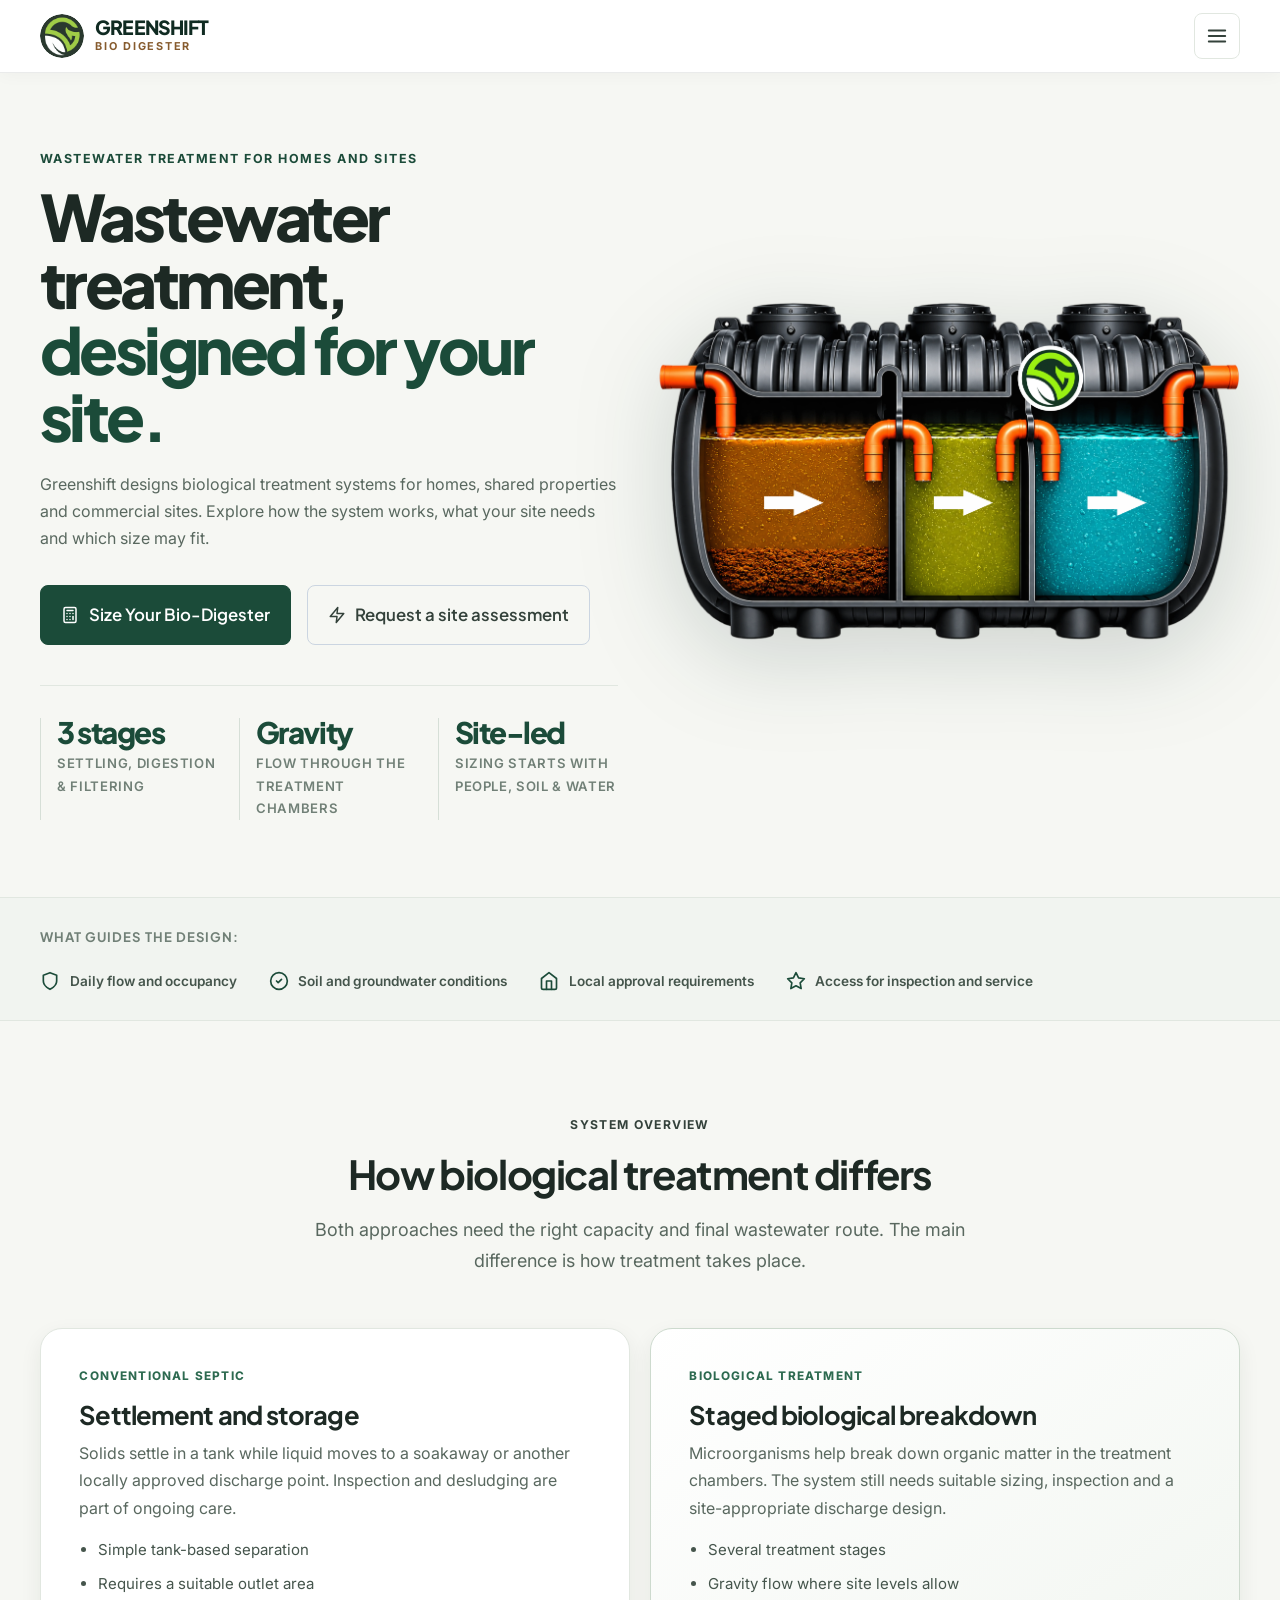
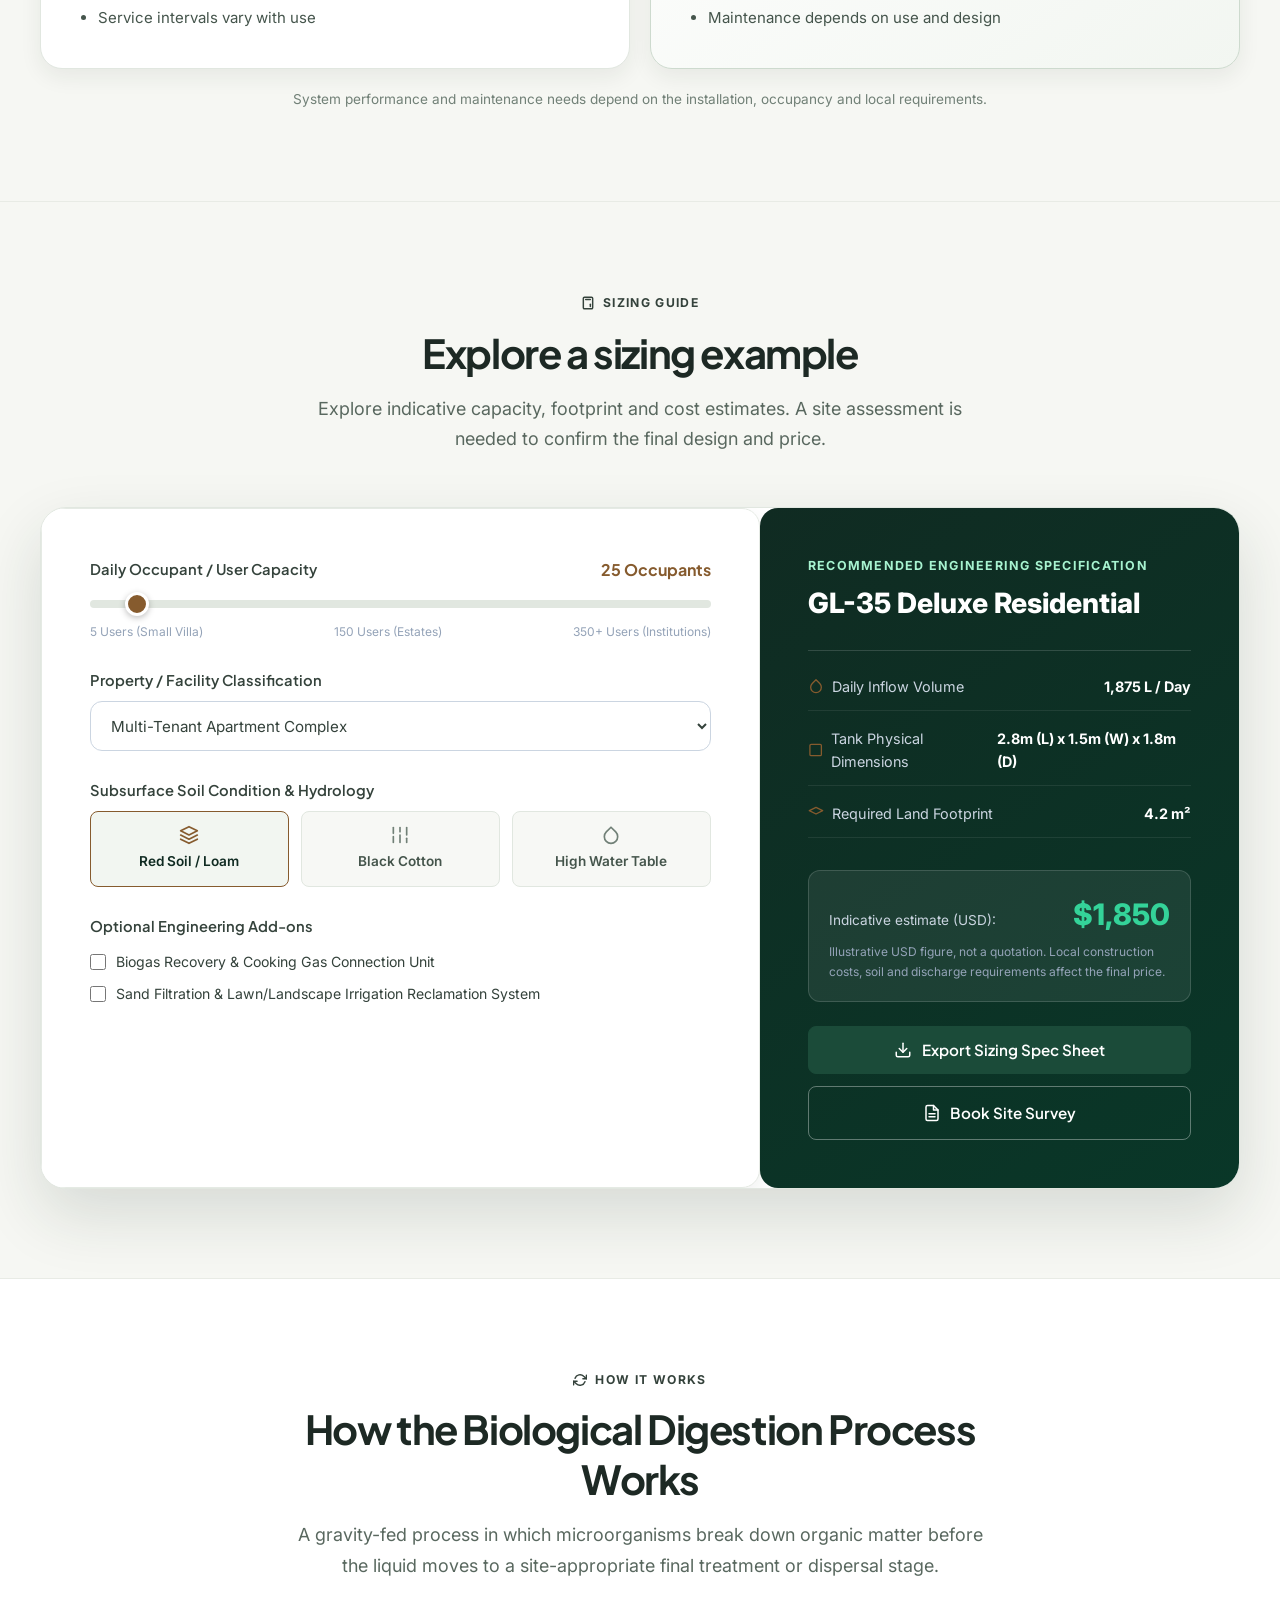
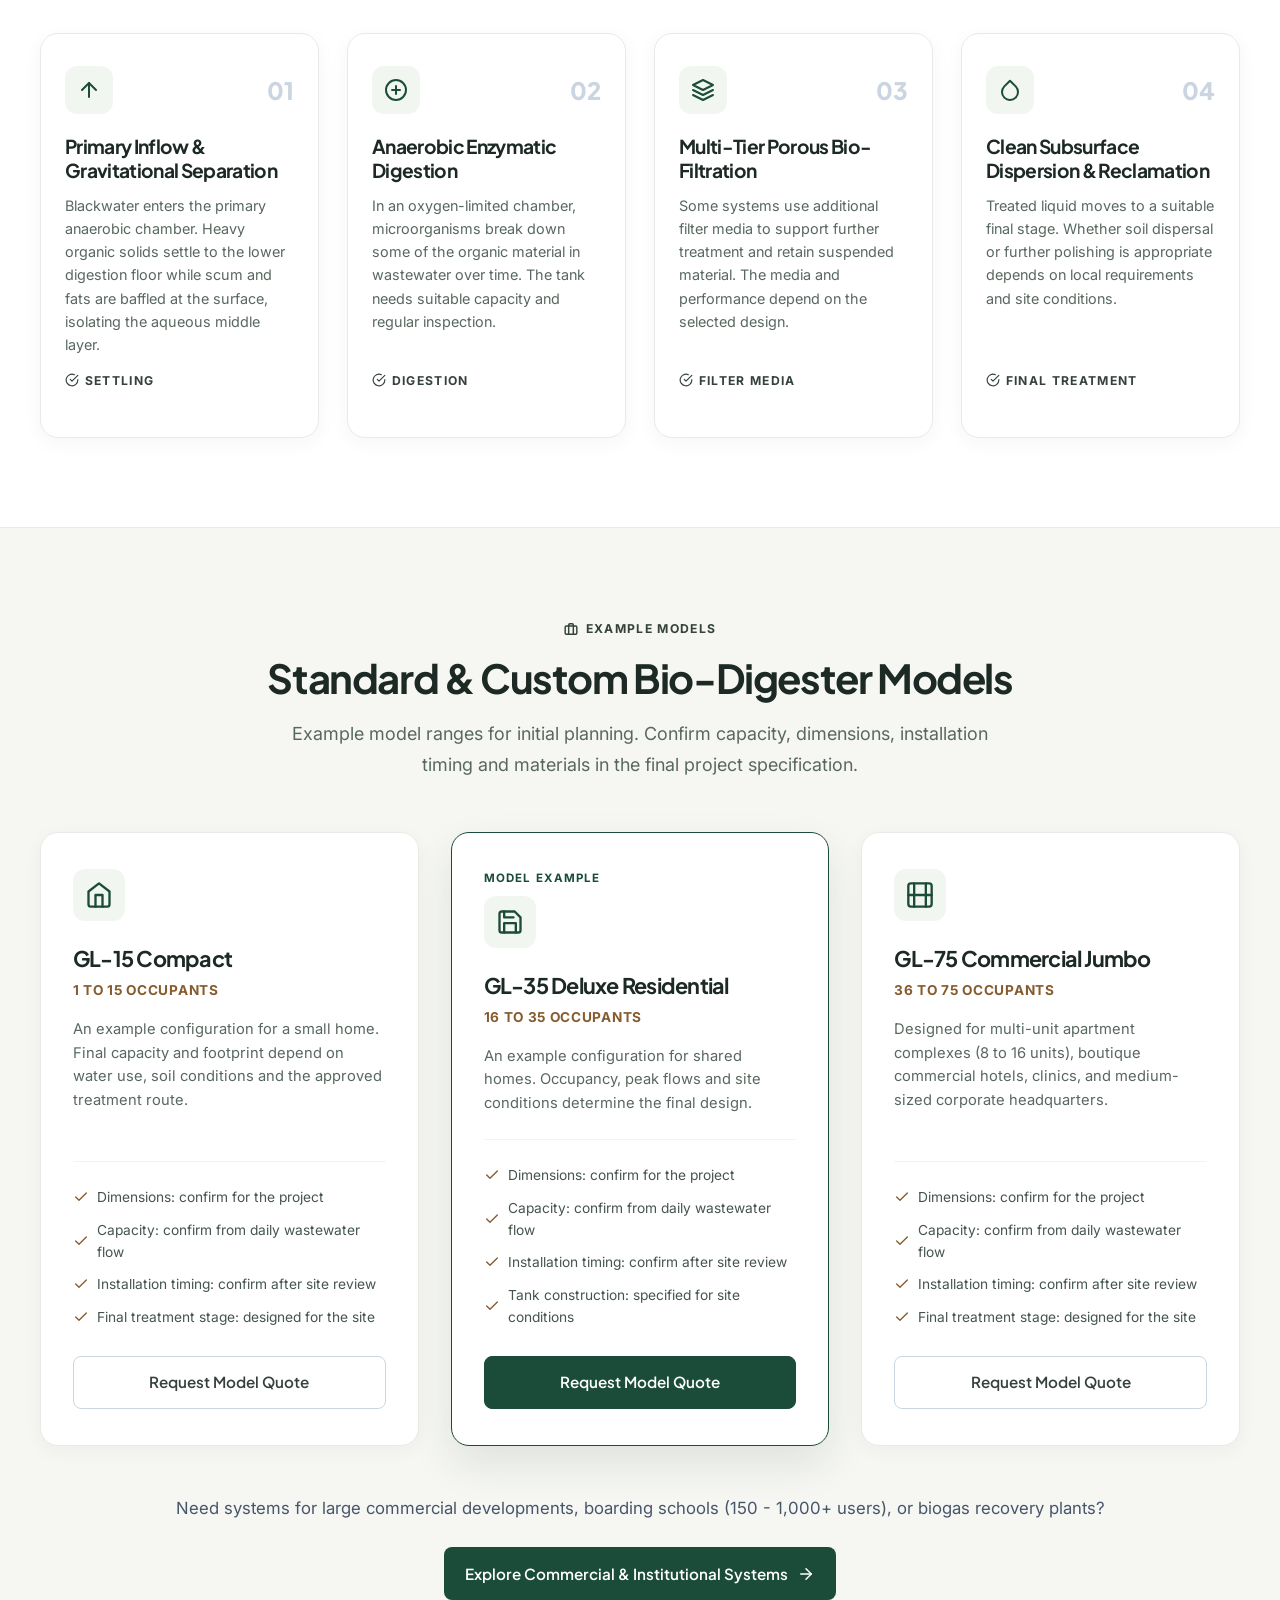
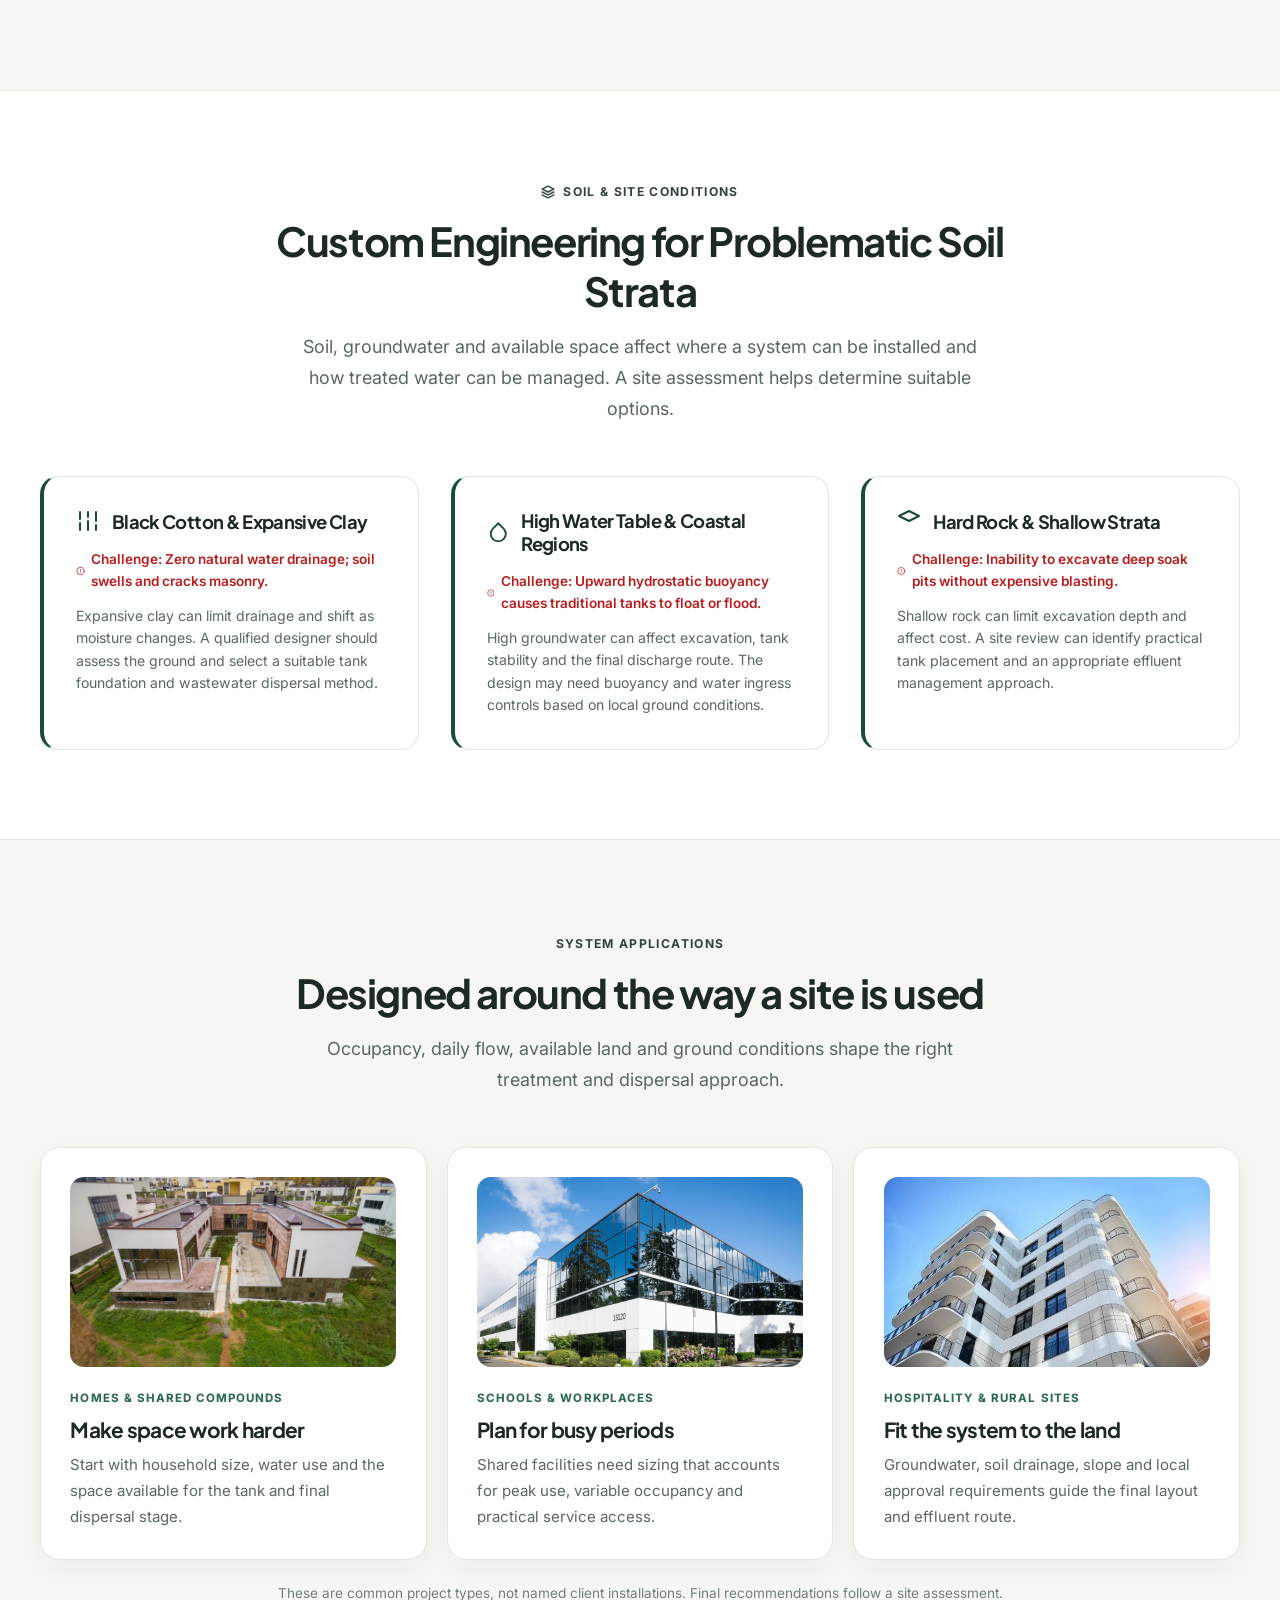
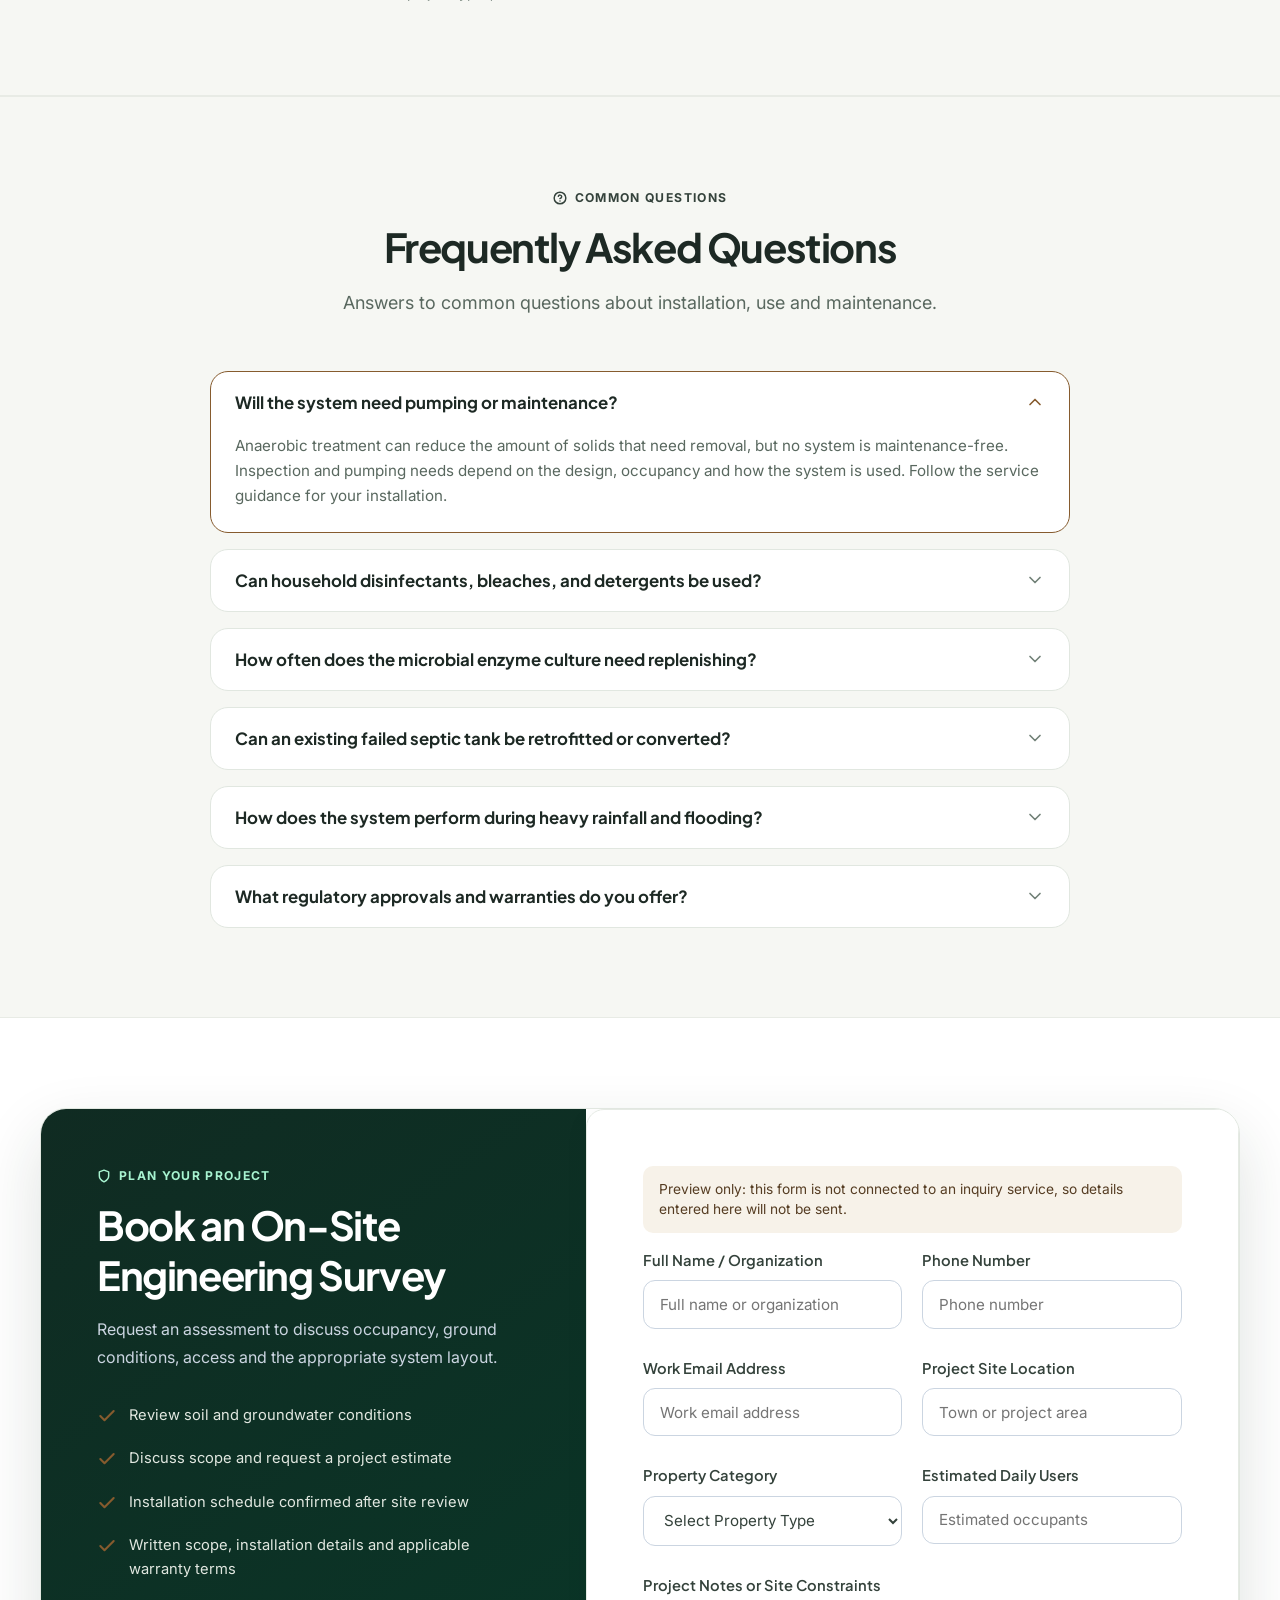
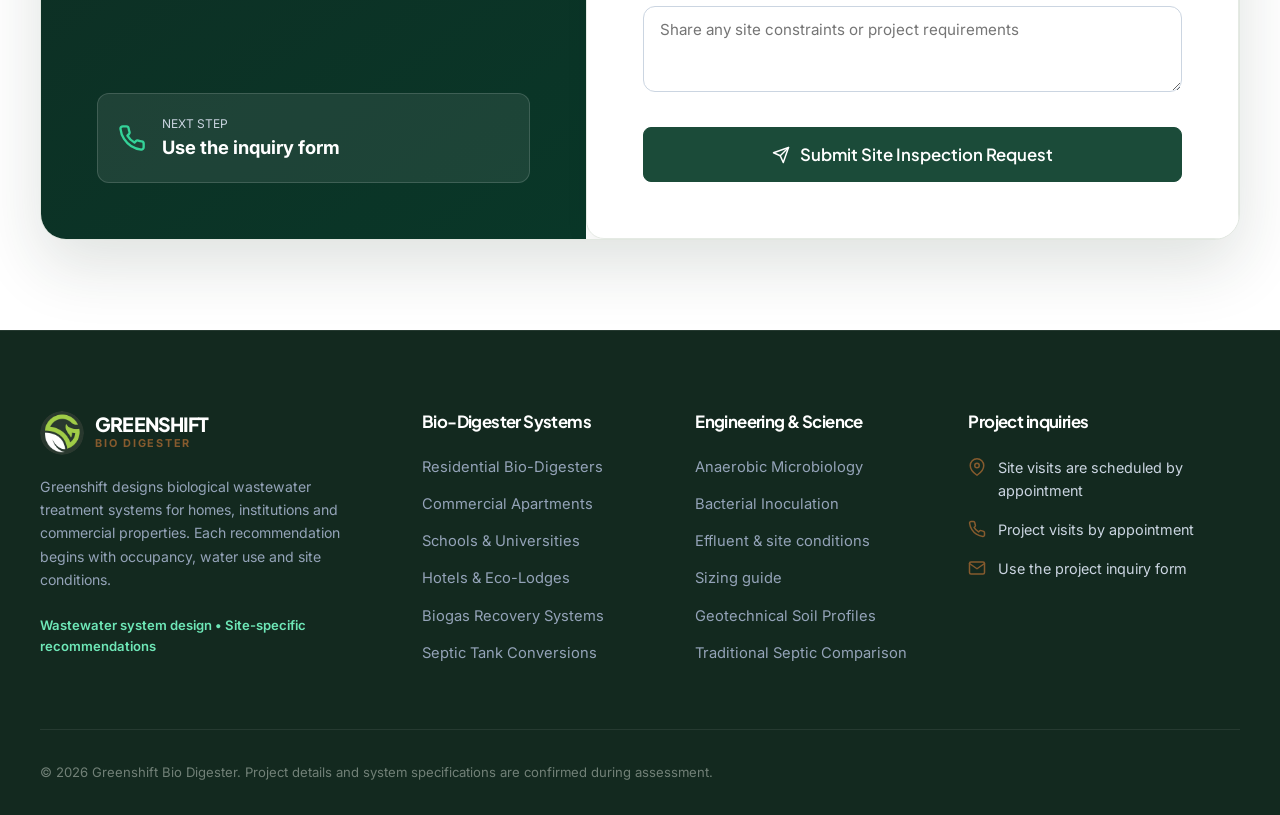
==== index.html @ c858dfc0 "Initial commit: Green Life Bio Digester corporate website" ====
<!DOCTYPE html>
<html lang="en">
<head>
  <meta charset="UTF-8">
  <meta name="viewport" content="width=device-width, initial-scale=1.0">
  <meta name="description" content="Explore Greenshift biological wastewater treatment systems, site sizing, treatment stages and project assessment.">
  <meta name="keywords" content="bio digester, biological wastewater treatment, decentralized sanitation, anaerobic digestion, wastewater system sizing">
  <title>Greenshift | Wastewater Treatment Systems</title>
  
    <link rel="icon" type="image/webp" href="assets/favicon.webp?v=20261113f">
  <link rel="icon" type="image/png" sizes="32x32" href="assets/favicon.png?v=20261113f">
  <link rel="icon" type="image/png" sizes="192x192" href="assets/favicon.png?v=20261113f">
  <link rel="apple-touch-icon" href="assets/favicon.png?v=20261113f">
  <link rel="stylesheet" href="css/style.css?v=20261113e">
</head>
<body>

  <!-- Top Authority & Contact Bar -->
  <div class="top-bar">
    <div class="container top-bar-content">
      <div class="top-bar-left">
        <div class="top-bar-item">
          <svg viewBox="0 0 24 24" fill="none" stroke="currentColor" stroke-width="2" stroke-linecap="round" stroke-linejoin="round">
            <path d="M12 22s8-4 8-10V5l-8-3-8 3v7c0 6 8 10 8 10z"></path>
          </svg>
          <span>Wastewater treatment systems • Sized for the site</span>
        </div>
      </div>
      <div class="top-bar-right">
        <div class="top-bar-item">
          <svg viewBox="0 0 24 24" fill="none" stroke="currentColor" stroke-width="2" stroke-linecap="round" stroke-linejoin="round">
            <path d="M22 16.92v3a2 2 0 0 1-2.18 2 19.79 19.79 0 0 1-8.63-3.07 19.5 19.5 0 0 1-6-6 19.79 19.79 0 0 1-3.07-8.67A2 2 0 0 1 4.11 2h3a2 2 0 0 1 2 1.72 12.84 12.84 0 0 0 .7 2.81 2 2 0 0 1-.45 2.11L8.09 9.91a16 16 0 0 0 6 6l1.27-1.27a2 2 0 0 1 2.11-.45 12.84 12.84 0 0 0 2.81.7A2 2 0 0 1 22 16.92z"></path>
          </svg>
          <a href="contact.html#booking-form">Request an assessment</a>
        </div>
        <div class="top-bar-item">
          <svg viewBox="0 0 24 24" fill="none" stroke="currentColor" stroke-width="2" stroke-linecap="round" stroke-linejoin="round">
            <path d="M4 4h16c1.1 0 2 .9 2 2v12c0 1.1-.9 2-2 2H4c-1.1 0-2-.9-2-2V6c0-1.1.9-2 2-2z"></path>
            <polyline points="22,6 12,13 2,6"></polyline>
          </svg>
          <a href="contact.html#booking-form">Use the project inquiry form</a>
        </div>
        <div class="top-bar-item">
          <svg viewBox="0 0 24 24" fill="none" stroke="currentColor" stroke-width="2" stroke-linecap="round" stroke-linejoin="round">
            <circle cx="12" cy="12" r="10"></circle>
            <polyline points="12 6 12 12 16 14"></polyline>
          </svg>
          <span>Mon - Sat: 07:30 - 18:00</span>
        </div>
      </div>
    </div>
  </div>

  <!-- Main Navigation Header -->
  <header class="site-header">
    <div class="container header-inner">
      <a href="index.html" class="brand-logo" aria-label="Greenshift Bio Digester Home">
        <div class="logo-icon-wrapper">
          <img src="assets/greenshift-logo.webp" alt="Greenshift Bio Digester Logo" class="brand-logo-img" width="44" height="44">
        </div>
        <div class="brand-text">
          <span class="brand-title">GREENSHIFT</span>
          <span class="brand-subtitle">BIO DIGESTER</span>
        </div>
      </a>

      <!-- Desktop & Mobile Navigation Links -->
      <nav aria-label="Primary">
        <ul class="nav-menu" id="nav-menu">
          <li><a href="index.html" class="nav-link active">Home</a></li>
          <li><a href="solutions.html" class="nav-link ">Solutions</a></li>
          <li><a href="technology.html" class="nav-link ">How it works</a></li>
          <li><a href="calculator.html" class="nav-link ">Sizing guide</a></li>
          <li><a href="contact.html" class="nav-link ">Contact</a></li>
          <li class="mobile-menu-cta"><a href="contact.html#booking-form" class="btn btn-primary">Request a site assessment</a></li>
        </ul>
      </nav>

      <div class="nav-actions">
        <a href="#quote-section" class="btn btn-primary" data-open-survey>
          <svg viewBox="0 0 24 24" fill="none" stroke="currentColor" stroke-width="2" stroke-linecap="round" stroke-linejoin="round">
            <rect x="3" y="4" width="18" height="18" rx="2" ry="2"></rect>
            <line x1="16" y1="2" x2="16" y2="6"></line>
            <line x1="8" y1="2" x2="8" y2="6"></line>
            <line x1="3" y1="10" x2="21" y2="10"></line>
          </svg>
          <span>Request Site Survey</span>
        </a>
        <button class="mobile-toggle" id="mobile-toggle" aria-label="Toggle navigation menu" aria-controls="nav-menu" aria-expanded="false">
          <svg viewBox="0 0 24 24" fill="none" stroke="currentColor" stroke-width="2" stroke-linecap="round" stroke-linejoin="round">
            <line x1="3" y1="12" x2="21" y2="12"></line>
            <line x1="3" y1="6" x2="21" y2="6"></line>
            <line x1="3" y1="18" x2="21" y2="18"></line>
          </svg>
        </button>
      </div>
    </div>
  </header>

  <!-- Hero Section -->
  <section class="hero">
    <div class="container hero-grid">
      <div class="hero-content">
        <p class="hero-eyebrow">Wastewater treatment for homes and sites</p>

        <h1 class="hero-title">
          Wastewater treatment, <span class="highlight">designed for your site.</span>
        </h1>

        <p class="hero-description">
          Greenshift designs biological treatment systems for homes, shared properties and commercial sites. Explore how the system works, what your site needs and which size may fit.
        </p>

        <div class="hero-actions">
          <a href="#calculator-section" class="btn btn-primary btn-lg">
            <svg viewBox="0 0 24 24" fill="none" stroke="currentColor" stroke-width="2" stroke-linecap="round" stroke-linejoin="round">
              <rect x="4" y="2" width="16" height="20" rx="2"></rect>
              <line x1="8" y1="6" x2="16" y2="6"></line>
              <line x1="16" y1="14" x2="16" y2="18"></line>
              <path d="M16 10h.01"></path>
              <path d="M12 10h.01"></path>
              <path d="M8 10h.01"></path>
              <path d="M12 14h.01"></path>
              <path d="M8 14h.01"></path>
              <path d="M12 18h.01"></path>
              <path d="M8 18h.01"></path>
            </svg>
            <span>Size Your Bio-Digester</span>
          </a>
          <a href="#quote-section" class="btn btn-outline btn-lg" data-open-survey>
            <svg viewBox="0 0 24 24" fill="none" stroke="currentColor" stroke-width="2" stroke-linecap="round" stroke-linejoin="round">
              <polygon points="13 2 3 14 12 14 11 22 21 10 12 10 13 2"></polygon>
            </svg>
            <span>Request a site assessment</span>
          </a>
        </div>

        <div class="hero-stats-row">
          <div class="hero-stat-item">
            <h3>3 stages</h3>
            <p>Settling, digestion &amp; filtering</p>
          </div>
          <div class="hero-stat-item">
            <h3>Gravity</h3>
            <p>Flow through the treatment chambers</p>
          </div>
          <div class="hero-stat-item">
            <h3>Site-led</h3>
            <p>Sizing starts with people, soil &amp; water</p>
          </div>
        </div>
      </div>

      <div class="hero-visual-card">
        <img class="hero-tank-image" src="assets/greenshift-three-chamber-tank.webp?v=20261113" alt="Cutaway illustration of Greenshift three-chamber biological wastewater treatment tank with inlet and outlet pipes." width="4804" height="3198" fetchpriority="high">
      </div>
    </div>
  </section>

  <!-- Trust Badges & Regulatory Compliance Strip -->
  <section class="trust-strip">
    <div class="container trust-flex">
      <div class="trust-title">WHAT GUIDES THE DESIGN:</div>
      <div class="trust-items-group">
        <div class="trust-badge-item">
          <svg viewBox="0 0 24 24" fill="none" stroke="currentColor" stroke-width="2" stroke-linecap="round" stroke-linejoin="round">
            <path d="M12 22s8-4 8-10V5l-8-3-8 3v7c0 6 8 10 8 10z"></path>
          </svg>
          <span>Daily flow and occupancy</span>
        </div>
        <div class="trust-badge-item">
          <svg viewBox="0 0 24 24" fill="none" stroke="currentColor" stroke-width="2" stroke-linecap="round" stroke-linejoin="round">
            <circle cx="12" cy="12" r="10"></circle>
            <path d="m9 12 2 2 4-4"></path>
          </svg>
          <span>Soil and groundwater conditions</span>
        </div>
        <div class="trust-badge-item">
          <svg viewBox="0 0 24 24" fill="none" stroke="currentColor" stroke-width="2" stroke-linecap="round" stroke-linejoin="round">
            <path d="M3 9l9-7 9 7v11a2 2 0 0 1-2 2H5a2 2 0 0 1-2-2z"></path>
            <polyline points="9 22 9 12 15 12 15 22"></polyline>
          </svg>
          <span>Local approval requirements</span>
        </div>
        <div class="trust-badge-item">
          <svg viewBox="0 0 24 24" fill="none" stroke="currentColor" stroke-width="2" stroke-linecap="round" stroke-linejoin="round">
            <polygon points="12 2 15.09 8.26 22 9.27 17 14.14 18.18 21.02 12 17.77 5.82 21.02 7 14.14 2 9.27 8.91 8.26 12 2"></polygon>
          </svg>
          <span>Access for inspection and service</span>
        </div>
      </div>
    </div>
  </section>

  <section class="section comparison-overview" id="comparison">
    <div class="container">
      <div class="section-header">
        <div class="badge-tag">SYSTEM OVERVIEW</div>
        <h2>How biological treatment differs</h2>
        <p>Both approaches need the right capacity and final wastewater route. The main difference is how treatment takes place.</p>
      </div>
      <div class="comparison-cards">
        <article class="comparison-overview-card comparison-conventional">
          <span class="comparison-kicker">CONVENTIONAL SEPTIC</span>
          <h3>Settlement and storage</h3>
          <p>Solids settle in a tank while liquid moves to a soakaway or another locally approved discharge point. Inspection and desludging are part of ongoing care.</p>
          <ul><li>Simple tank-based separation</li><li>Requires a suitable outlet area</li><li>Service intervals vary with use</li></ul>
        </article>
        <article class="comparison-overview-card comparison-biological">
          <span class="comparison-kicker">BIOLOGICAL TREATMENT</span>
          <h3>Staged biological breakdown</h3>
          <p>Microorganisms help break down organic matter in the treatment chambers. The system still needs suitable sizing, inspection and a site-appropriate discharge design.</p>
          <ul><li>Several treatment stages</li><li>Gravity flow where site levels allow</li><li>Maintenance depends on use and design</li></ul>
        </article>
      </div>
      <p class="comparison-note">System performance and maintenance needs depend on the installation, occupancy and local requirements.</p>
    </div>
  </section>
  <!-- Interactive System Sizing & Cost Estimator Tool -->
  <section class="section section-alt" id="calculator-section">
    <div class="container">
      <div class="section-header">
        <div class="badge-tag">
          <svg viewBox="0 0 24 24" fill="none" stroke="currentColor" stroke-width="2.5" stroke-linecap="round" stroke-linejoin="round">
            <rect x="4" y="2" width="16" height="20" rx="2"></rect>
            <line x1="8" y1="6" x2="16" y2="6"></line>
            <line x1="16" y1="14" x2="16" y2="18"></line>
          </svg>
          <span>SIZING GUIDE</span>
        </div>
        <h2>Explore a sizing example</h2>
        <p>Explore indicative capacity, footprint and cost estimates. A site assessment is needed to confirm the final design and price.</p>
      </div>

      <div class="calculator-box">
        <div class="calculator-grid">
          <!-- Left Controls -->
          <div class="calculator-controls">
            <div class="form-group">
              <label class="form-label" for="calc-users">
                <span>Daily Occupant / User Capacity</span>
                <span class="form-label-value" id="calc-users-val">25 Occupants</span>
              </label>
              <input type="range" class="range-slider" id="calc-users" min="5" max="350" step="5" value="25">
              <div style="display:flex; justify-content:space-between; font-size:0.75rem; color:#94a3b8; margin-top:0.4rem;">
                <span>5 Users (Small Villa)</span>
                <span>150 Users (Estates)</span>
                <span>350+ Users (Institutions)</span>
              </div>
            </div>

            <div class="form-group">
              <label class="form-label" for="calc-property">
                <span>Property / Facility Classification</span>
              </label>
              <select class="form-select" id="calc-property">
                <option value="residential-single">Single Family Home / Bungalow</option>
                <option value="residential-multi" selected>Multi-Tenant Apartment Complex</option>
                <option value="commercial-office">Commercial Office Building</option>
                <option value="school-institution">School / University Campus</option>
                <option value="hospitality-hotel">Hotel, Resort or Safari Lodge</option>
              </select>
            </div>

            <div class="form-group">
              <label class="form-label">
                <span>Subsurface Soil Condition & Hydrology</span>
              </label>
              <div class="radio-pill-group">
                <div class="radio-pill">
                  <input type="radio" id="soil-normal" name="calc-soil" value="normal" checked>
                  <label for="soil-normal">
                    <svg viewBox="0 0 24 24" fill="none" stroke="currentColor" stroke-width="2" stroke-linecap="round" stroke-linejoin="round">
                      <polygon points="12 2 2 7 12 12 22 7 12 2"></polygon>
                      <polyline points="2 17 12 22 22 17"></polyline>
                      <polyline points="2 12 12 17 22 12"></polyline>
                    </svg>
                    <span>Red Soil / Loam</span>
                  </label>
                </div>
                <div class="radio-pill">
                  <input type="radio" id="soil-clay" name="calc-soil" value="clay">
                  <label for="soil-clay">
                    <svg viewBox="0 0 24 24" fill="none" stroke="currentColor" stroke-width="2" stroke-linecap="round" stroke-linejoin="round">
                      <line x1="4" y1="21" x2="4" y2="14"></line>
                      <line x1="4" y1="10" x2="4" y2="3"></line>
                      <line x1="12" y1="21" x2="12" y2="12"></line>
                      <line x1="12" y1="8" x2="12" y2="3"></line>
                      <line x1="20" y1="21" x2="20" y2="16"></line>
                      <line x1="20" y1="12" x2="20" y2="3"></line>
                    </svg>
                    <span>Black Cotton</span>
                  </label>
                </div>
                <div class="radio-pill">
                  <input type="radio" id="soil-highwater" name="calc-soil" value="highwater">
                  <label for="soil-highwater">
                    <svg viewBox="0 0 24 24" fill="none" stroke="currentColor" stroke-width="2" stroke-linecap="round" stroke-linejoin="round">
                      <path d="M12 2.69l5.66 5.66a8 8 0 1 1-11.31 0z"></path>
                    </svg>
                    <span>High Water Table</span>
                  </label>
                </div>
              </div>
            </div>

            <div class="form-group" style="margin-bottom:0;">
              <label class="form-label" style="margin-bottom:0.75rem;">
                <span>Optional Engineering Add-ons</span>
              </label>
              <div style="display:flex; flex-direction:column; gap:0.6rem;">
                <label style="display:flex; align-items:center; gap:0.6rem; font-size:0.88rem; cursor:pointer;">
                  <input type="checkbox" id="calc-biogas" style="width:16px; height:16px; accent-color:var(--color-accent);">
                  <span>Biogas Recovery & Cooking Gas Connection Unit</span>
                </label>
                <label style="display:flex; align-items:center; gap:0.6rem; font-size:0.88rem; cursor:pointer;">
                  <input type="checkbox" id="calc-greywater" style="width:16px; height:16px; accent-color:var(--color-accent);">
                  <span>Sand Filtration & Lawn/Landscape Irrigation Reclamation System</span>
                </label>
              </div>
            </div>
          </div>

          <!-- Right Results Panel -->
          <div class="calculator-results">
            <div>
              <div class="calc-result-header">
                <div class="calc-result-subtitle">RECOMMENDED ENGINEERING SPECIFICATION</div>
                <div class="calc-model-name" id="out-model-name">GL-35 Deluxe Residential</div>
              </div>

              <div class="calc-specs-list">
                <div class="calc-spec-item">
                  <div class="calc-spec-label">
                    <svg viewBox="0 0 24 24" fill="none" stroke="currentColor" stroke-width="2" stroke-linecap="round" stroke-linejoin="round">
                      <path d="M12 2.69l5.66 5.66a8 8 0 1 1-11.31 0z"></path>
                    </svg>
                    <span>Daily Inflow Volume</span>
                  </div>
                  <div class="calc-spec-value" id="out-daily-flow">1,875 L / Day</div>
                </div>

                <div class="calc-spec-item">
                  <div class="calc-spec-label">
                    <svg viewBox="0 0 24 24" fill="none" stroke="currentColor" stroke-width="2" stroke-linecap="round" stroke-linejoin="round">
                      <rect x="3" y="3" width="18" height="18" rx="2" ry="2"></rect>
                    </svg>
                    <span>Tank Physical Dimensions</span>
                  </div>
                  <div class="calc-spec-value" id="out-dimensions">2.8m (L) x 1.5m (W) x 1.8m (D)</div>
                </div>

                <div class="calc-spec-item">
                  <div class="calc-spec-label">
                    <svg viewBox="0 0 24 24" fill="none" stroke="currentColor" stroke-width="2" stroke-linecap="round" stroke-linejoin="round">
                      <polygon points="12 2 2 7 12 12 22 7 12 2"></polygon>
                    </svg>
                    <span>Required Land Footprint</span>
                  </div>
                  <div class="calc-spec-value" id="out-footprint">4.2 m²</div>
                </div>

              </div>

              <div class="calc-pricing-box">
                <div class="calc-price-row">
                  <span class="calc-price-label">Indicative estimate (USD):</span>
                  <span class="calc-price-value" id="out-cost-estimate">$1,850</span>
                </div>
                <div class="calc-price-note">Illustrative USD figure, not a quotation. Local construction costs, soil and discharge requirements affect the final price.</div>
              </div>

            </div>

            <div style="display:flex; gap:0.75rem; flex-wrap:wrap;">
              <button class="btn btn-primary" id="btn-download-calc-spec" data-open-spec style="flex:1;">
                <svg viewBox="0 0 24 24" fill="none" stroke="currentColor" stroke-width="2" stroke-linecap="round" stroke-linejoin="round">
                  <path d="M21 15v4a2 2 0 0 1-2 2H5a2 2 0 0 1-2-2v-4"></path>
                  <polyline points="7 10 12 15 17 10"></polyline>
                  <line x1="12" y1="15" x2="12" y2="3"></line>
                </svg>
                <span>Export Sizing Spec Sheet</span>
              </button>
              <a href="#quote-section" class="btn btn-outline-white" data-open-survey style="flex:1;">
                <svg viewBox="0 0 24 24" fill="none" stroke="currentColor" stroke-width="2" stroke-linecap="round" stroke-linejoin="round">
                  <path d="M14 2H6a2 2 0 0 0-2 2v16a2 2 0 0 0 2 2h12a2 2 0 0 0 2-2V8z"></path>
                  <polyline points="14 2 14 8 20 8"></polyline>
                  <line x1="16" y1="13" x2="8" y2="13"></line>
                  <line x1="16" y1="17" x2="8" y2="17"></line>
                </svg>
                <span>Book Site Survey</span>
              </a>
            </div>
          </div>
        </div>
      </div>
    </div>
  </section>

  <!-- The 4-Stage Biological Digestion Workflow -->
  <section class="section" id="how-it-works">
    <div class="container">
      <div class="section-header">
        <div class="badge-tag">
          <svg viewBox="0 0 24 24" fill="none" stroke="currentColor" stroke-width="2.5" stroke-linecap="round" stroke-linejoin="round">
            <polyline points="23 4 23 10 17 10"></polyline>
            <polyline points="1 20 1 14 7 14"></polyline>
            <path d="M3.51 9a9 9 0 0 1 14.85-3.36L23 10M1 14l4.64 4.36A9 9 0 0 0 20.49 15"></path>
          </svg>
          <span>HOW IT WORKS</span>
        </div>
        <h2>How the Biological Digestion Process Works</h2>
        <p>A gravity-fed process in which microorganisms break down organic matter before the liquid moves to a site-appropriate final treatment or dispersal stage.</p>
      </div>

      <div class="process-grid">
        <div class="process-card">
          <div class="process-step-indicator">
            <div class="process-icon-box">
              <svg viewBox="0 0 24 24" fill="none" stroke="currentColor" stroke-width="2" stroke-linecap="round" stroke-linejoin="round">
                <line x1="12" y1="19" x2="12" y2="5"></line>
                <polyline points="5 12 12 5 19 12"></polyline>
              </svg>
            </div>
            <span class="process-step-num">01</span>
          </div>
          <h3>Primary Inflow & Gravitational Separation</h3>
          <p>Blackwater enters the primary anaerobic chamber. Heavy organic solids settle to the lower digestion floor while scum and fats are baffled at the surface, isolating the aqueous middle layer.</p>
          <div class="process-meta-tag">
            <svg viewBox="0 0 24 24" fill="none" stroke="currentColor" stroke-width="2" stroke-linecap="round" stroke-linejoin="round">
              <path d="M22 11.08V12a10 10 0 1 1-5.93-9.14"></path>
              <polyline points="22 4 12 14.01 9 11.01"></polyline>
            </svg>
            <span>Settling</span>
          </div>
        </div>

        <div class="process-card">
          <div class="process-step-indicator">
            <div class="process-icon-box">
              <svg viewBox="0 0 24 24" fill="none" stroke="currentColor" stroke-width="2" stroke-linecap="round" stroke-linejoin="round">
                <circle cx="12" cy="12" r="10"></circle>
                <path d="M12 8v8"></path>
                <path d="M8 12h8"></path>
              </svg>
            </div>
            <span class="process-step-num">02</span>
          </div>
          <h3>Anaerobic Enzymatic Digestion</h3>
          <p>In an oxygen-limited chamber, microorganisms break down some of the organic material in wastewater over time. The tank needs suitable capacity and regular inspection.</p>
          <div class="process-meta-tag">
            <svg viewBox="0 0 24 24" fill="none" stroke="currentColor" stroke-width="2" stroke-linecap="round" stroke-linejoin="round">
              <path d="M22 11.08V12a10 10 0 1 1-5.93-9.14"></path>
              <polyline points="22 4 12 14.01 9 11.01"></polyline>
            </svg>
            <span>Digestion</span>
          </div>
        </div>

        <div class="process-card">
          <div class="process-step-indicator">
            <div class="process-icon-box">
              <svg viewBox="0 0 24 24" fill="none" stroke="currentColor" stroke-width="2" stroke-linecap="round" stroke-linejoin="round">
                <polygon points="12 2 2 7 12 12 22 7 12 2"></polygon>
                <polyline points="2 17 12 22 22 17"></polyline>
                <polyline points="2 12 12 17 22 12"></polyline>
              </svg>
            </div>
            <span class="process-step-num">03</span>
          </div>
          <h3>Multi-Tier Porous Bio-Filtration</h3>
          <p>Some systems use additional filter media to support further treatment and retain suspended material. The media and performance depend on the selected design.</p>
          <div class="process-meta-tag">
            <svg viewBox="0 0 24 24" fill="none" stroke="currentColor" stroke-width="2" stroke-linecap="round" stroke-linejoin="round">
              <path d="M22 11.08V12a10 10 0 1 1-5.93-9.14"></path>
              <polyline points="22 4 12 14.01 9 11.01"></polyline>
            </svg>
            <span>Filter media</span>
          </div>
        </div>

        <div class="process-card">
          <div class="process-step-indicator">
            <div class="process-icon-box">
              <svg viewBox="0 0 24 24" fill="none" stroke="currentColor" stroke-width="2" stroke-linecap="round" stroke-linejoin="round">
                <path d="M12 2.69l5.66 5.66a8 8 0 1 1-11.31 0z"></path>
              </svg>
            </div>
            <span class="process-step-num">04</span>
          </div>
          <h3>Clean Subsurface Dispersion & Reclamation</h3>
          <p>Treated liquid moves to a suitable final stage. Whether soil dispersal or further polishing is appropriate depends on local requirements and site conditions.</p>
          <div class="process-meta-tag">
            <svg viewBox="0 0 24 24" fill="none" stroke="currentColor" stroke-width="2" stroke-linecap="round" stroke-linejoin="round">
              <path d="M22 11.08V12a10 10 0 1 1-5.93-9.14"></path>
              <polyline points="22 4 12 14.01 9 11.01"></polyline>
            </svg>
            <span>Final treatment</span>
          </div>
        </div>
      </div>
    </div>
  </section>

  <!-- Commercial & Residential System Models Grid -->
  <section class="section section-alt" id="systems">
    <div class="container">
      <div class="section-header">
        <div class="badge-tag">
          <svg viewBox="0 0 24 24" fill="none" stroke="currentColor" stroke-width="2.5" stroke-linecap="round" stroke-linejoin="round">
            <rect x="2" y="7" width="20" height="14" rx="2" ry="2"></rect>
            <path d="M16 21V5a2 2 0 0 0-2-2h-4a2 2 0 0 0-2 2v16"></path>
          </svg>
          <span>EXAMPLE MODELS</span>
        </div>
        <h2>Standard & Custom Bio-Digester Models</h2>
        <p>Example model ranges for initial planning. Confirm capacity, dimensions, installation timing and materials in the final project specification.</p>
      </div>

      <div class="solutions-grid">
        <!-- Model 1: GL-15 -->
        <div class="solution-card">
          <div class="solution-icon">
            <svg viewBox="0 0 24 24" fill="none" stroke="currentColor" stroke-width="2" stroke-linecap="round" stroke-linejoin="round">
              <path d="M3 9l9-7 9 7v11a2 2 0 0 1-2 2H5a2 2 0 0 1-2-2z"></path>
              <polyline points="9 22 9 12 15 12 15 22"></polyline>
            </svg>
          </div>
          <h3>GL-15 Compact</h3>
          <span class="solution-user-capacity">1 to 15 Occupants</span>
          <p>An example configuration for a small home. Final capacity and footprint depend on water use, soil conditions and the approved treatment route.</p>
          <ul class="solution-spec-list">
            <li>
              <svg viewBox="0 0 24 24" fill="none" stroke="currentColor" stroke-width="2" stroke-linecap="round" stroke-linejoin="round"><polyline points="20 6 9 17 4 12"></polyline></svg>
              <span>Dimensions: confirm for the project</span>
            </li>
            <li>
              <svg viewBox="0 0 24 24" fill="none" stroke="currentColor" stroke-width="2" stroke-linecap="round" stroke-linejoin="round"><polyline points="20 6 9 17 4 12"></polyline></svg>
              <span>Capacity: confirm from daily wastewater flow</span>
            </li>
            <li>
              <svg viewBox="0 0 24 24" fill="none" stroke="currentColor" stroke-width="2" stroke-linecap="round" stroke-linejoin="round"><polyline points="20 6 9 17 4 12"></polyline></svg>
              <span>Installation timing: confirm after site review</span>
            </li>
            <li>
              <svg viewBox="0 0 24 24" fill="none" stroke="currentColor" stroke-width="2" stroke-linecap="round" stroke-linejoin="round"><polyline points="20 6 9 17 4 12"></polyline></svg>
              <span>Final treatment stage: designed for the site</span>
            </li>
          </ul>
          <a href="#quote-section" class="btn btn-outline btn-block" data-open-survey>Request Model Quote</a>
        </div>

        <!-- Model 2: GL-35 -->
        <div class="solution-card featured">
          <div class="card-badge">Model example</div>
          <div class="solution-icon">
            <svg viewBox="0 0 24 24" fill="none" stroke="currentColor" stroke-width="2" stroke-linecap="round" stroke-linejoin="round">
              <path d="M19 21H5a2 2 0 0 1-2-2V5a2 2 0 0 1 2-2h11l5 5v11a2 2 0 0 1-2 2z"></path>
              <polyline points="17 21 17 13 7 13 7 21"></polyline>
              <polyline points="7 3 7 8 15 8"></polyline>
            </svg>
          </div>
          <h3>GL-35 Deluxe Residential</h3>
          <span class="solution-user-capacity">16 to 35 Occupants</span>
          <p>An example configuration for shared homes. Occupancy, peak flows and site conditions determine the final design.</p>
          <ul class="solution-spec-list">
            <li>
              <svg viewBox="0 0 24 24" fill="none" stroke="currentColor" stroke-width="2" stroke-linecap="round" stroke-linejoin="round"><polyline points="20 6 9 17 4 12"></polyline></svg>
              <span>Dimensions: confirm for the project</span>
            </li>
            <li>
              <svg viewBox="0 0 24 24" fill="none" stroke="currentColor" stroke-width="2" stroke-linecap="round" stroke-linejoin="round"><polyline points="20 6 9 17 4 12"></polyline></svg>
              <span>Capacity: confirm from daily wastewater flow</span>
            </li>
            <li>
              <svg viewBox="0 0 24 24" fill="none" stroke="currentColor" stroke-width="2" stroke-linecap="round" stroke-linejoin="round"><polyline points="20 6 9 17 4 12"></polyline></svg>
              <span>Installation timing: confirm after site review</span>
            </li>
            <li>
              <svg viewBox="0 0 24 24" fill="none" stroke="currentColor" stroke-width="2" stroke-linecap="round" stroke-linejoin="round"><polyline points="20 6 9 17 4 12"></polyline></svg>
              <span>Tank construction: specified for site conditions</span>
            </li>
          </ul>
          <a href="#quote-section" class="btn btn-primary btn-block" data-open-survey>Request Model Quote</a>
        </div>

        <!-- Model 3: GL-75 Jumbo -->
        <div class="solution-card">
          <div class="solution-icon">
            <svg viewBox="0 0 24 24" fill="none" stroke="currentColor" stroke-width="2" stroke-linecap="round" stroke-linejoin="round">
              <rect x="2" y="2" width="20" height="20" rx="2.18" ry="2.18"></rect>
              <line x1="7" y1="2" x2="7" y2="22"></line>
              <line x1="17" y1="2" x2="17" y2="22"></line>
              <line x1="2" y1="12" x2="22" y2="12"></line>
            </svg>
          </div>
          <h3>GL-75 Commercial Jumbo</h3>
          <span class="solution-user-capacity">36 to 75 Occupants</span>
          <p>Designed for multi-unit apartment complexes (8 to 16 units), boutique commercial hotels, clinics, and medium-sized corporate headquarters.</p>
          <ul class="solution-spec-list">
            <li>
              <svg viewBox="0 0 24 24" fill="none" stroke="currentColor" stroke-width="2" stroke-linecap="round" stroke-linejoin="round"><polyline points="20 6 9 17 4 12"></polyline></svg>
              <span>Dimensions: confirm for the project</span>
            </li>
            <li>
              <svg viewBox="0 0 24 24" fill="none" stroke="currentColor" stroke-width="2" stroke-linecap="round" stroke-linejoin="round"><polyline points="20 6 9 17 4 12"></polyline></svg>
              <span>Capacity: confirm from daily wastewater flow</span>
            </li>
            <li>
              <svg viewBox="0 0 24 24" fill="none" stroke="currentColor" stroke-width="2" stroke-linecap="round" stroke-linejoin="round"><polyline points="20 6 9 17 4 12"></polyline></svg>
              <span>Installation timing: confirm after site review</span>
            </li>
            <li>
              <svg viewBox="0 0 24 24" fill="none" stroke="currentColor" stroke-width="2" stroke-linecap="round" stroke-linejoin="round"><polyline points="20 6 9 17 4 12"></polyline></svg>
              <span>Final treatment stage: designed for the site</span>
            </li>
          </ul>
          <a href="#quote-section" class="btn btn-outline btn-block" data-open-survey>Request Model Quote</a>
        </div>
      </div>

      <div style="text-align:center; margin-top:3rem;">
        <p style="font-size:1.05rem; color:#475569; margin-bottom:1.5rem;">Need systems for large commercial developments, boarding schools (150 - 1,000+ users), or biogas recovery plants?</p>
        <a href="solutions.html" class="btn btn-primary-dark">
          <span>Explore Commercial & Institutional Systems</span>
          <svg viewBox="0 0 24 24" fill="none" stroke="currentColor" stroke-width="2" stroke-linecap="round" stroke-linejoin="round">
            <line x1="5" y1="12" x2="19" y2="12"></line>
            <polyline points="12 5 19 12 12 19"></polyline>
          </svg>
        </a>
      </div>
    </div>
  </section>

  <!-- Soil Strata Engineering & Adaptability Guide -->
  <section class="section" id="soil-engineering">
    <div class="container">
      <div class="section-header">
        <div class="badge-tag">
          <svg viewBox="0 0 24 24" fill="none" stroke="currentColor" stroke-width="2.5" stroke-linecap="round" stroke-linejoin="round">
            <polygon points="12 2 2 7 12 12 22 7 12 2"></polygon>
            <polyline points="2 17 12 22 22 17"></polyline>
            <polyline points="2 12 12 17 22 12"></polyline>
          </svg>
          <span>SOIL & SITE CONDITIONS</span>
        </div>
        <h2>Custom Engineering for Problematic Soil Strata</h2>
        <p>Soil, groundwater and available space affect where a system can be installed and how treated water can be managed. A site assessment helps determine suitable options.</p>
      </div>

      <div class="soil-grid">
        <div class="soil-card">
          <div class="soil-header">
            <svg viewBox="0 0 24 24" fill="none" stroke="currentColor" stroke-width="2" stroke-linecap="round" stroke-linejoin="round">
              <line x1="4" y1="21" x2="4" y2="14"></line>
              <line x1="4" y1="10" x2="4" y2="3"></line>
              <line x1="12" y1="21" x2="12" y2="12"></line>
              <line x1="12" y1="8" x2="12" y2="3"></line>
              <line x1="20" y1="21" x2="20" y2="16"></line>
              <line x1="20" y1="12" x2="20" y2="3"></line>
            </svg>
            <h3>Black Cotton & Expansive Clay</h3>
          </div>
          <div class="soil-challenge">
            <svg viewBox="0 0 24 24" fill="none" stroke="currentColor" stroke-width="2" stroke-linecap="round" stroke-linejoin="round">
              <circle cx="12" cy="12" r="10"></circle>
              <line x1="12" y1="8" x2="12" y2="12"></line>
              <line x1="12" y1="16" x2="12.01" y2="16"></line>
            </svg>
            <span>Challenge: Zero natural water drainage; soil swells and cracks masonry.</span>
          </div>
          <p class="soil-solution">
            Expansive clay can limit drainage and shift as moisture changes. A qualified designer should assess the ground and select a suitable tank foundation and wastewater dispersal method.
          </p>
        </div>

        <div class="soil-card">
          <div class="soil-header">
            <svg viewBox="0 0 24 24" fill="none" stroke="currentColor" stroke-width="2" stroke-linecap="round" stroke-linejoin="round">
              <path d="M12 2.69l5.66 5.66a8 8 0 1 1-11.31 0z"></path>
            </svg>
            <h3>High Water Table & Coastal Regions</h3>
          </div>
          <div class="soil-challenge">
            <svg viewBox="0 0 24 24" fill="none" stroke="currentColor" stroke-width="2" stroke-linecap="round" stroke-linejoin="round">
              <circle cx="12" cy="12" r="10"></circle>
              <line x1="12" y1="8" x2="12" y2="12"></line>
              <line x1="12" y1="16" x2="12.01" y2="16"></line>
            </svg>
            <span>Challenge: Upward hydrostatic buoyancy causes traditional tanks to float or flood.</span>
          </div>
          <p class="soil-solution">
            High groundwater can affect excavation, tank stability and the final discharge route. The design may need buoyancy and water ingress controls based on local ground conditions.
          </p>
        </div>

        <div class="soil-card">
          <div class="soil-header">
            <svg viewBox="0 0 24 24" fill="none" stroke="currentColor" stroke-width="2" stroke-linecap="round" stroke-linejoin="round">
              <polygon points="12 2 2 7 12 12 22 7 12 2"></polygon>
            </svg>
            <h3>Hard Rock & Shallow Strata</h3>
          </div>
          <div class="soil-challenge">
            <svg viewBox="0 0 24 24" fill="none" stroke="currentColor" stroke-width="2" stroke-linecap="round" stroke-linejoin="round">
              <circle cx="12" cy="12" r="10"></circle>
              <line x1="12" y1="8" x2="12" y2="12"></line>
              <line x1="12" y1="16" x2="12.01" y2="16"></line>
            </svg>
            <span>Challenge: Inability to excavate deep soak pits without expensive blasting.</span>
          </div>
          <p class="soil-solution">
            Shallow rock can limit excavation depth and affect cost. A site review can identify practical tank placement and an appropriate effluent management approach.
          </p>
        </div>
      </div>
    </div>
  </section>

  <!-- System application examples -->
  <section class="section section-alt applications-section" id="case-studies">
  <div class="container">
    <div class="section-header">
      <div class="badge-tag">SYSTEM APPLICATIONS</div>
      <h2>Designed around the way a site is used</h2>
      <p>Occupancy, daily flow, available land and ground conditions shape the right treatment and dispersal approach.</p>
    </div>
    <div class="applications-grid">
      <article class="application-card">
        <div class="application-art application-art-home"><img src="assets/house.webp" alt="Homes and shared compounds" class="application-img" loading="lazy" width="1400" height="1050"></div>
        <span class="application-kicker">HOMES &amp; SHARED COMPOUNDS</span>
        <h3>Make space work harder</h3>
        <p>Start with household size, water use and the space available for the tank and final dispersal stage.</p>
      </article>
      <article class="application-card">
        <div class="application-art application-art-campus"><img src="assets/office.webp" alt="Schools and workplaces" class="application-img" loading="lazy" width="2048" height="1365"></div>
        <span class="application-kicker">SCHOOLS &amp; WORKPLACES</span>
        <h3>Plan for busy periods</h3>
        <p>Shared facilities need sizing that accounts for peak use, variable occupancy and practical service access.</p>
      </article>
      <article class="application-card">
        <div class="application-art application-art-land"><img src="assets/hotel.webp" alt="Hospitality and rural sites" class="application-img" loading="lazy" width="597" height="335"></div>
        <span class="application-kicker">HOSPITALITY &amp; RURAL SITES</span>
        <h3>Fit the system to the land</h3>
        <p>Groundwater, soil drainage, slope and local approval requirements guide the final layout and effluent route.</p>
      </article>
    </div>
    <p class="applications-note">These are common project types, not named client installations. Final recommendations follow a site assessment.</p>
  </div>
</section>
<!-- Interactive FAQ Section -->
  <section class="section section-alt" id="faq">
    <div class="container">
      <div class="section-header">
        <div class="badge-tag">
          <svg viewBox="0 0 24 24" fill="none" stroke="currentColor" stroke-width="2.5" stroke-linecap="round" stroke-linejoin="round">
            <circle cx="12" cy="12" r="10"></circle>
            <path d="M9.09 9a3 3 0 0 1 5.83 1c0 2-3 3-3 3"></path>
            <line x1="12" y1="17" x2="12.01" y2="17"></line>
          </svg>
          <span>COMMON QUESTIONS</span>
        </div>
        <h2>Frequently Asked Questions</h2>
        <p>Answers to common questions about installation, use and maintenance.</p>
      </div>

      <div class="faq-accordion">
        <div class="faq-item active">
          <button class="faq-question">
            <span>Will the system need pumping or maintenance?</span>
            <svg viewBox="0 0 24 24" fill="none" stroke="currentColor" stroke-width="2" stroke-linecap="round" stroke-linejoin="round">
              <polyline points="6 9 12 15 18 9"></polyline>
            </svg>
          </button>
          <div class="faq-answer">
            <p>
              Anaerobic treatment can reduce the amount of solids that need removal, but no system is maintenance-free. Inspection and pumping needs depend on the design, occupancy and how the system is used. Follow the service guidance for your installation.
            </p>
          </div>
        </div>

        <div class="faq-item">
          <button class="faq-question">
            <span>Can household disinfectants, bleaches, and detergents be used?</span>
            <svg viewBox="0 0 24 24" fill="none" stroke="currentColor" stroke-width="2" stroke-linecap="round" stroke-linejoin="round">
              <polyline points="6 9 12 15 18 9"></polyline>
            </svg>
          </button>
          <div class="faq-answer">
            <p>
              Use household cleaning products as directed. Avoid disposing of concentrated chemicals or large amounts of bleach into the system; they may disrupt biological treatment. Ask your installer for product-specific guidance.
            </p>
          </div>
        </div>

        <div class="faq-item">
          <button class="faq-question">
            <span>How often does the microbial enzyme culture need replenishing?</span>
            <svg viewBox="0 0 24 24" fill="none" stroke="currentColor" stroke-width="2" stroke-linecap="round" stroke-linejoin="round">
              <polyline points="6 9 12 15 18 9"></polyline>
            </svg>
          </button>
          <div class="faq-answer">
            <p>
              Ask the installer whether a starter culture or later dosing is required for your model. Guidance depends on the product, operating conditions and service plan.
            </p>
          </div>
        </div>

        <div class="faq-item">
          <button class="faq-question">
            <span>Can an existing failed septic tank be retrofitted or converted?</span>
            <svg viewBox="0 0 24 24" fill="none" stroke="currentColor" stroke-width="2" stroke-linecap="round" stroke-linejoin="round">
              <polyline points="6 9 12 15 18 9"></polyline>
            </svg>
          </button>
          <div class="faq-answer">
            <p>
              A retrofit may be possible after the tank's condition, capacity and effluent route have been assessed. The work can include repairs or changes to internal baffles and the final dispersal stage; some tanks may need replacement.
            </p>
          </div>
        </div>

        <div class="faq-item">
          <button class="faq-question">
            <span>How does the system perform during heavy rainfall and flooding?</span>
            <svg viewBox="0 0 24 24" fill="none" stroke="currentColor" stroke-width="2" stroke-linecap="round" stroke-linejoin="round">
              <polyline points="6 9 12 15 18 9"></polyline>
            </svg>
          </button>
          <div class="faq-answer">
            <p>
              Flood performance depends on site levels, groundwater, installation details and maintenance. Keep surface water away from access covers and ask the designer how the system should be protected at your site.
            </p>
          </div>
        </div>

        <div class="faq-item">
          <button class="faq-question">
            <span>What regulatory approvals and warranties do you offer?</span>
            <svg viewBox="0 0 24 24" fill="none" stroke="currentColor" stroke-width="2" stroke-linecap="round" stroke-linejoin="round">
              <polyline points="6 9 12 15 18 9"></polyline>
            </svg>
          </button>
          <div class="faq-answer">
            <p>
              Requirements vary by location and project. Confirm approvals, discharge conditions and warranty terms with the local authority and your installer before construction.
            </p>
          </div>
        </div>
      </div>
    </div>
  </section>

  <!-- Site Inspection & Quote Request Section -->
  <section class="section" id="quote-section">
    <div class="container">
      <div class="consultation-card">
        <div class="consultation-grid">
          <!-- Left Info Box -->
          <div class="consultation-info">
            <div>
              <div class="badge-tag" style="background:rgba(255,255,255,0.1); border-color:rgba(255,255,255,0.25); color:#a7f3d0;">
                <svg viewBox="0 0 24 24" fill="none" stroke="currentColor" stroke-width="2.5" stroke-linecap="round" stroke-linejoin="round">
                  <path d="M12 22s8-4 8-10V5l-8-3-8 3v7c0 6 8 10 8 10z"></path>
                </svg>
          <span>PLAN YOUR PROJECT</span>
              </div>
              <h2>Book an On-Site Engineering Survey</h2>
              <p>Request an assessment to discuss occupancy, ground conditions, access and the appropriate system layout.</p>

              <ul class="consultation-perks">
                <li>
                  <svg viewBox="0 0 24 24" fill="none" stroke="currentColor" stroke-width="2.5" stroke-linecap="round" stroke-linejoin="round">
                    <polyline points="20 6 9 17 4 12"></polyline>
                  </svg>
                  <span>Review soil and groundwater conditions</span>
                </li>
                <li>
                  <svg viewBox="0 0 24 24" fill="none" stroke="currentColor" stroke-width="2.5" stroke-linecap="round" stroke-linejoin="round">
                    <polyline points="20 6 9 17 4 12"></polyline>
                  </svg>
                  <span>Discuss scope and request a project estimate</span>
                </li>
                <li>
                  <svg viewBox="0 0 24 24" fill="none" stroke="currentColor" stroke-width="2.5" stroke-linecap="round" stroke-linejoin="round">
                    <polyline points="20 6 9 17 4 12"></polyline>
                  </svg>
                  <span>Installation schedule confirmed after site review</span>
                </li>
                <li>
                  <svg viewBox="0 0 24 24" fill="none" stroke="currentColor" stroke-width="2.5" stroke-linecap="round" stroke-linejoin="round">
                    <polyline points="20 6 9 17 4 12"></polyline>
                  </svg>
                  <span>Written scope, installation details and applicable warranty terms</span>
                </li>
              </ul>
            </div>

            <div class="consultation-emergency-box">
              <svg viewBox="0 0 24 24" fill="none" stroke="currentColor" stroke-width="2" stroke-linecap="round" stroke-linejoin="round">
                <path d="M22 16.92v3a2 2 0 0 1-2.18 2 19.79 19.79 0 0 1-8.63-3.07 19.5 19.5 0 0 1-6-6 19.79 19.79 0 0 1-3.07-8.67A2 2 0 0 1 4.11 2h3a2 2 0 0 1 2 1.72 12.84 12.84 0 0 0 .7 2.81 2 2 0 0 1-.45 2.11L8.09 9.91a16 16 0 0 0 6 6l1.27-1.27a2 2 0 0 1 2.11-.45 12.84 12.84 0 0 0 2.81.7A2 2 0 0 1 22 16.92z"></path>
              </svg>
              <div>
                <div class="emergency-label">Next step</div>
                <div class="emergency-phone">Use the inquiry form</div>
              </div>
            </div>
          </div>

          <!-- Right Form Box -->
          <div class="consultation-form-wrap">
            <form class="quote-inquiry-form" id="main-quote-form">
              <div class="form-grid-2">
                <div class="form-group">
                  <label class="form-label" for="form-name">Full Name / Organization</label>
                  <input type="text" class="form-input" id="form-name" placeholder="Full name or organization" required>
                </div>
                <div class="form-group">
                  <label class="form-label" for="form-phone">Phone Number</label>
                  <input type="tel" class="form-input" id="form-phone" placeholder="Phone number" required>
                </div>
              </div>

              <div class="form-grid-2">
                <div class="form-group">
                  <label class="form-label" for="form-email">Work Email Address</label>
                  <input type="email" class="form-input" id="form-email" placeholder="Work email address" required>
                </div>
                <div class="form-group">
                  <label class="form-label" for="form-location">Project Site Location</label>
                  <input type="text" class="form-input" id="form-location" placeholder="Town or project area" required>
                </div>
              </div>

              <div class="form-grid-2">
                <div class="form-group">
                  <label class="form-label" for="form-property-type">Property Category</label>
                  <select class="form-select" id="form-property-type" required>
                    <option value="">Select Property Type</option>
                    <option value="residential">Residential Villa / Townhouse</option>
                    <option value="apartments">Multi-Tenant Apartments</option>
                    <option value="commercial">Commercial Building / Mall</option>
                    <option value="school">School / University Institution</option>
                    <option value="hotel">Hotel / Safari Eco-Lodge</option>
                    <option value="retrofit">Septic Tank Conversion / Retrofit</option>
                  </select>
                </div>
                <div class="form-group">
                  <label class="form-label" for="form-occupancy">Estimated Daily Users</label>
                  <input type="number" class="form-input" id="form-occupancy" placeholder="Estimated occupants" min="1" required>
                </div>
              </div>

              <div class="form-group">
                <label class="form-label" for="form-notes">Project Notes or Site Constraints</label>
                <textarea class="form-textarea" id="form-notes" rows="3" placeholder="Share any site constraints or project requirements"></textarea>
              </div>

              <button type="submit" class="btn btn-primary btn-lg btn-block">
                <svg viewBox="0 0 24 24" fill="none" stroke="currentColor" stroke-width="2" stroke-linecap="round" stroke-linejoin="round">
                  <line x1="22" y1="2" x2="11" y2="13"></line>
                  <polygon points="22 2 15 22 11 13 2 9 22 2"></polygon>
                </svg>
                <span>Submit Site Inspection Request</span>
              </button>
            </form>
          </div>
        </div>
      </div>
    </div>
  </section>

  <!-- Corporate Site Footer -->
  <footer class="site-footer">
    <div class="container">
      <div class="footer-top-grid">
        <!-- Col 1: Brand Info -->
        <div class="footer-col">
          <div class="brand-logo" style="margin-bottom:1.25rem;">
            <div class="logo-icon-wrapper">
              <img src="assets/greenshift-logo.webp" alt="Greenshift Bio Digester Logo" class="brand-logo-img" width="44" height="44">
            </div>
            <div class="brand-text">
              <span class="brand-title" style="color:#ffffff;">GREENSHIFT</span>
              <span class="brand-subtitle">BIO DIGESTER</span>
            </div>
          </div>
          <p style="font-size:0.88rem; line-height:1.65; color:#94a3b8; margin-bottom:1.5rem;">
            Greenshift designs biological wastewater treatment systems for homes, institutions and commercial properties. Each recommendation begins with occupancy, water use and site conditions.
          </p>
          <div style="font-size:0.82rem; color:#6ee7b7; font-weight:600;">
            Wastewater system design • Site-specific recommendations
          </div>
        </div>

        <!-- Col 2: Solutions -->
        <div class="footer-col">
          <h4>Bio-Digester Systems</h4>
          <ul class="footer-links-list">
            <li><a href="solutions.html#residential">Residential Bio-Digesters</a></li>
            <li><a href="solutions.html#commercial">Commercial Apartments</a></li>
            <li><a href="solutions.html#institutional">Schools & Universities</a></li>
            <li><a href="solutions.html#hospitality">Hotels & Eco-Lodges</a></li>
            <li><a href="solutions.html#biogas">Biogas Recovery Systems</a></li>
            <li><a href="solutions.html#retrofit">Septic Tank Conversions</a></li>
          </ul>
        </div>

        <!-- Col 3: Technology & Specs -->
        <div class="footer-col">
          <h4>Engineering & Science</h4>
          <ul class="footer-links-list">
            <li><a href="technology.html#anaerobic">Anaerobic Microbiology</a></li>
            <li><a href="technology.html#enzymes">Bacterial Inoculation</a></li>
            <li><a href="technology.html#effluent">Effluent &amp; site conditions</a></li>
            <li><a href="calculator.html">Sizing guide</a></li>
            <li><a href="#soil-engineering">Geotechnical Soil Profiles</a></li>
            <li><a href="#comparison">Traditional Septic Comparison</a></li>
          </ul>
        </div>

        <!-- Col 4: Contact & Dispatch -->
        <div class="footer-col">
          <h4>Project inquiries</h4>
          <ul class="footer-contact-list">
            <li>
              <svg viewBox="0 0 24 24" fill="none" stroke="currentColor" stroke-width="2" stroke-linecap="round" stroke-linejoin="round">
                <path d="M21 10c0 7-9 13-9 13s-9-6-9-13a9 9 0 0 1 18 0z"></path>
                <circle cx="12" cy="10" r="3"></circle>
              </svg>
              <span>Site visits are scheduled by appointment</span>
            </li>
            <li>
              <svg viewBox="0 0 24 24" fill="none" stroke="currentColor" stroke-width="2" stroke-linecap="round" stroke-linejoin="round">
                <path d="M22 16.92v3a2 2 0 0 1-2.18 2 19.79 19.79 0 0 1-8.63-3.07 19.5 19.5 0 0 1-6-6 19.79 19.79 0 0 1-3.07-8.67A2 2 0 0 1 4.11 2h3a2 2 0 0 1 2 1.72 12.84 12.84 0 0 0 .7 2.81 2 2 0 0 1-.45 2.11L8.09 9.91a16 16 0 0 0 6 6l1.27-1.27a2 2 0 0 1 2.11-.45 12.84 12.84 0 0 0 2.81.7A2 2 0 0 1 22 16.92z"></path>
              </svg>
              <span>Project visits by appointment</span>
            </li>
            <li>
              <svg viewBox="0 0 24 24" fill="none" stroke="currentColor" stroke-width="2" stroke-linecap="round" stroke-linejoin="round">
                <path d="M4 4h16c1.1 0 2 .9 2 2v12c0 1.1-.9 2-2 2H4c-1.1 0-2-.9-2-2V6c0-1.1.9-2 2-2z"></path>
                <polyline points="22,6 12,13 2,6"></polyline>
              </svg>
              <span>Use the project inquiry form</span>
            </li>
          </ul>
        </div>
      </div>

      <div class="footer-bottom">
        <div>
          &copy; 2026 Greenshift Bio Digester. Project details and system specifications are confirmed during assessment.
        </div>
        <div class="footer-bottom-links">



        </div>
      </div>
    </div>
  </footer>

  <!-- Modal 1: Site Survey Booking Modal -->
  <div class="modal-overlay" id="modal-survey">
    <div class="modal-content">
      <div class="modal-header">
        <div style="display:flex; align-items:center; gap:0.6rem;">
          <svg viewBox="0 0 24 24" fill="none" stroke="#059669" stroke-width="2" stroke-linecap="round" stroke-linejoin="round" style="width:22px; height:22px;">
            <rect x="3" y="4" width="18" height="18" rx="2" ry="2"></rect>
            <line x1="16" y1="2" x2="16" y2="6"></line>
            <line x1="8" y1="2" x2="8" y2="6"></line>
            <line x1="3" y1="10" x2="21" y2="10"></line>
          </svg>
          <h3>Schedule Technical Site Inspection</h3>
        </div>
        <button class="modal-close-btn" aria-label="Close modal">
          <svg viewBox="0 0 24 24" fill="none" stroke="currentColor" stroke-width="2" stroke-linecap="round" stroke-linejoin="round">
            <line x1="18" y1="6" x2="6" y2="18"></line>
            <line x1="6" y1="6" x2="18" y2="18"></line>
          </svg>
        </button>
      </div>
      <div class="modal-body">
        <form class="quote-inquiry-form" id="modal-survey-form">
          <div class="form-group">
            <label class="form-label" for="modal-name">Client / Company Name</label>
            <input type="text" class="form-input" id="modal-name" required placeholder="Enter your full name">
          </div>
          <div class="form-grid-2">
            <div class="form-group">
              <label class="form-label" for="modal-phone">Phone Number</label>
              <input type="tel" class="form-input" id="modal-phone" required placeholder="Phone number">
            </div>
            <div class="form-group">
              <label class="form-label" for="modal-location">Site Location / City</label>
              <input type="text" class="form-input" id="modal-location" required placeholder="Project site area">
            </div>
          </div>
          <div class="form-grid-2">
            <div class="form-group">
              <label class="form-label" for="modal-type">System Type</label>
              <select class="form-select" id="modal-type">
                <option value="residential">Residential Villa</option>
                <option value="apartment">Apartment Complex</option>
                <option value="commercial">Commercial / Institutional</option>
                <option value="conversion">Existing Septic Conversion</option>
              </select>
            </div>
            <div class="form-group">
              <label class="form-label" for="modal-users">Number of Users</label>
              <input type="number" class="form-input" id="modal-users" placeholder="e.g. 25" min="1" required>
            </div>
          </div>
          <button type="submit" class="btn btn-primary btn-block btn-lg" style="margin-top:0.5rem;">
            <span>Confirm Inspection Appointment</span>
          </button>
        </form>
      </div>
    </div>
  </div>

  <!-- Modal 2: Technical Specification Sheet Download -->
  <div class="modal-overlay" id="modal-spec">
    <div class="modal-content">
      <div class="modal-header">
        <div style="display:flex; align-items:center; gap:0.6rem;">
          <svg viewBox="0 0 24 24" fill="none" stroke="#059669" stroke-width="2" stroke-linecap="round" stroke-linejoin="round" style="width:22px; height:22px;">
            <path d="M14 2H6a2 2 0 0 0-2 2v16a2 2 0 0 0 2 2h12a2 2 0 0 0 2-2V8z"></path>
            <polyline points="14 2 14 8 20 8"></polyline>
            <line x1="16" y1="13" x2="8" y2="13"></line>
            <line x1="16" y1="17" x2="8" y2="17"></line>
          </svg>
          <h3>Specification preview</h3>
        </div>
        <button class="modal-close-btn" aria-label="Close modal">
          <svg viewBox="0 0 24 24" fill="none" stroke="currentColor" stroke-width="2" stroke-linecap="round" stroke-linejoin="round">
            <line x1="18" y1="6" x2="6" y2="18"></line>
            <line x1="6" y1="6" x2="18" y2="18"></line>
          </svg>
        </button>
      </div>
      <div class="modal-body">
        <div style="background:#f8fafc; border:1px solid #e2e8f0; border-radius:8px; padding:1.25rem; margin-bottom:1.5rem;">
          <div style="font-size:0.75rem; text-transform:uppercase; color:#059669; font-weight:700; letter-spacing:0.06em; margin-bottom:0.25rem;">SELECTED MODEL SPECIFICATION</div>
          <h4 id="modal-spec-model" style="font-size:1.3rem; margin-bottom:0.75rem;">GL-35 Deluxe Residential</h4>
          <div style="display:grid; grid-template-columns:1fr 1fr; gap:0.75rem; font-size:0.88rem;">
          <div>Indicative USD estimate: <strong id="modal-spec-cost">$1,850</strong></div>
            <div>Daily Flow: <strong id="modal-spec-flow">2,100 L/Day</strong></div>
            <div style="grid-column: span 2;">Dimensions: <strong id="modal-spec-dims">2.8m (L) x 1.5m (W) x 1.8m (D)</strong></div>
          </div>
        </div>

        <p style="font-size:0.92rem; color:#475569; margin-bottom:1.5rem;">This is an indicative estimate, not a final design or quotation. Print or save the current specification for discussion.</p>

        <button type="button" class="btn btn-primary btn-block btn-lg" id="btn-spec-download-confirm">
          <svg viewBox="0 0 24 24" fill="none" stroke="currentColor" stroke-width="2" stroke-linecap="round" stroke-linejoin="round">
            <path d="M21 15v4a2 2 0 0 1-2 2H5a2 2 0 0 1-2-2v-4"></path>
            <polyline points="7 10 12 15 17 10"></polyline>
            <line x1="12" y1="15" x2="12" y2="3"></line>
          </svg>
          <span>Print or save specification</span>
        </button>
      </div>
    </div>
  </div>

  <!-- Scripts -->
  <script src="js/calculator.js"></script>
  <script src="js/main.js?v=20261108"></script>
</body>
</html>
---- css/style.css ----
/* ===================================================================
   GREENSHIFT BIO DIGESTER - OFFICIAL CORPORATE STYLESHEET
   Engineered Biological Sanitation & Wastewater Treatment Solutions
   Strictly Professional: Pure Vector SVG Graphics, Zero Emojis
   =================================================================== */

@import url('https://fonts.googleapis.com/css2?family=Inter:wght@300;400;500;600;700&family=Plus+Jakarta+Sans:wght@500;600;700;800&display=swap');

:root {
  /* Brand Primary Colors */
  --color-primary-dark: #07261b;
  --color-primary: #0d4734;
  --color-primary-light: #16654a;
  --color-primary-surface: #f0fdf4;
  --color-primary-border: #bbf7d0;

  /* Accent Emerald */
  --color-accent: #059669;
  --color-accent-hover: #047857;
  --color-accent-subtle: #d1fae5;
  --color-accent-glow: rgba(5, 150, 105, 0.25);

  /* Industrial & Slate Neutrals */
  --color-slate-900: #0f172a;
  --color-slate-800: #1e293b;
  --color-slate-700: #334155;
  --color-slate-600: #475569;
  --color-slate-500: #64748b;
  --color-slate-400: #94a3b8;
  --color-slate-300: #cbd5e1;
  --color-slate-200: #e2e8f0;
  --color-slate-100: #f1f5f9;
  --color-slate-50: #f8fafc;
  --color-white: #ffffff;

  /* Functional Status Colors */
  --color-success: #15803d;
  --color-warning: #b45309;
  --color-danger: #b91c1c;
  --color-info: #0284c7;

  /* Typography */
  --font-heading: 'Plus Jakarta Sans', -apple-system, BlinkMacSystemFont, 'Segoe UI', Roboto, sans-serif;
  --font-body: 'Inter', -apple-system, BlinkMacSystemFont, 'Segoe UI', Roboto, sans-serif;

  /* Layout & Elevations */
  --container-max: 1280px;
  --radius-sm: 4px;
  --radius-md: 8px;
  --radius-lg: 12px;
  --radius-xl: 18px;
  --radius-full: 9999px;

  --shadow-sm: 0 1px 2px 0 rgba(15, 23, 42, 0.05);
  --shadow-md: 0 4px 6px -1px rgba(15, 23, 42, 0.08), 0 2px 4px -2px rgba(15, 23, 42, 0.05);
  --shadow-lg: 0 10px 15px -3px rgba(15, 23, 42, 0.08), 0 4px 6px -4px rgba(15, 23, 42, 0.04);
  --shadow-xl: 0 20px 25px -5px rgba(15, 23, 42, 0.1), 0 8px 10px -6px rgba(15, 23, 42, 0.04);
  --shadow-card-hover: 0 20px 30px -10px rgba(7, 38, 27, 0.15);

  --transition-fast: 150ms ease;
  --transition-normal: 250ms ease;
  --transition-smooth: 350ms cubic-bezier(0.16, 1, 0.3, 1);
}

/* Base Reset */
*, *::before, *::after {
  box-sizing: border-box;
  margin: 0;
  padding: 0;
}

html {
  scroll-behavior: smooth;
  font-size: 16px;
  -webkit-text-size-adjust: 100%;
}

body {
  font-family: var(--font-body);
  color: var(--color-slate-800);
  background-color: var(--color-white);
  line-height: 1.6;
  -webkit-font-smoothing: antialiased;
  -moz-osx-font-smoothing: grayscale;
  overflow-x: hidden;
}

/* Typography Headings */
h1, h2, h3, h4, h5, h6 {
  font-family: var(--font-heading);
  color: var(--color-slate-900);
  font-weight: 700;
  line-height: 1.25;
  letter-spacing: -0.02em;
}

h1 { font-size: clamp(2.25rem, 4.5vw, 3.5rem); }
h2 { font-size: clamp(1.85rem, 3.2vw, 2.5rem); }
h3 { font-size: clamp(1.35rem, 2.2vw, 1.75rem); }
h4 { font-size: 1.25rem; }
h5 { font-size: 1.1rem; }
h6 { font-size: 0.95rem; }

p {
  color: var(--color-slate-600);
  margin-bottom: 1rem;
}

p:last-child {
  margin-bottom: 0;
}

a {
  color: var(--color-primary);
  text-decoration: none;
  transition: color var(--transition-fast);
}

a:hover {
  color: var(--color-accent);
}

img {
  max-width: 100%;
  height: auto;
  display: block;
}

button, input, select, textarea {
  font-family: inherit;
  font-size: inherit;
}

/* Utility Layout Containers */
.container {
  width: 100%;
  max-width: var(--container-max);
  margin-left: auto;
  margin-right: auto;
  padding-left: 1.5rem;
  padding-right: 1.5rem;
}

.section {
  padding: 5.5rem 0;
  position: relative;
}

.section-alt {
  background-color: var(--color-slate-50);
  border-top: 1px solid var(--color-slate-200);
  border-bottom: 1px solid var(--color-slate-200);
}

.section-dark {
  background-color: var(--color-primary-dark);
  color: var(--color-slate-100);
}

.section-dark h2,
.section-dark h3,
.section-dark h4 {
  color: var(--color-white);
}

.section-dark p {
  color: var(--color-slate-300);
}

/* Section Header Component */
.section-header {
  text-align: center;
  max-width: 760px;
  margin: 0 auto 3.5rem auto;
}

.section-header.text-left {
  text-align: left;
  margin-left: 0;
  margin-right: 0;
}

.badge-tag {
  display: inline-flex;
  align-items: center;
  gap: 0.5rem;
  padding: 0.35rem 0.85rem;
  background-color: var(--color-primary-surface);
  border: 1px solid var(--color-primary-border);
  color: var(--color-primary);
  border-radius: var(--radius-full);
  font-size: 0.78rem;
  font-weight: 700;
  text-transform: uppercase;
  letter-spacing: 0.06em;
  margin-bottom: 1rem;
}

.badge-tag svg {
  width: 14px;
  height: 14px;
  stroke-width: 2.5;
}

.section-header h2 {
  margin-bottom: 1rem;
}

.section-header p {
  font-size: 1.125rem;
  color: var(--color-slate-600);
}

/* Buttons */
.btn {
  display: inline-flex;
  align-items: center;
  justify-content: center;
  gap: 0.6rem;
  padding: 0.85rem 1.6rem;
  border-radius: var(--radius-md);
  font-family: var(--font-heading);
  font-size: 0.95rem;
  font-weight: 600;
  cursor: pointer;
  transition: all var(--transition-fast);
  border: 1px solid transparent;
  text-decoration: none;
  white-space: nowrap;
}

.btn svg {
  width: 18px;
  height: 18px;
  flex-shrink: 0;
}

.btn-primary {
  background-color: var(--color-accent);
  color: var(--color-white);
  box-shadow: 0 4px 12px var(--color-accent-glow);
}

.btn-primary:hover {
  background-color: var(--color-accent-hover);
  color: var(--color-white);
  transform: translateY(-1px);
  box-shadow: 0 6px 16px var(--color-accent-glow);
}

.btn-primary-dark {
  background-color: var(--color-primary);
  color: var(--color-white);
}

.btn-primary-dark:hover {
  background-color: var(--color-primary-light);
  color: var(--color-white);
}

.btn-outline {
  background-color: transparent;
  color: var(--color-slate-800);
  border: 1px solid var(--color-slate-300);
}

.btn-outline:hover {
  background-color: var(--color-slate-100);
  border-color: var(--color-slate-400);
  color: var(--color-slate-900);
}

.btn-outline-white {
  background-color: transparent;
  color: var(--color-white);
  border: 1px solid rgba(255, 255, 255, 0.35);
}

.btn-outline-white:hover {
  background-color: rgba(255, 255, 255, 0.1);
  border-color: var(--color-white);
  color: var(--color-white);
}

.btn-sm {
  padding: 0.55rem 1rem;
  font-size: 0.85rem;
}

.btn-lg {
  padding: 1rem 2rem;
  font-size: 1.05rem;
}

.btn-block {
  width: 100%;
}

/* ===================================================================
   TOP NOTIFICATION BAR & MAIN HEADER
   =================================================================== */
.top-bar {
  background-color: var(--color-primary-dark);
  color: var(--color-slate-300);
  font-size: 0.82rem;
  border-bottom: 1px solid rgba(255, 255, 255, 0.08);
  padding: 0.45rem 0;
}

.top-bar-content {
  display: flex;
  justify-content: space-between;
  align-items: center;
  flex-wrap: wrap;
  gap: 0.75rem;
}

.top-bar-left,
.top-bar-right {
  display: flex;
  align-items: center;
  gap: 1.5rem;
  flex-wrap: wrap;
}

.top-bar-item {
  display: inline-flex;
  align-items: center;
  gap: 0.45rem;
  color: var(--color-slate-300);
}

.top-bar-item svg {
  width: 14px;
  height: 14px;
  color: var(--color-accent);
}

.top-bar-item a {
  color: var(--color-slate-200);
}

.top-bar-item a:hover {
  color: var(--color-white);
  text-decoration: underline;
}

.site-header {
  position: sticky;
  top: 0;
  z-index: 1000;
  background-color: rgba(255, 255, 255, 0.98);
  backdrop-filter: blur(10px);
  -webkit-backdrop-filter: blur(10px);
  border-bottom: 1px solid var(--color-slate-200);
  transition: all var(--transition-normal);
}

.header-inner {
  display: flex;
  align-items: center;
  justify-content: space-between;
  height: 78px;
}

/* Brand Logo */
.brand-logo {
  display: flex;
  align-items: center;
  gap: 0.85rem;
  text-decoration: none;
}

.logo-icon-wrapper {
  width: 44px;
  height: 44px;
  border-radius: 50%;
  background: transparent;
  display: flex;
  align-items: center;
  justify-content: center;
  box-shadow: none;
  overflow: hidden;
  flex-shrink: 0;
}

.logo-icon-wrapper img,
.brand-logo-img {
  width: 100%;
  height: 100%;
  object-fit: cover;
  display: block;
  border-radius: 50%;
}

.brand-text {
  display: flex;
  flex-direction: column;
}

.brand-title {
  font-family: var(--font-heading);
  font-weight: 800;
  font-size: 1.22rem;
  color: var(--color-primary-dark);
  line-height: 1.1;
  letter-spacing: -0.01em;
}

.brand-subtitle {
  font-size: 0.68rem;
  font-weight: 700;
  text-transform: uppercase;
  letter-spacing: 0.16em;
  color: var(--color-accent);
}

/* Navigation Links */
.nav-menu {
  display: flex;
  align-items: center;
  gap: 1.75rem;
  list-style: none;
}

.nav-link {
  font-family: var(--font-heading);
  font-size: 0.92rem;
  font-weight: 600;
  color: var(--color-slate-700);
  display: inline-flex;
  align-items: center;
  gap: 0.35rem;
  padding: 0.5rem 0;
  position: relative;
  transition: color var(--transition-fast);
}

.nav-link:hover,
.nav-link.active {
  color: var(--color-primary);
}

.nav-link.active::after {
  content: '';
  position: absolute;
  bottom: 0;
  left: 0;
  width: 100%;
  height: 2px;
  background-color: var(--color-accent);
  border-radius: var(--radius-full);
}

.nav-actions {
  display: flex;
  align-items: center;
  gap: 1rem;
}

.mobile-toggle {
  display: none;
  background: none;
  border: 1px solid var(--color-slate-200);
  padding: 0.5rem;
  border-radius: var(--radius-sm);
  color: var(--color-slate-800);
  cursor: pointer;
}

.mobile-toggle svg {
  width: 22px;
  height: 22px;
}

/* ===================================================================
   HERO SECTION
   =================================================================== */
.hero {
  position: relative;
  background: radial-gradient(circle at 85% 15%, rgba(5, 150, 105, 0.08) 0%, transparent 60%),
              radial-gradient(circle at 10% 80%, rgba(13, 71, 52, 0.05) 0%, transparent 50%),
              var(--color-white);
  padding: 4.5rem 0 5.5rem 0;
  overflow: hidden;
  border-bottom: 1px solid var(--color-slate-200);
}

.hero-grid {
  display: grid;
  grid-template-columns: 1.15fr 0.85fr;
  gap: 3.5rem;
  align-items: center;
}

.hero-badge {
  display: inline-flex;
  align-items: center;
  gap: 0.6rem;
  padding: 0.4rem 0.95rem;
  background-color: var(--color-primary-surface);
  border: 1px solid var(--color-primary-border);
  color: var(--color-primary);
  border-radius: var(--radius-full);
  font-size: 0.82rem;
  font-weight: 700;
  letter-spacing: 0.04em;
  margin-bottom: 1.5rem;
}

.hero-badge svg {
  width: 16px;
  height: 16px;
  color: var(--color-accent);
}

.hero-title {
  font-size: clamp(2.4rem, 4vw, 3.6rem);
  font-weight: 800;
  line-height: 1.15;
  color: var(--color-slate-900);
  margin-bottom: 1.35rem;
}

.hero-title .highlight {
  color: var(--color-primary);
  background: linear-gradient(120deg, var(--color-primary), var(--color-accent));
  -webkit-background-clip: text;
  -webkit-text-fill-color: transparent;
}

.hero-description {
  font-size: 1.15rem;
  line-height: 1.7;
  color: var(--color-slate-600);
  margin-bottom: 2rem;
  max-width: 620px;
}

.hero-actions {
  display: flex;
  align-items: center;
  gap: 1rem;
  flex-wrap: wrap;
  margin-bottom: 2.5rem;
}

.hero-stats-row {
  display: grid;
  grid-template-columns: repeat(3, 1fr);
  gap: 1.5rem;
  padding-top: 2rem;
  border-top: 1px solid var(--color-slate-200);
}

.hero-stat-item h3 {
  font-size: 1.85rem;
  font-weight: 800;
  color: var(--color-primary-dark);
  line-height: 1;
  margin-bottom: 0.25rem;
}

.hero-stat-item p {
  font-size: 0.82rem;
  font-weight: 600;
  text-transform: uppercase;
  letter-spacing: 0.05em;
  color: var(--color-slate-500);
  margin: 0;
}

/* Hero Technical Diagram Card */
.hero-visual-card {
  background: var(--color-white);
  border: 1px solid var(--color-slate-200);
  border-radius: var(--radius-xl);
  box-shadow: var(--shadow-xl);
  overflow: hidden;
  position: relative;
}

.hero-visual-header {
  background: var(--color-slate-900);
  color: var(--color-white);
  padding: 1rem 1.25rem;
  display: flex;
  align-items: center;
  justify-content: space-between;
}

.hero-visual-header-title {
  display: flex;
  align-items: center;
  gap: 0.6rem;
  font-family: var(--font-heading);
  font-size: 0.88rem;
  font-weight: 700;
}

.hero-visual-header-title svg {
  width: 16px;
  height: 16px;
  color: var(--color-accent);
}

.hero-status-pill {
  display: inline-flex;
  align-items: center;
  gap: 0.35rem;
  background: rgba(5, 150, 105, 0.2);
  color: #34d399;
  padding: 0.2rem 0.6rem;
  border-radius: var(--radius-full);
  font-size: 0.72rem;
  font-weight: 600;
  letter-spacing: 0.04em;
}

.status-dot {
  width: 6px;
  height: 6px;
  border-radius: 50%;
  background-color: #34d399;
  animation: pulse-dot 2s infinite ease-in-out;
}

@keyframes pulse-dot {
  0% { transform: scale(0.9); opacity: 0.8; }
  50% { transform: scale(1.4); opacity: 1; box-shadow: 0 0 6px #34d399; }
  100% { transform: scale(0.9); opacity: 0.8; }
}

.diagram-canvas {
  padding: 1.5rem;
  background-color: #f8fafc;
}

.cutaway-graphic {
  width: 100%;
  height: auto;
  border-radius: var(--radius-md);
  border: 1px solid var(--color-slate-200);
  background-color: var(--color-white);
  box-shadow: inset 0 2px 4px rgba(0, 0, 0, 0.02);
}

.diagram-features-list {
  padding: 1.25rem 1.5rem;
  background-color: var(--color-white);
  border-top: 1px solid var(--color-slate-200);
  display: flex;
  flex-direction: column;
  gap: 0.75rem;
}

.diagram-feature-row {
  display: flex;
  align-items: center;
  gap: 0.75rem;
  font-size: 0.85rem;
  font-weight: 500;
  color: var(--color-slate-700);
}

.diagram-feature-row svg {
  width: 18px;
  height: 18px;
  color: var(--color-accent);
  flex-shrink: 0;
}

/* ===================================================================
   TRUST STRIP & CERTIFICATION BADGES
   =================================================================== */
.trust-strip {
  background-color: var(--color-slate-100);
  border-bottom: 1px solid var(--color-slate-200);
  padding: 1.75rem 0;
}

.trust-flex {
  display: flex;
  align-items: center;
  justify-content: space-between;
  flex-wrap: wrap;
  gap: 1.5rem;
}

.trust-title {
  font-family: var(--font-heading);
  font-size: 0.82rem;
  font-weight: 700;
  text-transform: uppercase;
  letter-spacing: 0.08em;
  color: var(--color-slate-500);
}

.trust-items-group {
  display: flex;
  align-items: center;
  gap: 2rem;
  flex-wrap: wrap;
}

.trust-badge-item {
  display: inline-flex;
  align-items: center;
  gap: 0.6rem;
  font-size: 0.85rem;
  font-weight: 600;
  color: var(--color-slate-700);
}

.trust-badge-item svg {
  width: 20px;
  height: 20px;
  color: var(--color-primary);
}

/* ===================================================================
   SYSTEM COMPARISON: TRADITIONAL SEPTIC VS GREENSHIFT BIO DIGESTER
   =================================================================== */
.comparison-wrapper {
  overflow-x: auto;
  border-radius: var(--radius-lg);
  box-shadow: var(--shadow-md);
  border: 1px solid var(--color-slate-200);
  background-color: var(--color-white);
}

.comparison-table {
  width: 100%;
  border-collapse: collapse;
  text-align: left;
  font-size: 0.92rem;
}

.comparison-table th,
.comparison-table td {
  padding: 1.15rem 1.5rem;
  border-bottom: 1px solid var(--color-slate-200);
}

.comparison-table th {
  font-family: var(--font-heading);
  font-weight: 700;
  font-size: 1rem;
}

.comparison-table thead tr th:first-child {
  width: 28%;
  background-color: var(--color-slate-100);
  color: var(--color-slate-700);
}

.comparison-table thead tr th.col-traditional {
  width: 36%;
  background-color: #fee2e2;
  color: var(--color-danger);
}

.comparison-table thead tr th.col-biodigester {
  width: 36%;
  background-color: var(--color-primary-surface);
  color: var(--color-primary-dark);
  border-top: 3px solid var(--color-accent);
}

.comparison-table tbody tr:last-child td {
  border-bottom: none;
}

.comparison-table tbody tr:hover td {
  background-color: #fafbfd;
}

.table-param-title {
  font-weight: 600;
  color: var(--color-slate-800);
  display: flex;
  align-items: center;
  gap: 0.6rem;
}

.table-param-title svg {
  width: 18px;
  height: 18px;
  color: var(--color-slate-500);
  flex-shrink: 0;
}

.table-cell-trad {
  color: #7f1d1d;
  background-color: #fffaf9;
}

.table-cell-trad .status-icon {
  display: inline-flex;
  align-items: center;
  gap: 0.4rem;
  font-weight: 600;
}

.table-cell-trad svg {
  width: 16px;
  height: 16px;
  color: var(--color-danger);
  flex-shrink: 0;
}

.table-cell-bio {
  color: var(--color-primary-dark);
  font-weight: 600;
  background-color: #f9fdfa;
}

.table-cell-bio .status-icon {
  display: inline-flex;
  align-items: center;
  gap: 0.4rem;
  font-weight: 600;
  color: var(--color-primary);
}

.table-cell-bio svg {
  width: 16px;
  height: 16px;
  color: var(--color-accent);
  flex-shrink: 0;
}

/* ===================================================================
   4-STAGE BIOLOGICAL PROCESS SECTION
   =================================================================== */
.process-grid {
  display: grid;
  grid-template-columns: repeat(4, 1fr);
  gap: 1.75rem;
  position: relative;
}

.process-card {
  background-color: var(--color-white);
  border: 1px solid var(--color-slate-200);
  border-radius: var(--radius-lg);
  padding: 2rem 1.5rem;
  position: relative;
  transition: all var(--transition-normal);
  display: flex;
  flex-direction: column;
}

.process-card:hover {
  transform: translateY(-4px);
  border-color: var(--color-accent);
  box-shadow: var(--shadow-card-hover);
}

.process-step-indicator {
  display: flex;
  align-items: center;
  justify-content: space-between;
  margin-bottom: 1.25rem;
}

.process-icon-box {
  width: 48px;
  height: 48px;
  border-radius: var(--radius-md);
  background-color: var(--color-primary-surface);
  color: var(--color-primary);
  display: flex;
  align-items: center;
  justify-content: center;
}

.process-icon-box svg {
  width: 24px;
  height: 24px;
}

.process-step-num {
  font-family: var(--font-heading);
  font-size: 1.5rem;
  font-weight: 800;
  color: var(--color-slate-300);
}

.process-card h3 {
  font-size: 1.2rem;
  margin-bottom: 0.75rem;
  color: var(--color-slate-900);
}

.process-card p {
  font-size: 0.9rem;
  color: var(--color-slate-600);
  line-height: 1.6;
}

.process-meta-tag {
  margin-top: auto;
  padding-top: 1rem;
  font-size: 0.78rem;
  font-weight: 600;
  color: var(--color-accent);
  text-transform: uppercase;
  letter-spacing: 0.05em;
  display: flex;
  align-items: center;
  gap: 0.35rem;
}

.process-meta-tag svg {
  width: 14px;
  height: 14px;
}

/* ===================================================================
   SYSTEM SIZING & COST ESTIMATOR (INTERACTIVE TOOL)
   =================================================================== */
.calculator-box {
  background: var(--color-white);
  border: 1px solid var(--color-slate-200);
  border-radius: var(--radius-xl);
  box-shadow: var(--shadow-xl);
  overflow: hidden;
}

.calculator-grid {
  display: grid;
  grid-template-columns: 1.2fr 0.8fr;
}

.calculator-controls {
  padding: 3rem;
  background-color: var(--color-white);
}

.calculator-results {
  background: linear-gradient(145deg, var(--color-primary-dark), #093728);
  color: var(--color-white);
  padding: 3rem;
  display: flex;
  flex-direction: column;
  justify-content: space-between;
}

.form-group {
  margin-bottom: 1.75rem;
}

.form-label {
  display: flex;
  justify-content: space-between;
  align-items: center;
  font-family: var(--font-heading);
  font-weight: 600;
  font-size: 0.92rem;
  color: var(--color-slate-800);
  margin-bottom: 0.5rem;
}

.form-label-value {
  color: var(--color-accent);
  font-weight: 700;
  font-size: 1rem;
}

.form-select,
.form-input,
.form-textarea {
  width: 100%;
  padding: 0.85rem 1rem;
  border: 1px solid var(--color-slate-300);
  border-radius: var(--radius-md);
  background-color: var(--color-white);
  color: var(--color-slate-800);
  font-size: 0.95rem;
  transition: border-color var(--transition-fast), box-shadow var(--transition-fast);
}

.form-select:focus,
.form-input:focus,
.form-textarea:focus {
  outline: none;
  border-color: var(--color-accent);
  box-shadow: 0 0 0 3px var(--color-accent-glow);
}

.range-slider {
  width: 100%;
  height: 8px;
  border-radius: 4px;
  background: var(--color-slate-200);
  outline: none;
  -webkit-appearance: none;
  appearance: none;
  cursor: pointer;
}

.range-slider::-webkit-slider-thumb {
  -webkit-appearance: none;
  appearance: none;
  width: 24px;
  height: 24px;
  border-radius: 50%;
  background: var(--color-accent);
  cursor: pointer;
  border: 3px solid var(--color-white);
  box-shadow: 0 2px 6px rgba(0,0,0,0.25);
  transition: transform var(--transition-fast);
}

.range-slider::-webkit-slider-thumb:hover {
  transform: scale(1.15);
}

.radio-pill-group {
  display: grid;
  grid-template-columns: repeat(3, 1fr);
  gap: 0.75rem;
}

.radio-pill {
  position: relative;
}

.radio-pill input[type="radio"] {
  position: absolute;
  opacity: 0;
  width: 0;
  height: 0;
}

.radio-pill label {
  display: flex;
  flex-direction: column;
  align-items: center;
  justify-content: center;
  text-align: center;
  padding: 0.85rem 0.5rem;
  border: 1px solid var(--color-slate-200);
  background-color: var(--color-slate-50);
  border-radius: var(--radius-md);
  font-size: 0.85rem;
  font-weight: 600;
  color: var(--color-slate-700);
  cursor: pointer;
  transition: all var(--transition-fast);
}

.radio-pill label svg {
  width: 20px;
  height: 20px;
  margin-bottom: 0.35rem;
  color: var(--color-slate-500);
}

.radio-pill input[type="radio"]:checked + label {
  border-color: var(--color-accent);
  background-color: var(--color-primary-surface);
  color: var(--color-primary-dark);
}

.radio-pill input[type="radio"]:checked + label svg {
  color: var(--color-accent);
}

/* Calculator Result Panel */
.calc-result-header {
  border-bottom: 1px solid rgba(255, 255, 255, 0.15);
  padding-bottom: 1.5rem;
  margin-bottom: 1.5rem;
}

.calc-result-subtitle {
  font-size: 0.78rem;
  text-transform: uppercase;
  letter-spacing: 0.1em;
  color: #a7f3d0;
  font-weight: 700;
  margin-bottom: 0.35rem;
}

.calc-model-name {
  font-size: 1.75rem;
  font-weight: 800;
  color: var(--color-white);
}

.calc-specs-list {
  display: flex;
  flex-direction: column;
  gap: 1rem;
  margin-bottom: 2rem;
}

.calc-spec-item {
  display: flex;
  justify-content: space-between;
  align-items: center;
  padding-bottom: 0.75rem;
  border-bottom: 1px solid rgba(255, 255, 255, 0.08);
  font-size: 0.9rem;
}

.calc-spec-label {
  color: var(--color-slate-300);
  display: flex;
  align-items: center;
  gap: 0.5rem;
}

.calc-spec-label svg {
  width: 16px;
  height: 16px;
  color: var(--color-accent);
}

.calc-spec-value {
  font-weight: 700;
  color: var(--color-white);
}

.calc-pricing-box {
  background: rgba(255, 255, 255, 0.07);
  border: 1px solid rgba(255, 255, 255, 0.15);
  border-radius: var(--radius-md);
  padding: 1.25rem;
  margin-bottom: 1.5rem;
}

.calc-price-row {
  display: flex;
  justify-content: space-between;
  align-items: baseline;
  margin-bottom: 0.25rem;
}

.calc-price-label {
  font-size: 0.85rem;
  color: var(--color-slate-300);
}

.calc-price-value {
  font-size: 1.85rem;
  font-weight: 800;
  color: #34d399;
}

.calc-price-note {
  font-size: 0.75rem;
  color: var(--color-slate-400);
}

/* ===================================================================
   SYSTEM SOLUTIONS & MODEL CARDS
   =================================================================== */
.solutions-grid {
  display: grid;
  grid-template-columns: repeat(3, 1fr);
  gap: 2rem;
}

.solution-card {
  background-color: var(--color-white);
  border: 1px solid var(--color-slate-200);
  border-radius: var(--radius-lg);
  padding: 2.25rem 2rem;
  display: flex;
  flex-direction: column;
  transition: all var(--transition-normal);
  position: relative;
}

.solution-card:hover {
  transform: translateY(-4px);
  border-color: var(--color-accent);
  box-shadow: var(--shadow-card-hover);
}

.solution-card.featured {
  border-color: var(--color-primary);
  box-shadow: var(--shadow-lg);
}

.card-badge {
  position: absolute;
  top: -12px;
  right: 24px;
  background-color: var(--color-primary);
  color: var(--color-white);
  font-size: 0.72rem;
  font-weight: 700;
  text-transform: uppercase;
  letter-spacing: 0.06em;
  padding: 0.3rem 0.85rem;
  border-radius: var(--radius-full);
}

.solution-icon {
  width: 52px;
  height: 52px;
  border-radius: var(--radius-md);
  background-color: var(--color-primary-surface);
  color: var(--color-primary);
  display: flex;
  align-items: center;
  justify-content: center;
  margin-bottom: 1.5rem;
}

.solution-icon svg {
  width: 28px;
  height: 28px;
}

.solution-card h3 {
  font-size: 1.35rem;
  margin-bottom: 0.5rem;
}

.solution-card .solution-user-capacity {
  font-size: 0.85rem;
  font-weight: 700;
  color: var(--color-accent);
  text-transform: uppercase;
  letter-spacing: 0.05em;
  margin-bottom: 1rem;
  display: inline-block;
}

.solution-card p {
  font-size: 0.92rem;
  line-height: 1.6;
  margin-bottom: 1.5rem;
}

.solution-spec-list {
  list-style: none;
  margin-top: auto;
  padding-top: 1.5rem;
  border-top: 1px solid var(--color-slate-100);
  display: flex;
  flex-direction: column;
  gap: 0.65rem;
  margin-bottom: 1.75rem;
}

.solution-spec-list li {
  font-size: 0.86rem;
  color: var(--color-slate-700);
  display: flex;
  align-items: center;
  gap: 0.5rem;
}

.solution-spec-list li svg {
  width: 16px;
  height: 16px;
  color: var(--color-accent);
  flex-shrink: 0;
}

/* ===================================================================
   SOIL ADAPTABILITY / GROUND ENGINEERING SECTION
   =================================================================== */
.soil-grid {
  display: grid;
  grid-template-columns: repeat(3, 1fr);
  gap: 2rem;
}

.soil-card {
  background: var(--color-white);
  border: 1px solid var(--color-slate-200);
  border-radius: var(--radius-lg);
  padding: 2rem;
  border-left: 4px solid var(--color-primary);
  transition: all var(--transition-fast);
}

.soil-card:hover {
  box-shadow: var(--shadow-md);
}

.soil-header {
  display: flex;
  align-items: center;
  gap: 0.75rem;
  margin-bottom: 1rem;
}

.soil-header svg {
  width: 24px;
  height: 24px;
  color: var(--color-primary);
}

.soil-header h3 {
  font-size: 1.15rem;
}

.soil-challenge {
  font-size: 0.85rem;
  color: var(--color-danger);
  font-weight: 600;
  margin-bottom: 0.75rem;
  display: flex;
  align-items: center;
  gap: 0.4rem;
}

.soil-challenge svg {
  width: 14px;
  height: 14px;
}

.soil-solution {
  font-size: 0.88rem;
  color: var(--color-slate-600);
  line-height: 1.6;
}

/* ===================================================================
   CASE STUDIES & PROVEN PROJECTS
   =================================================================== */
.projects-grid {
  display: grid;
  grid-template-columns: repeat(3, 1fr);
  gap: 2rem;
}

.project-card {
  background-color: var(--color-white);
  border: 1px solid var(--color-slate-200);
  border-radius: var(--radius-lg);
  overflow: hidden;
  box-shadow: var(--shadow-sm);
  display: flex;
  flex-direction: column;
  transition: all var(--transition-normal);
}

.project-card:hover {
  transform: translateY(-4px);
  box-shadow: var(--shadow-lg);
}

.project-img-box {
  height: 200px;
  background-color: var(--color-slate-800);
  position: relative;
  overflow: hidden;
  display: flex;
  align-items: center;
  justify-content: center;
}

.project-img-graphic {
  width: 100%;
  height: 100%;
  object-fit: cover;
}

.project-category-tag {
  position: absolute;
  top: 12px;
  left: 12px;
  background: rgba(7, 38, 27, 0.85);
  backdrop-filter: blur(4px);
  color: var(--color-white);
  font-size: 0.72rem;
  font-weight: 700;
  text-transform: uppercase;
  letter-spacing: 0.05em;
  padding: 0.25rem 0.65rem;
  border-radius: var(--radius-sm);
}

.project-body {
  padding: 1.75rem;
  display: flex;
  flex-direction: column;
  flex-grow: 1;
}

.project-title {
  font-size: 1.25rem;
  margin-bottom: 0.5rem;
}

.project-location {
  font-size: 0.82rem;
  color: var(--color-slate-500);
  margin-bottom: 1rem;
  display: flex;
  align-items: center;
  gap: 0.35rem;
}

.project-location svg {
  width: 14px;
  height: 14px;
  color: var(--color-accent);
}

.project-stats-grid {
  display: grid;
  grid-template-columns: 1fr 1fr;
  gap: 0.75rem;
  padding: 1rem 0;
  border-top: 1px solid var(--color-slate-100);
  border-bottom: 1px solid var(--color-slate-100);
  margin-bottom: 1rem;
}

.project-stat-label {
  font-size: 0.75rem;
  color: var(--color-slate-500);
  text-transform: uppercase;
}

.project-stat-val {
  font-size: 0.95rem;
  font-weight: 700;
  color: var(--color-primary-dark);
}

/* ===================================================================
   TESTIMONIALS & CORPORATE REFERENCES
   =================================================================== */
.testimonials-grid {
  display: grid;
  grid-template-columns: repeat(3, 1fr);
  gap: 2rem;
}

.testimonial-card {
  background-color: var(--color-white);
  border: 1px solid var(--color-slate-200);
  border-radius: var(--radius-lg);
  padding: 2.25rem 2rem;
  display: flex;
  flex-direction: column;
  position: relative;
}

.testimonial-quote-icon {
  width: 32px;
  height: 32px;
  color: var(--color-accent-subtle);
  margin-bottom: 1rem;
}

.testimonial-card blockquote {
  font-size: 0.96rem;
  line-height: 1.65;
  color: var(--color-slate-700);
  margin-bottom: 1.5rem;
  flex-grow: 1;
}

.testimonial-author-row {
  display: flex;
  align-items: center;
  gap: 0.85rem;
  border-top: 1px solid var(--color-slate-100);
  padding-top: 1rem;
}

.author-avatar-badge {
  width: 44px;
  height: 44px;
  border-radius: 50%;
  background: var(--color-primary-surface);
  color: var(--color-primary);
  display: flex;
  align-items: center;
  justify-content: center;
  font-weight: 700;
  font-size: 0.95rem;
  border: 1px solid var(--color-primary-border);
}

.author-meta h4 {
  font-size: 0.95rem;
  margin-bottom: 0.1rem;
}

.author-meta p {
  font-size: 0.78rem;
  color: var(--color-slate-500);
  margin: 0;
}

/* ===================================================================
   FAQ ACCORDION
   =================================================================== */
.faq-accordion {
  max-width: 860px;
  margin: 0 auto;
  display: flex;
  flex-direction: column;
  gap: 1rem;
}

.faq-item {
  border: 1px solid var(--color-slate-200);
  border-radius: var(--radius-md);
  background-color: var(--color-white);
  overflow: hidden;
  transition: border-color var(--transition-fast);
}

.faq-item.active {
  border-color: var(--color-accent);
}

.faq-question {
  width: 100%;
  padding: 1.25rem 1.5rem;
  display: flex;
  align-items: center;
  justify-content: space-between;
  text-align: left;
  background: none;
  border: none;
  cursor: pointer;
  font-family: var(--font-heading);
  font-size: 1.05rem;
  font-weight: 700;
  color: var(--color-slate-900);
}

.faq-question svg {
  width: 20px;
  height: 20px;
  color: var(--color-slate-500);
  transition: transform var(--transition-normal);
  flex-shrink: 0;
}

.faq-item.active .faq-question svg {
  transform: rotate(180deg);
  color: var(--color-accent);
}

.faq-answer {
  max-height: 0;
  overflow: hidden;
  transition: max-height var(--transition-smooth), padding var(--transition-smooth);
}

.faq-item.active .faq-answer {
  max-height: 400px;
  padding: 0 1.5rem 1.5rem 1.5rem;
}

.faq-answer p {
  font-size: 0.95rem;
  line-height: 1.65;
  color: var(--color-slate-600);
}

/* ===================================================================
   BOOKING & CONSULTATION FORM SECTION
   =================================================================== */
.consultation-card {
  background: var(--color-white);
  border: 1px solid var(--color-slate-200);
  border-radius: var(--radius-xl);
  box-shadow: var(--shadow-xl);
  overflow: hidden;
}

.consultation-grid {
  display: grid;
  grid-template-columns: 1fr 1.2fr;
}

.consultation-info {
  background: linear-gradient(145deg, var(--color-primary-dark), #093728);
  color: var(--color-white);
  padding: 3.5rem;
  display: flex;
  flex-direction: column;
  justify-content: space-between;
}

.consultation-info h2 {
  color: var(--color-white);
  margin-bottom: 1rem;
}

.consultation-info p {
  color: var(--color-slate-300);
  margin-bottom: 2rem;
}

.consultation-perks {
  list-style: none;
  display: flex;
  flex-direction: column;
  gap: 1.25rem;
  margin-bottom: 2.5rem;
}

.consultation-perks li {
  display: flex;
  align-items: flex-start;
  gap: 0.75rem;
  font-size: 0.92rem;
  color: var(--color-slate-200);
}

.consultation-perks li svg {
  width: 20px;
  height: 20px;
  color: var(--color-accent);
  margin-top: 2px;
  flex-shrink: 0;
}

.consultation-emergency-box {
  background: rgba(255, 255, 255, 0.08);
  border: 1px solid rgba(255, 255, 255, 0.15);
  border-radius: var(--radius-md);
  padding: 1.25rem;
  display: flex;
  align-items: center;
  gap: 1rem;
}

.consultation-emergency-box svg {
  width: 28px;
  height: 28px;
  color: #34d399;
}

.emergency-label {
  font-size: 0.75rem;
  color: var(--color-slate-300);
  text-transform: uppercase;
}

.emergency-phone {
  font-size: 1.15rem;
  font-weight: 700;
  color: var(--color-white);
}

.consultation-form-wrap {
  padding: 3.5rem;
  background-color: var(--color-white);
}

.form-grid-2 {
  display: grid;
  grid-template-columns: 1fr 1fr;
  gap: 1.25rem;
}

/* ===================================================================
   FOOTER SECTION
   =================================================================== */
.site-footer {
  background-color: #051b14;
  color: var(--color-slate-400);
  border-top: 1px solid rgba(255, 255, 255, 0.08);
  padding: 5rem 0 2rem 0;
  font-size: 0.92rem;
}

.footer-top-grid {
  display: grid;
  grid-template-columns: 1.5fr 1fr 1fr 1.25fr;
  gap: 3.5rem;
  padding-bottom: 4rem;
  border-bottom: 1px solid rgba(255, 255, 255, 0.08);
}

.footer-col h4 {
  font-family: var(--font-heading);
  font-size: 1.05rem;
  color: var(--color-white);
  margin-bottom: 1.5rem;
  font-weight: 700;
}

.footer-links-list {
  list-style: none;
  display: flex;
  flex-direction: column;
  gap: 0.85rem;
}

.footer-links-list a {
  color: var(--color-slate-400);
  display: inline-flex;
  align-items: center;
  gap: 0.4rem;
  transition: color var(--transition-fast);
}

.footer-links-list a:hover {
  color: var(--color-white);
}

.footer-contact-list {
  list-style: none;
  display: flex;
  flex-direction: column;
  gap: 1rem;
}

.footer-contact-list li {
  display: flex;
  align-items: flex-start;
  gap: 0.75rem;
  color: var(--color-slate-300);
  font-size: 0.9rem;
}

.footer-contact-list svg {
  width: 18px;
  height: 18px;
  color: var(--color-accent);
  margin-top: 2px;
  flex-shrink: 0;
}

.footer-bottom {
  padding-top: 2rem;
  display: flex;
  justify-content: space-between;
  align-items: center;
  flex-wrap: wrap;
  gap: 1rem;
  font-size: 0.82rem;
  color: var(--color-slate-500);
}

.footer-bottom-links {
  display: flex;
  gap: 1.5rem;
}

.footer-bottom-links a {
  color: var(--color-slate-500);
}

.footer-bottom-links a:hover {
  color: var(--color-slate-300);
}

/* ===================================================================
   MODALS, TOASTS & INTERACTIVE ELEMENTS
   =================================================================== */
.modal-overlay {
  position: fixed;
  inset: 0;
  background-color: rgba(15, 23, 42, 0.75);
  backdrop-filter: blur(4px);
  z-index: 2000;
  display: flex;
  align-items: center;
  justify-content: center;
  padding: 1.5rem;
  opacity: 0;
  visibility: hidden;
  transition: all var(--transition-normal);
}

.modal-overlay.active {
  opacity: 1;
  visibility: visible;
}

.modal-content {
  background-color: var(--color-white);
  border-radius: var(--radius-xl);
  max-width: 650px;
  width: 100%;
  max-height: 90vh;
  overflow-y: auto;
  box-shadow: var(--shadow-xl);
  transform: translateY(20px) scale(0.97);
  transition: transform var(--transition-normal);
  position: relative;
}

.modal-overlay.active .modal-content {
  transform: translateY(0) scale(1);
}

.modal-header {
  padding: 1.75rem 2rem;
  border-bottom: 1px solid var(--color-slate-200);
  display: flex;
  align-items: center;
  justify-content: space-between;
}

.modal-header h3 {
  font-size: 1.35rem;
}

.modal-close-btn {
  background: none;
  border: none;
  cursor: pointer;
  color: var(--color-slate-400);
  padding: 0.25rem;
  border-radius: var(--radius-sm);
  display: flex;
  align-items: center;
  justify-content: center;
}

.modal-close-btn:hover {
  color: var(--color-slate-800);
  background-color: var(--color-slate-100);
}

.modal-close-btn svg {
  width: 22px;
  height: 22px;
}

.modal-body {
  padding: 2rem;
}

/* Toast alert notification */
.toast-notice {
  position: fixed;
  bottom: 2rem;
  right: 2rem;
  z-index: 3000;
  background-color: var(--color-slate-900);
  color: var(--color-white);
  padding: 1rem 1.5rem;
  border-radius: var(--radius-md);
  border-left: 4px solid var(--color-accent);
  box-shadow: var(--shadow-xl);
  display: flex;
  align-items: center;
  gap: 0.85rem;
  transform: translateY(120%);
  transition: transform var(--transition-smooth);
  font-size: 0.92rem;
}

.toast-notice.show {
  transform: translateY(0);
}

.toast-notice svg {
  width: 22px;
  height: 22px;
  color: var(--color-accent);
  flex-shrink: 0;
}

/* Floating Quick Quote CTA Button */
.floating-quick-cta {
  position: fixed;
  bottom: 2rem;
  right: 2rem;
  z-index: 990;
  box-shadow: 0 10px 25px rgba(5, 150, 105, 0.4);
}

/* ===================================================================
   RESPONSIVE DESIGN BREAKPOINTS
   =================================================================== */
@media (max-width: 1024px) {
  .hero-grid {
    flex-direction: column;
    gap: 2.5rem;
  }
  .hero-content,
  .hero-visual-card {
    flex: 1 1 100%;
    width: 100%;
    max-width: 100%;
  }
  .hero-tank-image {
    max-width: 620px;
    margin: 0 auto;
  }
  
  .calculator-grid {
    grid-template-columns: 1fr;
  }
  
  .process-grid,
  .solutions-grid,
  .soil-grid,
  .projects-grid,
  .testimonials-grid {
    grid-template-columns: repeat(2, 1fr);
  }
  
  .footer-top-grid {
    grid-template-columns: repeat(2, 1fr);
    gap: 2.5rem;
  }

  .consultation-grid {
    grid-template-columns: 1fr;
  }
}

@media (max-width: 768px) {
  .top-bar {
    display: none;
  }

  .mobile-toggle {
    display: block;
  }

  .nav-menu {
    position: fixed;
    top: 78px;
    left: 0;
    width: 100%;
    background-color: var(--color-white);
    flex-direction: column;
    align-items: flex-start;
    padding: 1.5rem 2rem;
    gap: 1.25rem;
    border-bottom: 1px solid var(--color-slate-200);
    box-shadow: var(--shadow-lg);
    transform: translateY(-120%);
    opacity: 0;
    pointer-events: none;
    transition: all var(--transition-normal);
  }

  .nav-menu.active {
    transform: translateY(0);
    opacity: 1;
    pointer-events: auto;
  }

  .nav-actions .btn {
    display: none;
  }

  .process-grid,
  .solutions-grid,
  .soil-grid,
  .projects-grid,
  .testimonials-grid {
    grid-template-columns: 1fr;
  }

  .calculator-controls,
  .calculator-results,
  .consultation-info,
  .consultation-form-wrap {
    padding: 2rem 1.5rem;
  }

  .form-grid-2 {
    grid-template-columns: 1fr;
  }

  .footer-top-grid {
    grid-template-columns: 1fr;
  }

  .hero-stats-row {
    grid-template-columns: 1fr;
    gap: 1rem;
  }

  .floating-quick-cta {
    bottom: 1.25rem;
    right: 1.25rem;
  }
}

/* Premium responsive pass: restrained materials, clearer rhythm, and a nav that fits. */
:root {
  --color-primary-dark: #102b22;
  --color-primary: #1b4b39;
  --color-primary-light: #2d6a50;
  --color-primary-surface: #f2f6f1;
  --color-primary-border: #d7e4d8;
  --color-accent: #865b2e;
  --color-accent-hover: #704922;
  --color-accent-subtle: #f2e8d9;
  --color-slate-900: #1d2924;
  --color-slate-800: #34423b;
  --color-slate-700: #45554c;
  --color-slate-600: #59685f;
  --color-slate-500: #718077;
  --color-slate-200: #e1e7e0;
  --color-slate-100: #f1f4f0;
  --color-slate-50: #f7f8f5;
  --container-max: 1320px;
  --radius-sm: 7px;
  --radius-md: 12px;
  --radius-lg: 18px;
  --radius-xl: 26px;
  --shadow-md: 0 8px 22px rgba(25, 47, 35, .07);
  --shadow-lg: 0 18px 42px rgba(25, 47, 35, .10);
  --shadow-xl: 0 26px 64px rgba(25, 47, 35, .14);
  --transition-normal: 220ms cubic-bezier(.2,.7,.2,1);
}

html { scroll-padding-top: 92px; }
body { color: var(--color-slate-800); background: #fff; }
h1, h2, h3, h4, h5, h6 { letter-spacing: -.035em; }
p { line-height: 1.72; }
:focus-visible { outline: 3px solid #b2844e; outline-offset: 3px; }
.container { padding-inline: clamp(1rem, 3.2vw, 2.5rem); }
.top-bar { display: none !important; }
.section { padding-block: clamp(3.75rem, 7vw, 6.75rem); }
.section-alt { background: #f6f7f3; border-color: #e8ebe5; }
.section-header { margin-bottom: clamp(2rem, 4vw, 3.5rem); }
.section-header p { max-width: 700px; margin-inline: auto; }
.badge-tag, .hero-badge { border-radius: 999px; letter-spacing: .055em; }
.btn { min-height: 46px; border-radius: 999px; padding-inline: 1.25rem; box-shadow: none; }
.btn-primary { background: var(--color-primary); border-color: var(--color-primary); }
.btn-primary:hover { background: var(--color-primary-light); border-color: var(--color-primary-light); transform: translateY(-1px); }
.btn-secondary { border-radius: 999px; }

.site-header { background: rgba(255,255,255,.94); border-color: rgba(29,41,36,.09); box-shadow: 0 2px 16px rgba(20,35,26,.035); }
.header-inner { min-height: 78px; height: auto; gap: clamp(.75rem, 1.5vw, 1.5rem); }
.brand-logo { flex: 0 0 auto; gap: .7rem; }
.logo-icon-wrapper { border-radius: 50%; background: transparent; box-shadow: none; }
.brand-title { letter-spacing: -.045em; }
.nav-menu { flex: 1 1 auto; justify-content: center; gap: clamp(.45rem, 1.05vw, 1.05rem); }
.nav-link { white-space: nowrap; font-size: clamp(.79rem, .84vw, .88rem); }
.nav-actions { flex: 0 0 auto; gap: .5rem; }
.nav-actions .btn { padding-inline: .95rem; white-space: nowrap; font-size: .86rem; }
.nav-actions .btn svg { width: 17px; height: 17px; }
.mobile-toggle { width: 46px; height: 46px; align-items: center; justify-content: center; border-radius: 50%; background: #fff; }
.mobile-toggle[aria-expanded="true"] { background: var(--color-primary-surface); border-color: var(--color-primary-border); }
.mobile-toggle svg line { transform-box: fill-box; transform-origin: center; transition: transform 180ms ease, opacity 180ms ease; }
.mobile-toggle[aria-expanded="true"] svg line:first-child { transform: translateY(6px) rotate(45deg); }
.mobile-toggle[aria-expanded="true"] svg line:nth-child(2) { opacity: 0; }
.mobile-toggle[aria-expanded="true"] svg line:last-child { transform: translateY(-6px) rotate(-45deg); }
.nav-menu .mobile-menu-cta { display: none; }

.hero { padding-block: clamp(3rem, 6vw, 5.5rem); background: linear-gradient(135deg,#f7f8f4 0%,#eef3ed 55%,#f8f7f2 100%); }
.hero-grid { gap: clamp(2.5rem, 5vw, 5rem); }
.hero-grid > *, .hero-content { min-width: 0; }
.hero-badge { display: flex; width: fit-content; max-width: 100%; white-space: normal; overflow-wrap: anywhere; }
.hero-badge svg { flex: 0 0 16px; }
.hero-badge span { min-width: 0; }
.hero-title { max-width: 13ch; font-size: clamp(2.65rem, 5vw, 4.55rem); line-height: 1.04; letter-spacing: -.055em; }
.hero-description { max-width: 58ch; font-size: clamp(1rem, 1.2vw, 1.13rem); color: var(--color-slate-600); }
.hero-visual-card { overflow: hidden; border: 1px solid rgba(255,255,255,.7); border-radius: 24px; box-shadow: 0 28px 72px rgba(22,48,35,.16); }
.hero-visual-header { padding: 1rem 1.25rem; }
.hero-visual-body { background: linear-gradient(180deg,#fbfcfa,#edf2ed); }
.hero-stats-row { gap: 1.2rem; }
.hero-stat-item { padding-left: 1rem; border-left: 1px solid #d6dfd7; }
.hero-stat-item h3 { color: var(--color-primary); letter-spacing: -.05em; }

.trust-ribbon { border-block: 1px solid #e9ede8; background: #fff; }
.trust-grid { gap: 1.25rem; }
.trust-item { color: var(--color-slate-700); }
.comparison-table-wrap, .table-responsive { border: 1px solid var(--color-slate-200); border-radius: 16px; box-shadow: var(--shadow-md); }
.comparison-table th, .comparison-table td, table th, table td { padding: 1rem 1.1rem; }
.process-card, .solution-card, .project-card, .testimonial-card, .faq-item, .spec-card, .calculator-controls, .calculator-results, .consultation-form-wrap, .contact-info-card { border-radius: 18px; }
.process-card, .solution-card, .project-card, .testimonial-card { border: 1px solid #e7ebe5; box-shadow: 0 5px 20px rgba(22,42,30,.045); }
.process-card:hover, .solution-card:hover, .project-card:hover { transform: translateY(-3px); box-shadow: var(--shadow-lg); }
.project-img-box { overflow: hidden; background: linear-gradient(135deg,#e9eee8,#dfe8df); }
.project-img-box svg { opacity: .86; }
.project-category-tag { border-radius: 999px; }
.calculator-controls, .consultation-form-wrap { border: 1px solid #e5eae4; box-shadow: var(--shadow-md); }
input, select, textarea { border-radius: 10px; }
input:focus, select:focus, textarea:focus { border-color: #8da996; box-shadow: 0 0 0 3px rgba(27,75,57,.12); }
.site-footer { background: #13291f; }
.floating-quick-cta { border-radius: 999px; }
.visual-reference { background: #f5f6f2; }
.visual-reference-grid { display: grid; grid-template-columns: minmax(250px,.75fr) minmax(0,1.25fr); align-items: center; gap: clamp(2rem,5vw,5rem); }
.visual-reference-grid h2 { max-width: 15ch; margin: 1rem 0; }
.visual-reference-grid p { max-width: 55ch; }
.visual-reference-note { color: var(--color-slate-500); font-size: .9rem; }
.text-link { display: inline-flex; align-items: center; gap: .35rem; margin-top: .85rem; font-weight: 650; }
.reference-figure { margin: 0; overflow: hidden; border: 1px solid #e4e7e1; border-radius: 20px; background: #fff; box-shadow: var(--shadow-lg); }
.reference-figure img { width: 100%; height: auto; }
.reference-figure figcaption { padding: .8rem 1rem; color: var(--color-slate-500); font-size: .8rem; }
.applications-grid { display: grid; grid-template-columns: repeat(3,minmax(0,1fr)); gap: 1.25rem; }
.application-card { min-width: 0; padding: clamp(1.2rem,2.3vw,2rem); border: 1px solid #e3e8e1; border-radius: 20px; background: #fff; box-shadow: 0 8px 26px rgba(22,42,30,.045); }
.application-art {
  display: block;
  width: 100%;
  height: 190px;
  margin-bottom: 1.35rem;
  border-radius: 14px;
  overflow: hidden;
  background: #eef2ed;
  position: relative;
}
.application-img {
  width: 100%;
  height: 100%;
  object-fit: cover;
  display: block;
  transition: transform var(--transition-normal);
}
.application-card:hover .application-img {
  transform: scale(1.05);
}
.application-art svg { display: none; }
.application-kicker { display: block; margin-bottom: .6rem; color: var(--color-primary-light); font-size: .72rem; font-weight: 750; letter-spacing: .09em; }
.application-card h3 { margin-bottom: .55rem; font-size: 1.3rem; }
.application-card p { font-size: .94rem; }
.applications-note { margin-top: 1.4rem; text-align: center; color: var(--color-slate-500); font-size: .85rem; }
.effluent-factors { display: grid; grid-template-columns: repeat(3,minmax(0,1fr)); gap: 1.2rem; }
.effluent-factors article { padding: clamp(1.25rem,2.4vw,2rem); border: 1px solid #e3e8e1; border-radius: 18px; background: #fff; }
.effluent-factors article > span { color: var(--color-accent); font-size: .78rem; font-weight: 750; letter-spacing: .12em; }
.effluent-factors h3 { margin: .8rem 0 .5rem; font-size: 1.22rem; }
.effluent-factors p { margin: 0; font-size: .93rem; }
.comparison-overview { background: #f6f7f3; }
.comparison-cards { display: grid; grid-template-columns: repeat(2,minmax(0,1fr)); gap: 1.25rem; }
.comparison-overview-card { padding: clamp(1.4rem,3vw,2.4rem); border: 1px solid #e1e7e0; border-radius: 22px; background: #fff; box-shadow: var(--shadow-md); }
.comparison-biological { border-color: #cddace; background: linear-gradient(145deg,#fff,#f2f6f1); }
.comparison-kicker { display: block; margin-bottom: .8rem; color: var(--color-primary-light); font-size: .74rem; font-weight: 750; letter-spacing: .1em; }
.comparison-overview-card h3 { margin-bottom: .55rem; font-size: clamp(1.35rem,2vw,1.7rem); }
.comparison-overview-card p { max-width: 60ch; }
.comparison-overview-card ul { display: grid; gap: .6rem; margin: 1rem 0 0; padding-left: 1.15rem; color: var(--color-slate-700); font-size: .94rem; }
.comparison-note { margin: 1.2rem 0 0; color: var(--color-slate-500); font-size: .85rem; text-align: center; }
.calculator-disclaimer { max-width: 760px; margin: 1.5rem auto 0; padding: .9rem 1.1rem; border-left: 3px solid var(--color-accent); border-radius: 0 10px 10px 0; background: #fff; color: var(--color-slate-600); font-size: .88rem; text-align: left; }
.form-status { max-width: 100%; margin: 0 0 1rem; padding: .8rem 1rem; border-radius: 10px; background: #f7f2e9; color: #553c22; font-size: .86rem; line-height: 1.5; overflow-wrap: anywhere; }
.consultation-grid > * { min-width: 0; }

/* Greenshift: restrained labels, square-corner controls, no status capsules. */
.hero { background: #f6f7f3; }
.hero .container { max-width: 1380px; }
.hero-grid {
  display: flex;
  flex-wrap: wrap;
  align-items: center;
  justify-content: space-between;
  gap: clamp(2rem, 3.5vw, 3.5rem);
}
.hero-content {
  flex: 1 1 calc(50% - clamp(1rem, 1.75vw, 1.75rem));
  min-width: min(100%, 460px);
}
.hero-title { max-width: 16ch; }
.hero-title .highlight { color: var(--color-primary); background: none; -webkit-background-clip: initial; -webkit-text-fill-color: currentColor; }
.hero-eyebrow { margin: 0 0 1rem; color: var(--color-primary); font-size: .78rem; font-weight: 700; letter-spacing: .12em; line-height: 1.4; text-transform: uppercase; }
.hero-visual-card {
  flex: 1 1 calc(50% - clamp(1rem, 1.75vw, 1.75rem));
  min-width: min(100%, 460px);
  display: flex;
  align-items: center;
  justify-content: center;
  padding: 0 !important;
  background: transparent !important;
  border: none !important;
  border-radius: 0 !important;
  box-shadow: none !important;
  overflow: visible !important;
}
.hero-tank-image {
  width: 100%;
  max-width: 100%;
  height: auto;
  max-height: none;
  object-fit: contain;
  display: block;
  filter: drop-shadow(0 22px 45px rgba(7, 38, 27, 0.17));
  transform: scale(1.02);
  transition: transform var(--transition-normal);
}
.hero-tank-image:hover {
  transform: scale(1.04);
}
.hero-visual-card figcaption { display: none !important; }
.badge-tag, .hero-badge, .hero-status-pill, .card-badge, .process-meta-tag, .project-category-tag { max-width: 100%; padding: 0 !important; color: inherit; background: transparent !important; border: 0 !important; border-radius: 0 !important; box-shadow: none !important; }
.badge-tag, .hero-badge, .process-meta-tag { min-height: 0; margin-bottom: 1rem; font-size: .76rem; font-weight: 700; letter-spacing: .11em; line-height: 1.4; text-transform: uppercase; }
.hero-status-pill, .status-dot { display: none !important; }
.card-badge { position: static; display: block; margin: 0 0 .5rem; color: var(--color-primary); font-size: .72rem; font-weight: 700; letter-spacing: .1em; text-transform: uppercase; }
.btn, .btn-secondary, .mobile-toggle, .floating-quick-cta { border-radius: 8px !important; }
.btn { box-shadow: none; }
.radio-pill label { border-radius: 8px; }
.nav-link.active { border-radius: 6px; }
.mobile-toggle { width: 46px; height: 46px; background: #fff; }
.mobile-toggle[aria-expanded="true"] { background: var(--color-primary-surface); }
.floating-quick-cta { padding: .8rem 1rem; border: 1px solid var(--color-primary); background: var(--color-primary); color: #fff; box-shadow: var(--shadow-md); }
.hero-visual-header, .diagram-canvas, .diagram-features-list { display: none; }

@media (max-width: 1280px) {
  .mobile-toggle { display: inline-flex; }
  .nav-actions .btn { display: none; }
  .header-inner { min-height: 72px; }
  .nav-menu {
    position: fixed; inset: 72px 0 auto; z-index: 999; display: flex;
    width: 100%; max-height: calc(100dvh - 72px); overflow: auto;
    flex-direction: column; align-items: stretch; justify-content: flex-start;
    gap: .25rem; padding: 1rem clamp(1rem, 5vw, 3rem) 1.5rem;
    background: rgba(255,255,255,.985); border-bottom: 1px solid var(--color-slate-200);
    box-shadow: 0 18px 32px rgba(20,35,26,.12); transform: translateY(-10px);
    opacity: 0; visibility: hidden; pointer-events: none; transition: opacity 180ms ease, transform 180ms ease, visibility 180ms;
  }
  .nav-menu.active { transform: translateY(0); opacity: 1; visibility: visible; pointer-events: auto; }
  .nav-link { display: flex; width: 100%; min-height: 48px; align-items: center; padding: .6rem .75rem; border-radius: 10px; font-size: 1rem; }
  .nav-link:hover, .nav-link.active { background: var(--color-primary-surface); }
  .nav-link.active::after { display: none; }
  .nav-menu .mobile-menu-cta { display: block; margin-top: .6rem; padding-top: .75rem; border-top: 1px solid var(--color-slate-200); }
  .nav-menu .mobile-menu-cta .btn { display: inline-flex; width: 100%; justify-content: center; }
  .top-bar { display: none; }
}

@media (min-width: 1281px) {
  .nav-menu .mobile-menu-cta { display: none !important; }
}

@media (max-width: 760px) {
  .visual-reference-grid { grid-template-columns: 1fr; }
  .applications-grid { grid-template-columns: 1fr; }
  .effluent-factors { grid-template-columns: 1fr; }
  .comparison-cards { grid-template-columns: 1fr; }
  .hero { padding-block: 2.5rem 3.25rem; }
  .hero-title { max-width: 15ch; font-size: clamp(2.45rem, 10vw, 3.4rem); }
  .hero-title, .hero-description { width: 100%; max-width: 100%; min-width: 0; overflow-wrap: anywhere; }
  .hero-stats-row { grid-template-columns: repeat(3,minmax(0,1fr)); gap: .75rem; }
  .hero-stat-item { padding-left: .65rem; }
  .hero-stat-item h3 { font-size: clamp(1.1rem,4.5vw,1.5rem); }
  .hero-stat-item p { font-size: .68rem; line-height: 1.4; }
  .section { padding-block: 3.5rem; }
  .section-header { margin-bottom: 2rem; }
  .container { padding-inline: 1rem; }
  .hero-visual-card { border-radius: 18px; }
  .hero-tank-image { max-height: none; }
  .calculator-controls, .calculator-results, .consultation-info, .consultation-form-wrap { padding: 1.35rem 1rem; }
  .floating-quick-cta { right: 1rem; bottom: 1rem; max-width: calc(100vw - 2rem); }
}

@media (max-width: 900px) {
  .process-grid[style*="repeat(4"] { grid-template-columns: repeat(2,minmax(0,1fr)) !important; }
  div[style*="grid-template-columns:1fr 1fr"],
  div[style*="grid-template-columns: 1fr 1fr"] { grid-template-columns: 1fr !important; gap: 2rem !important; }
  .section-alt[style*="padding: 3.5rem"] .container > div[style*="repeat(3, 1fr)"] { grid-template-columns: repeat(2,minmax(0,1fr)) !important; }
}

@media (max-width: 600px) {
  .process-grid[style*="repeat(4"] { grid-template-columns: 1fr !important; }
  .section-alt[style*="padding: 3.5rem"] .container > div[style*="repeat(3, 1fr)"] { grid-template-columns: 1fr !important; }
  div[style*="grid-template-columns:1fr 1fr"] { gap: 1.5rem !important; }
}

@media (max-width: 440px) {
  .calc-results-grid, .calc-spec-grid { grid-template-columns: 1fr !important; }
}

@media (max-width: 380px) {
  .brand-title { font-size: 1.05rem; }
  .brand-subtitle { font-size: .59rem; }
  .logo-icon-wrapper { width: 40px; height: 40px; }
  .header-inner { gap: .5rem; }
  .hero-stats-row { grid-template-columns: 1fr; }
  .hero-stat-item { display: flex; align-items: baseline; gap: .65rem; }
}

@media (prefers-reduced-motion: reduce) {
  *, *::before, *::after { scroll-behavior: auto !important; animation-duration: .01ms !important; animation-iteration-count: 1 !important; transition-duration: .01ms !important; }
}
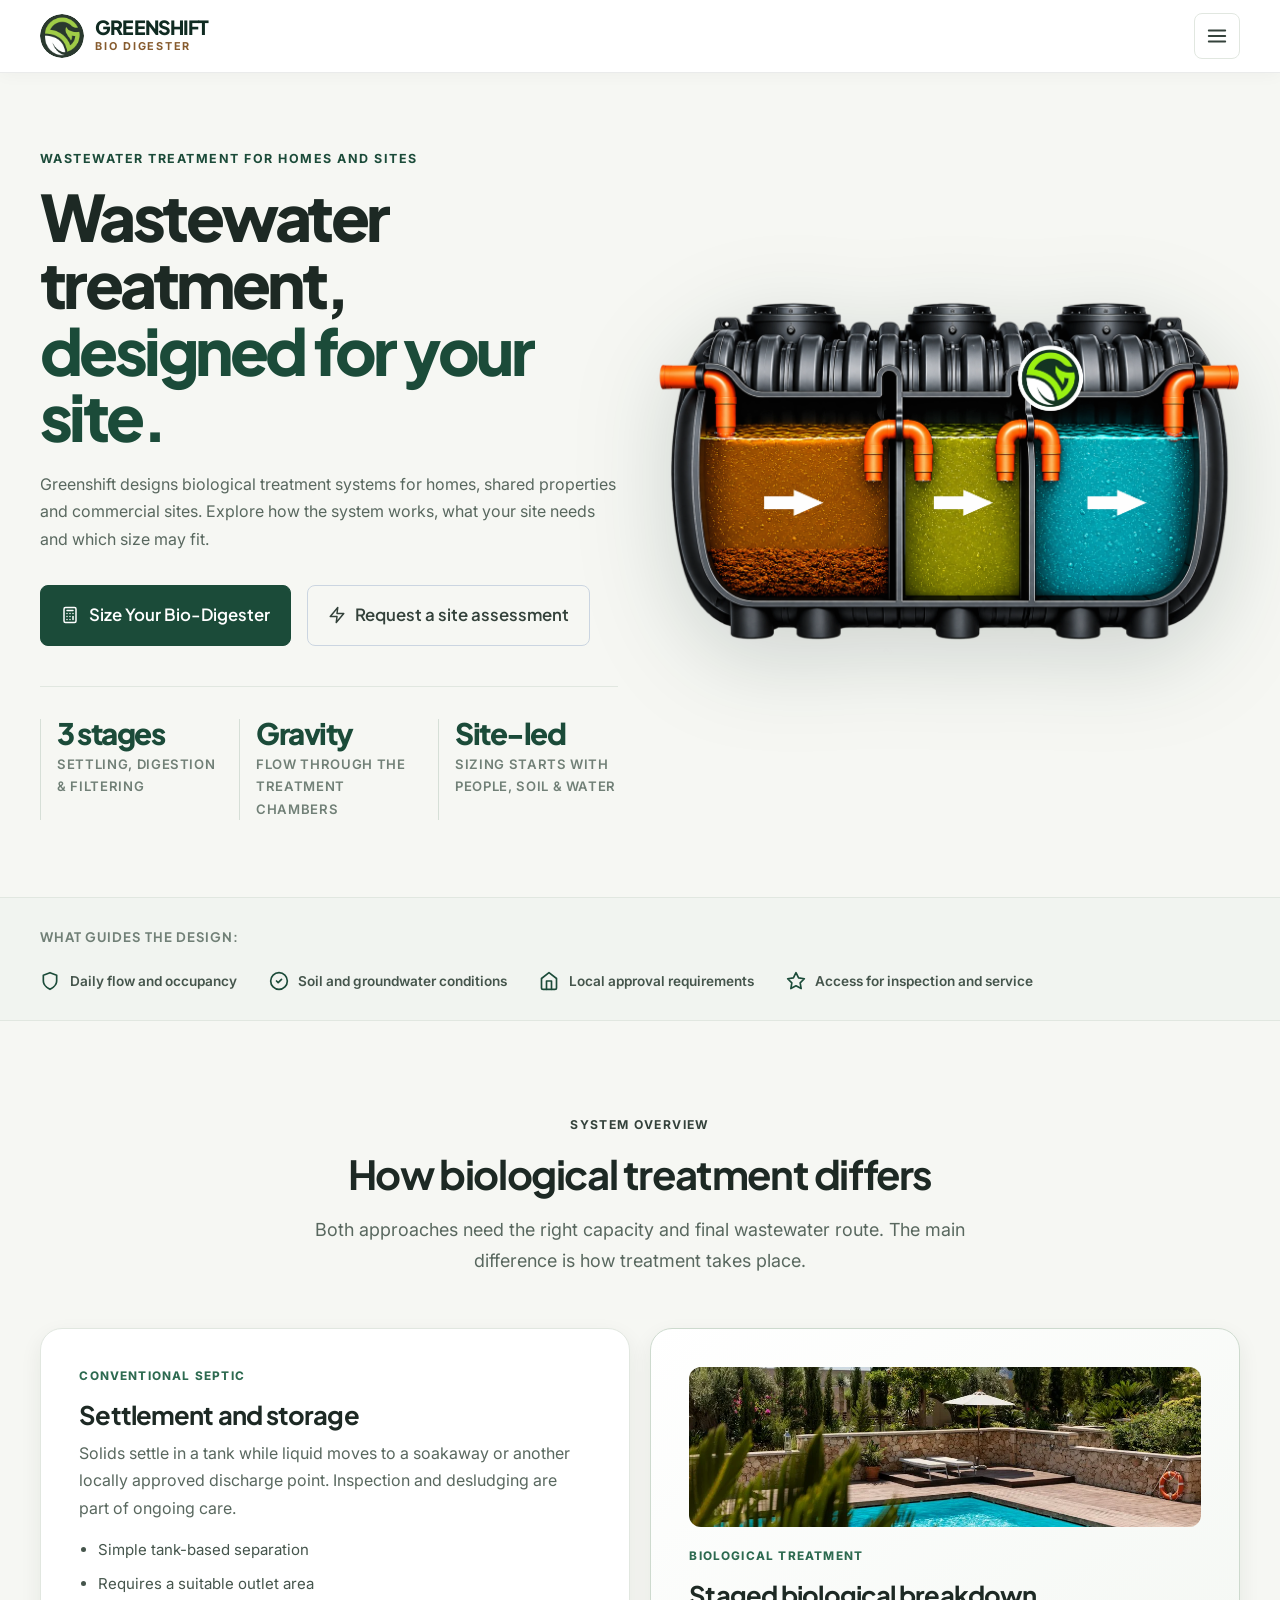
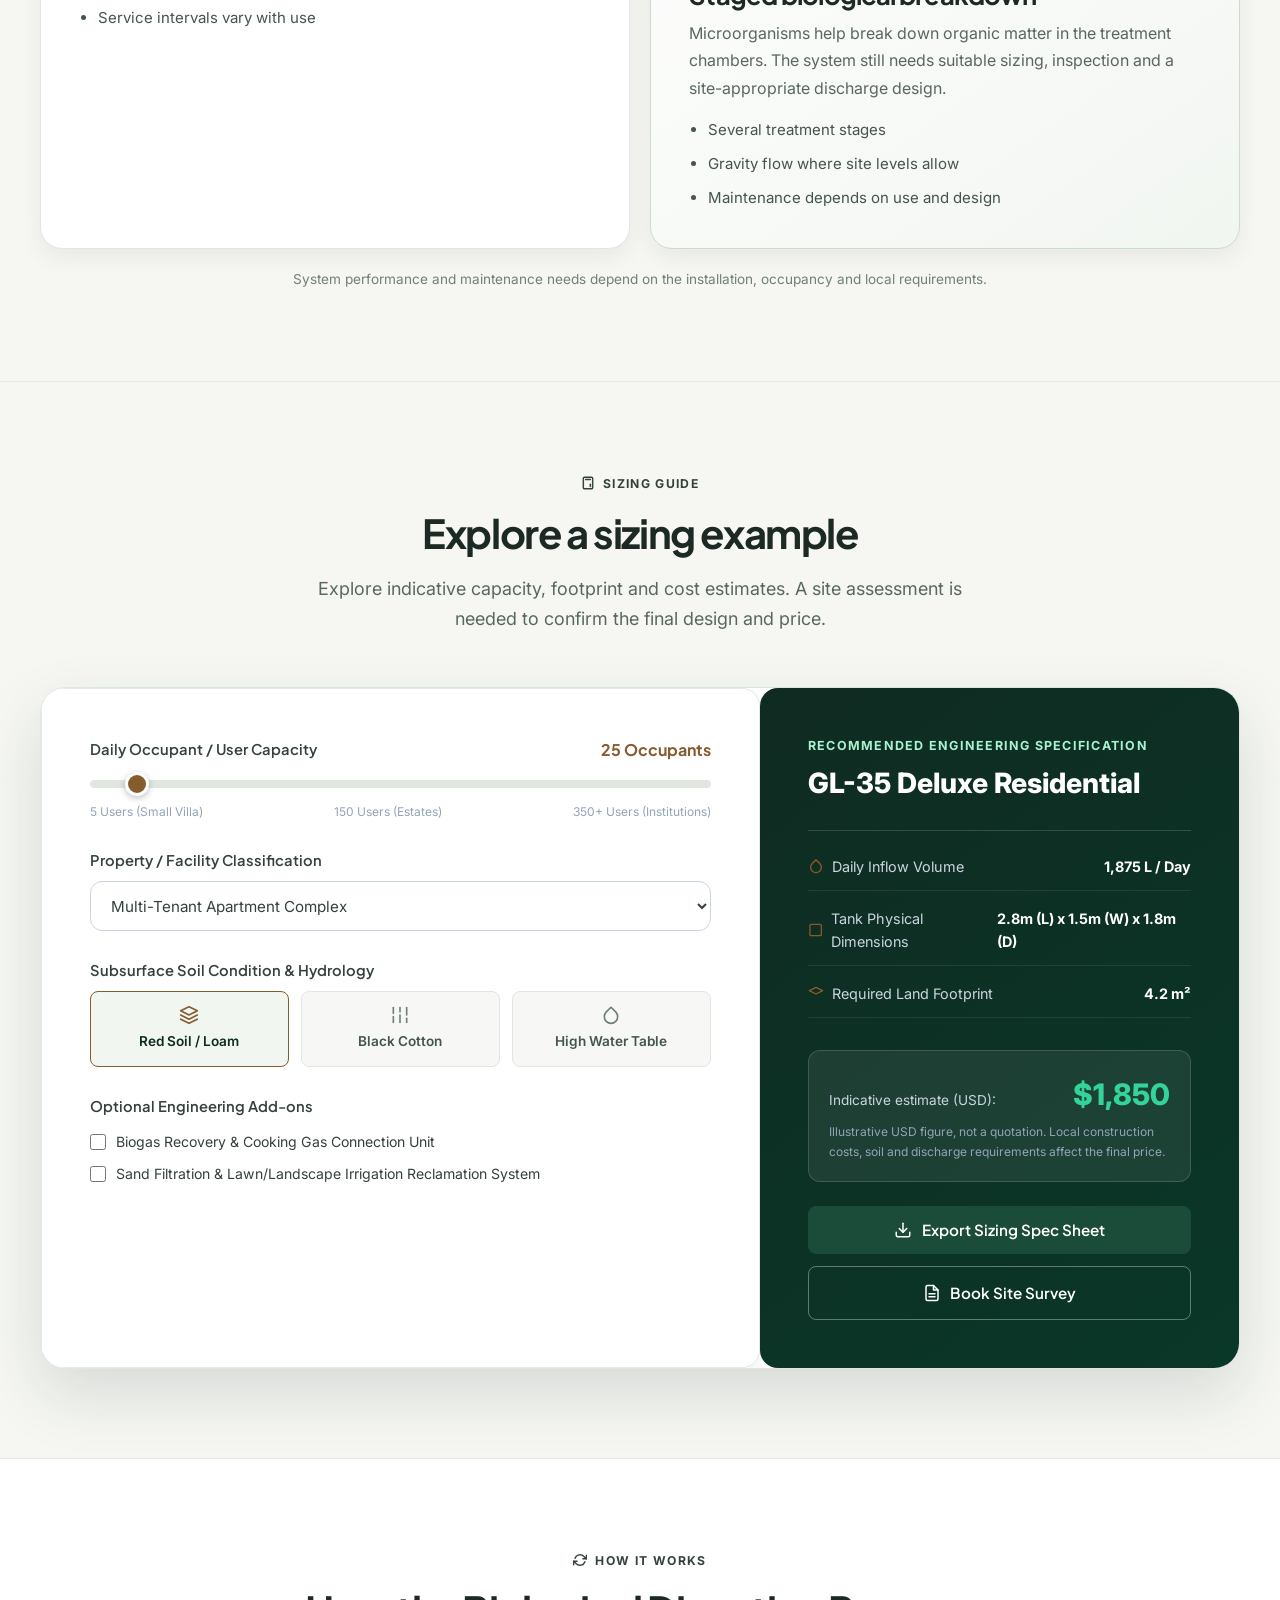
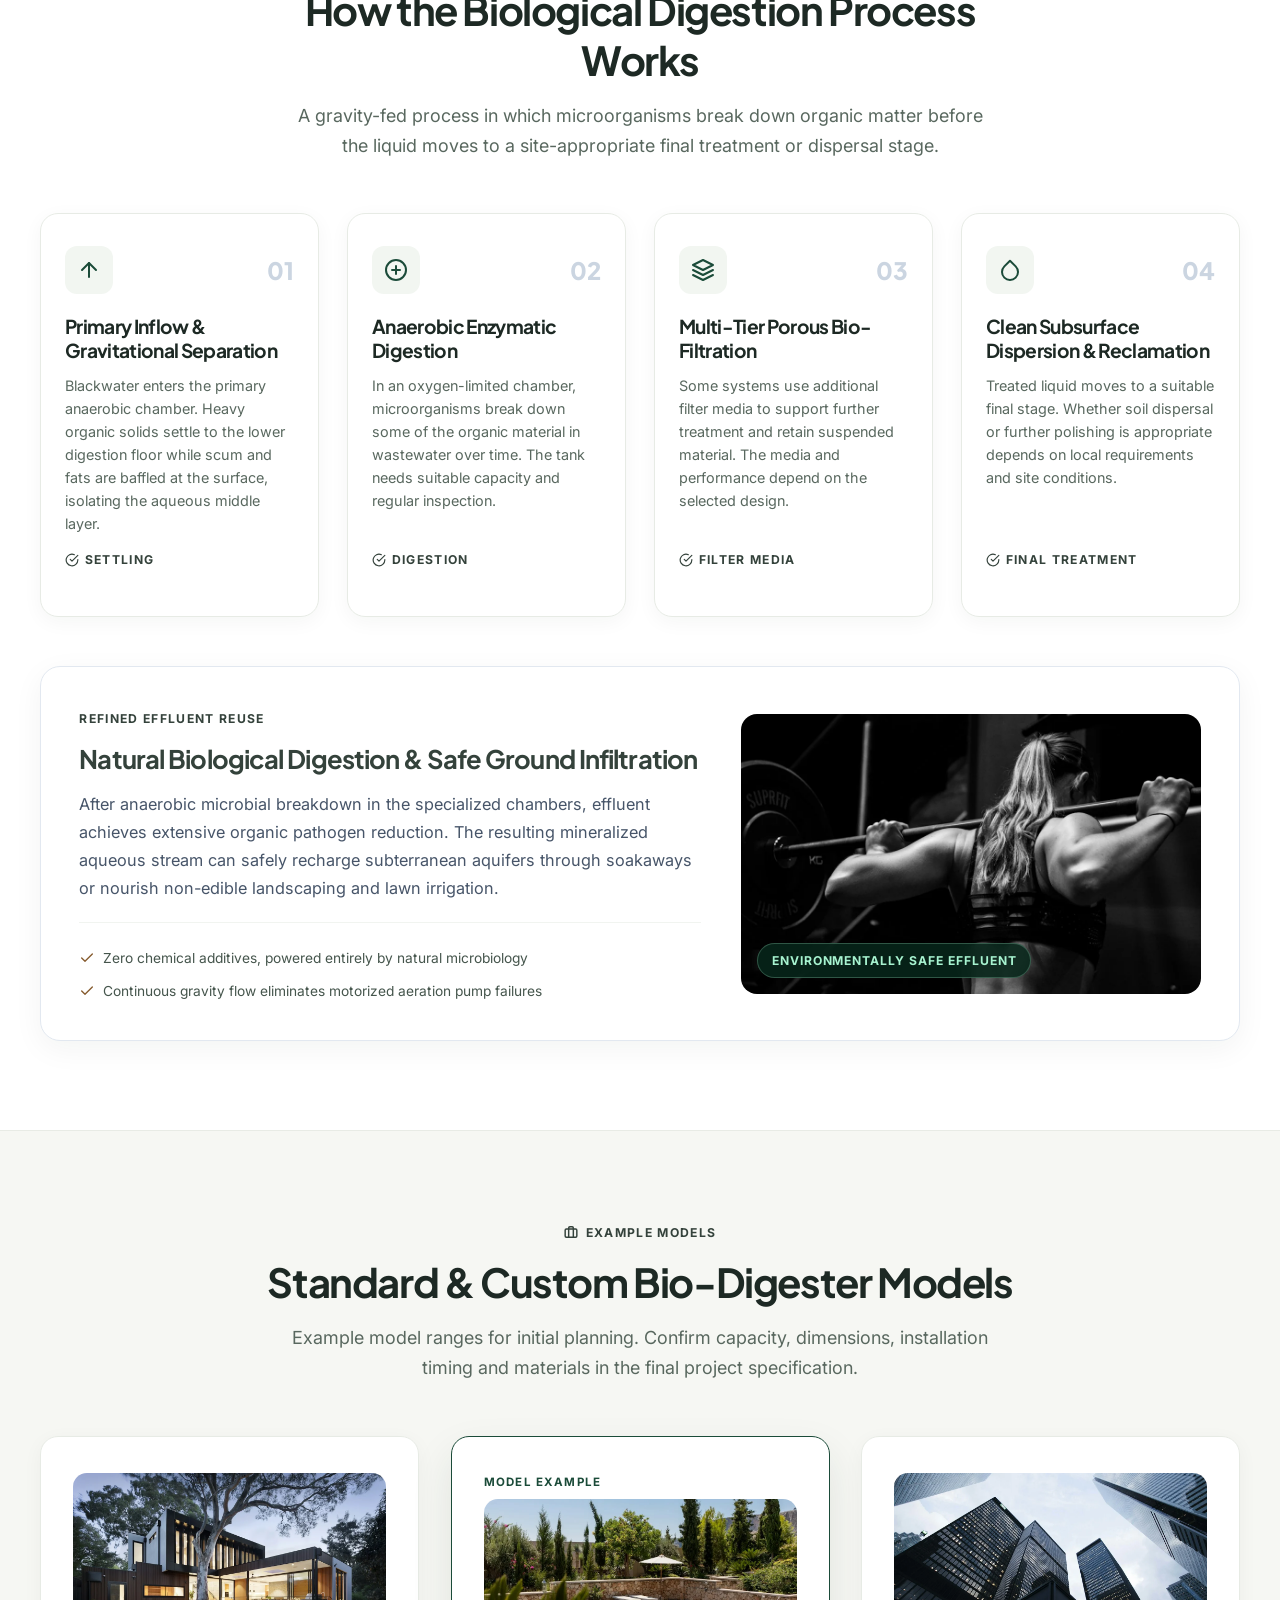
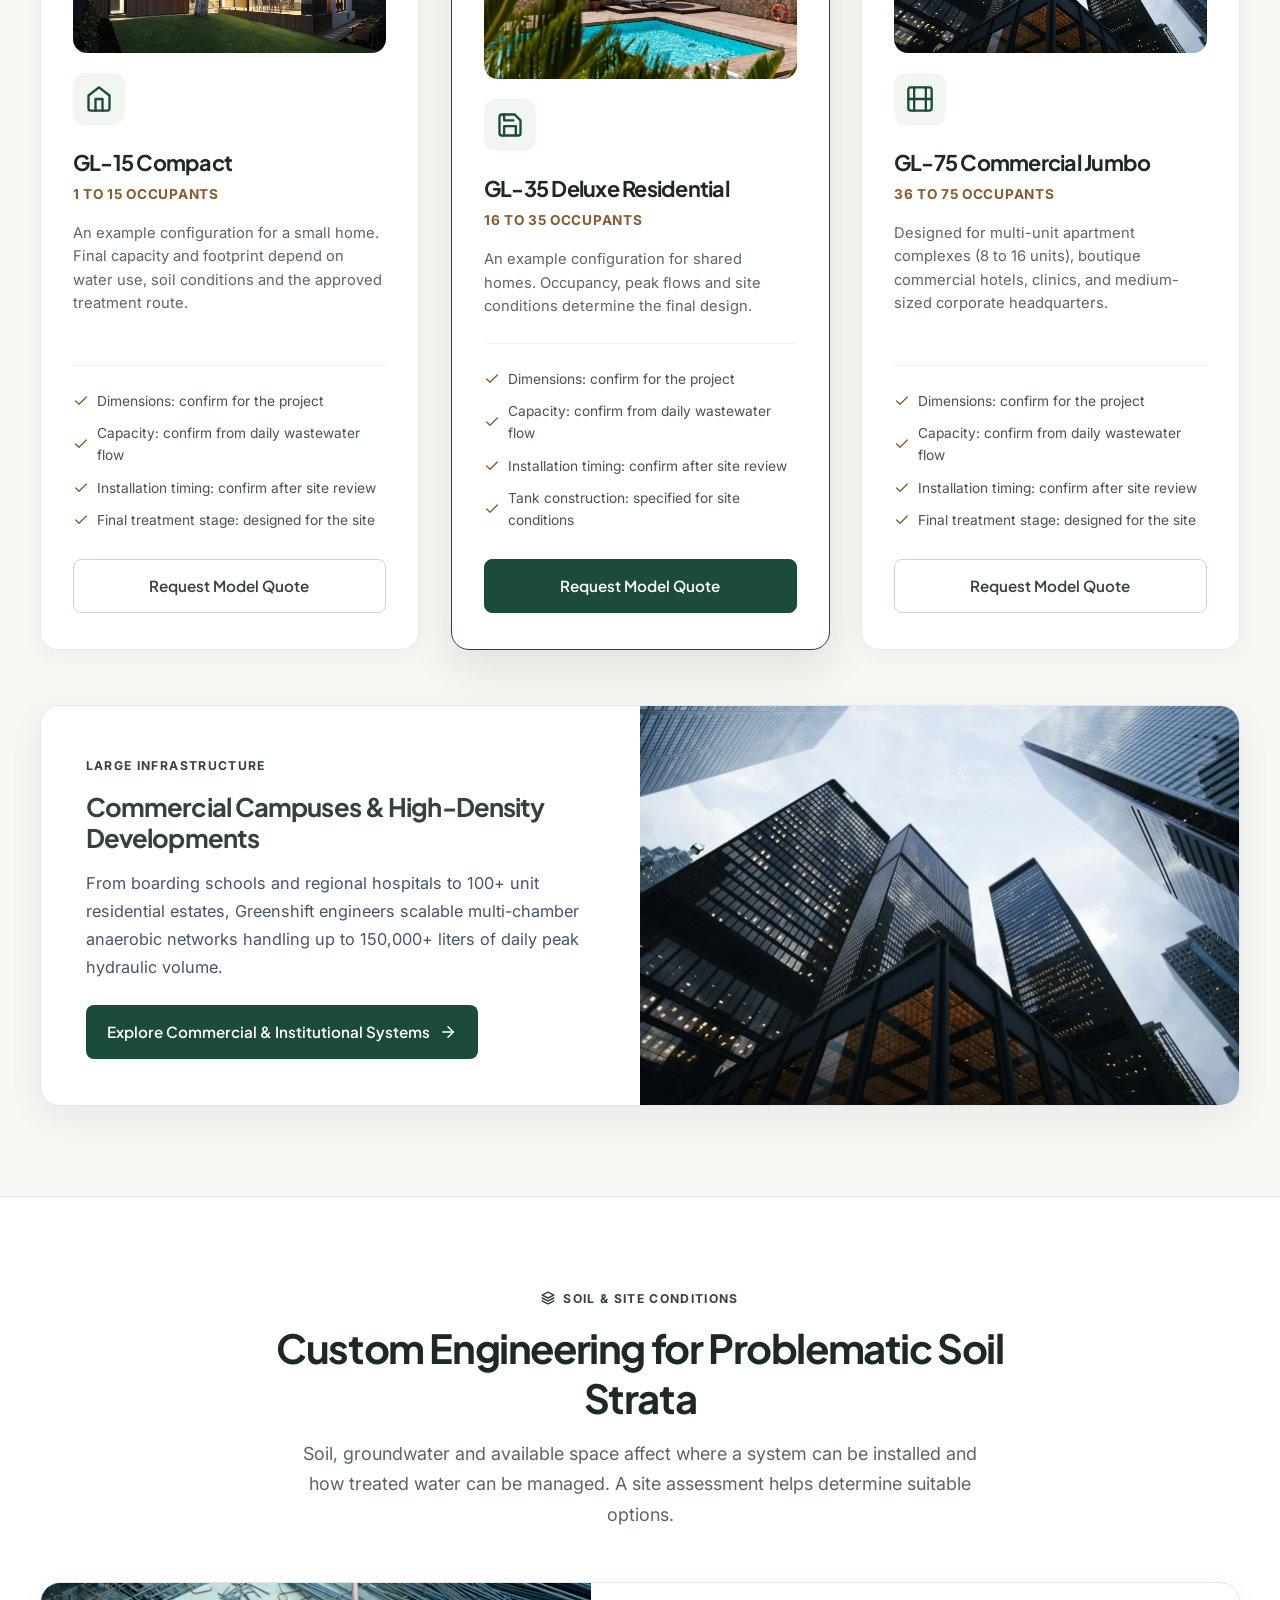
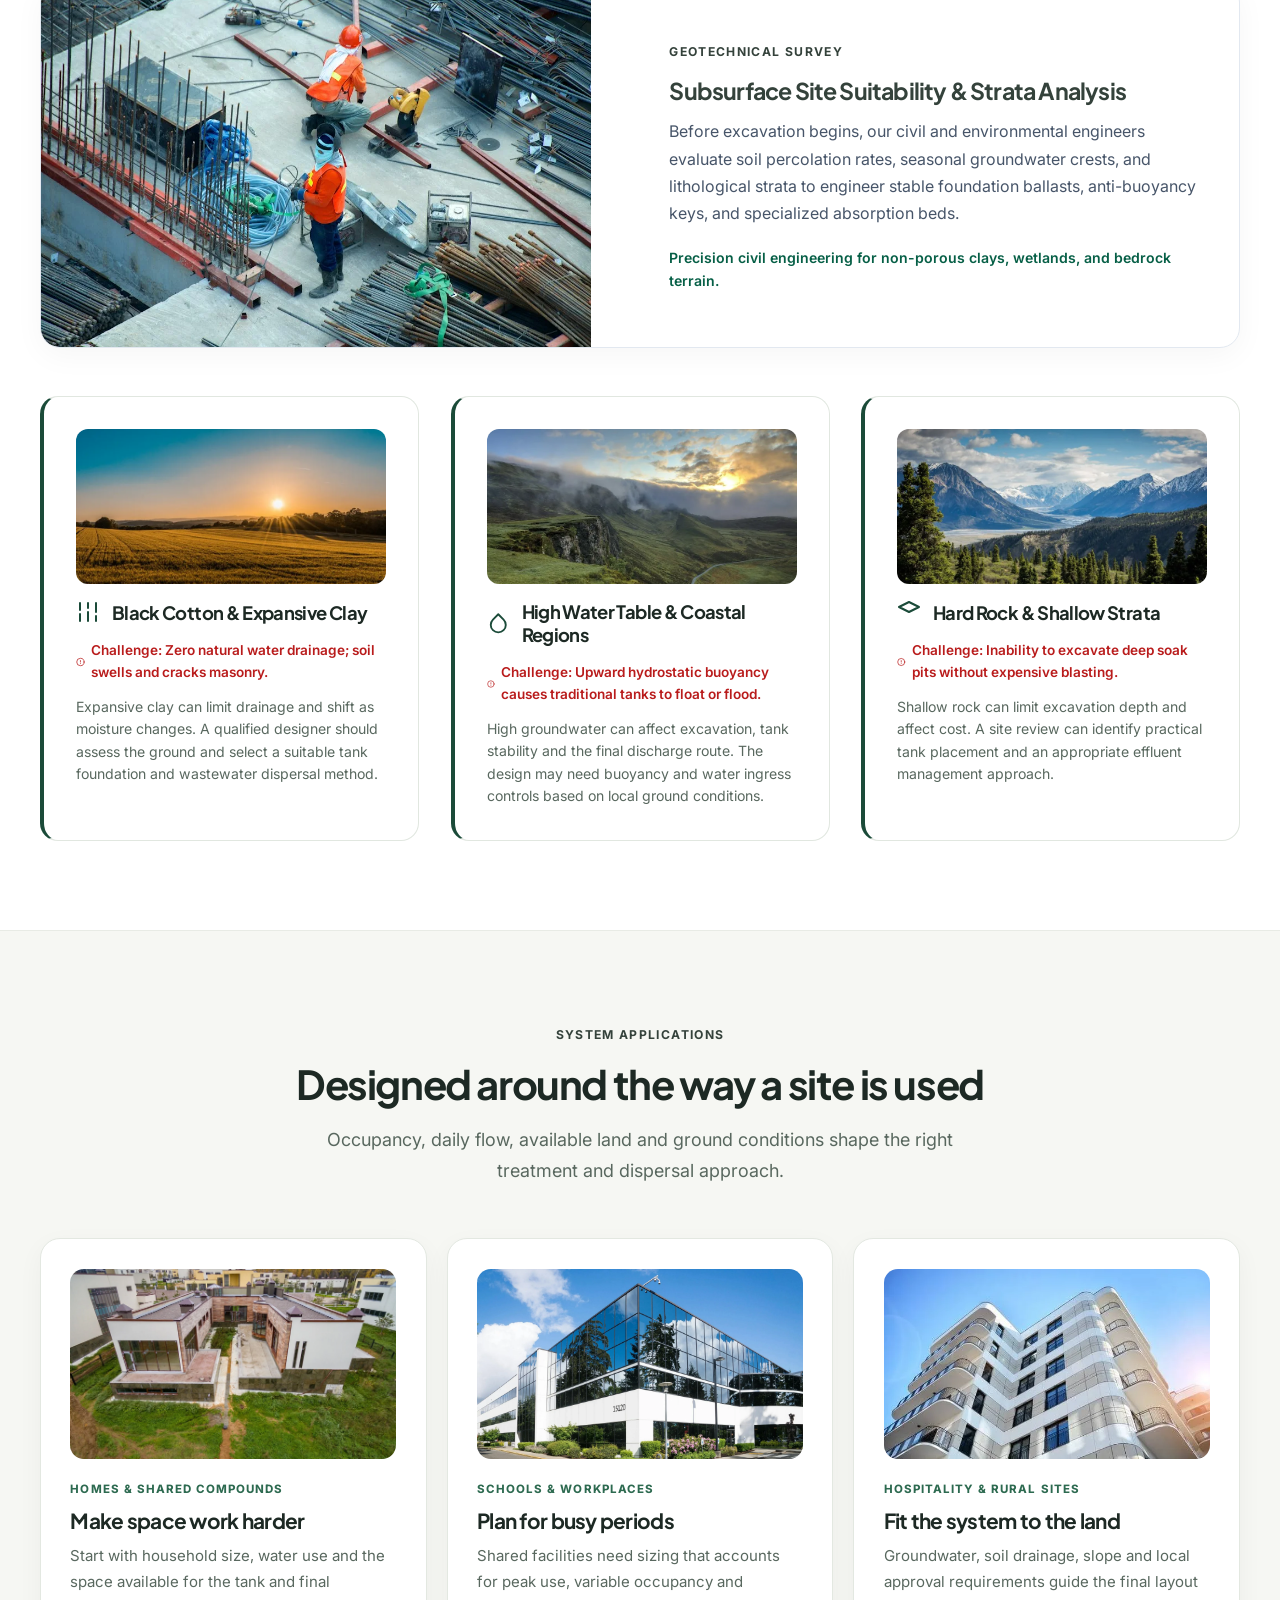
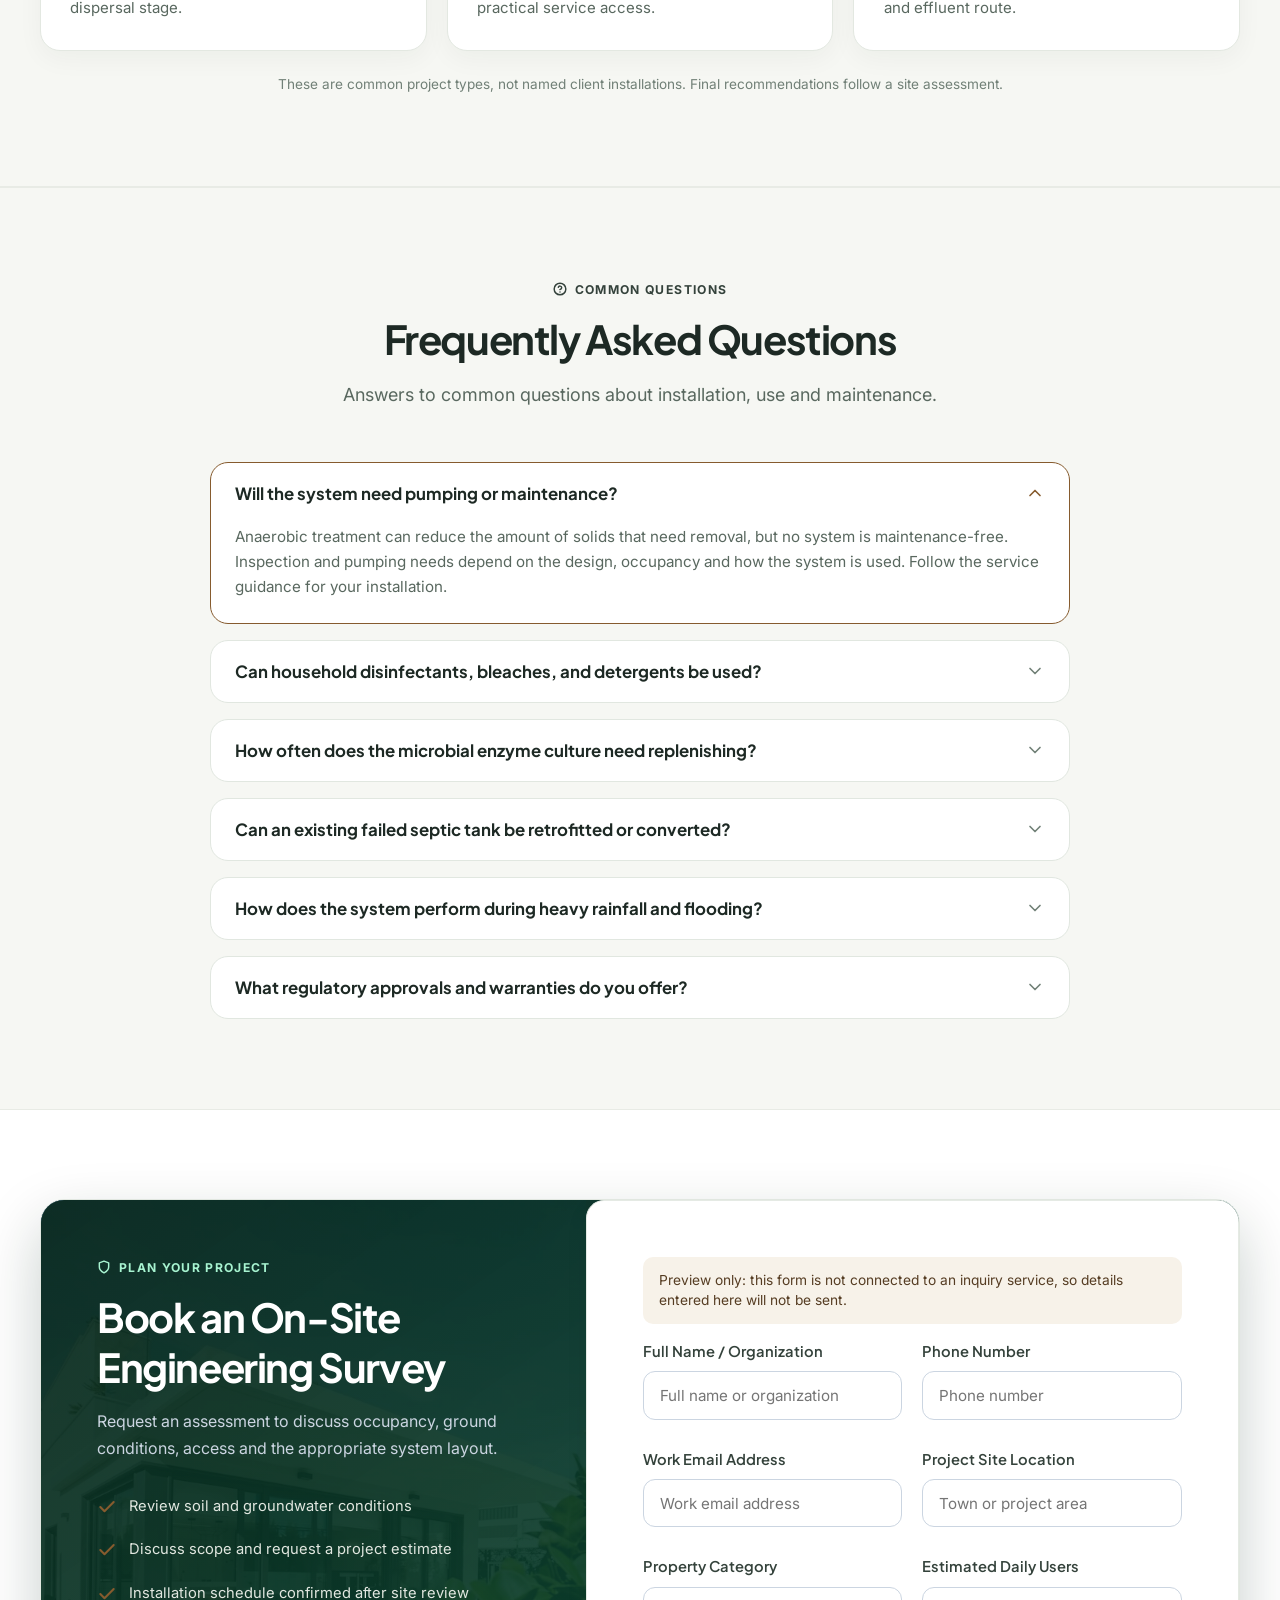
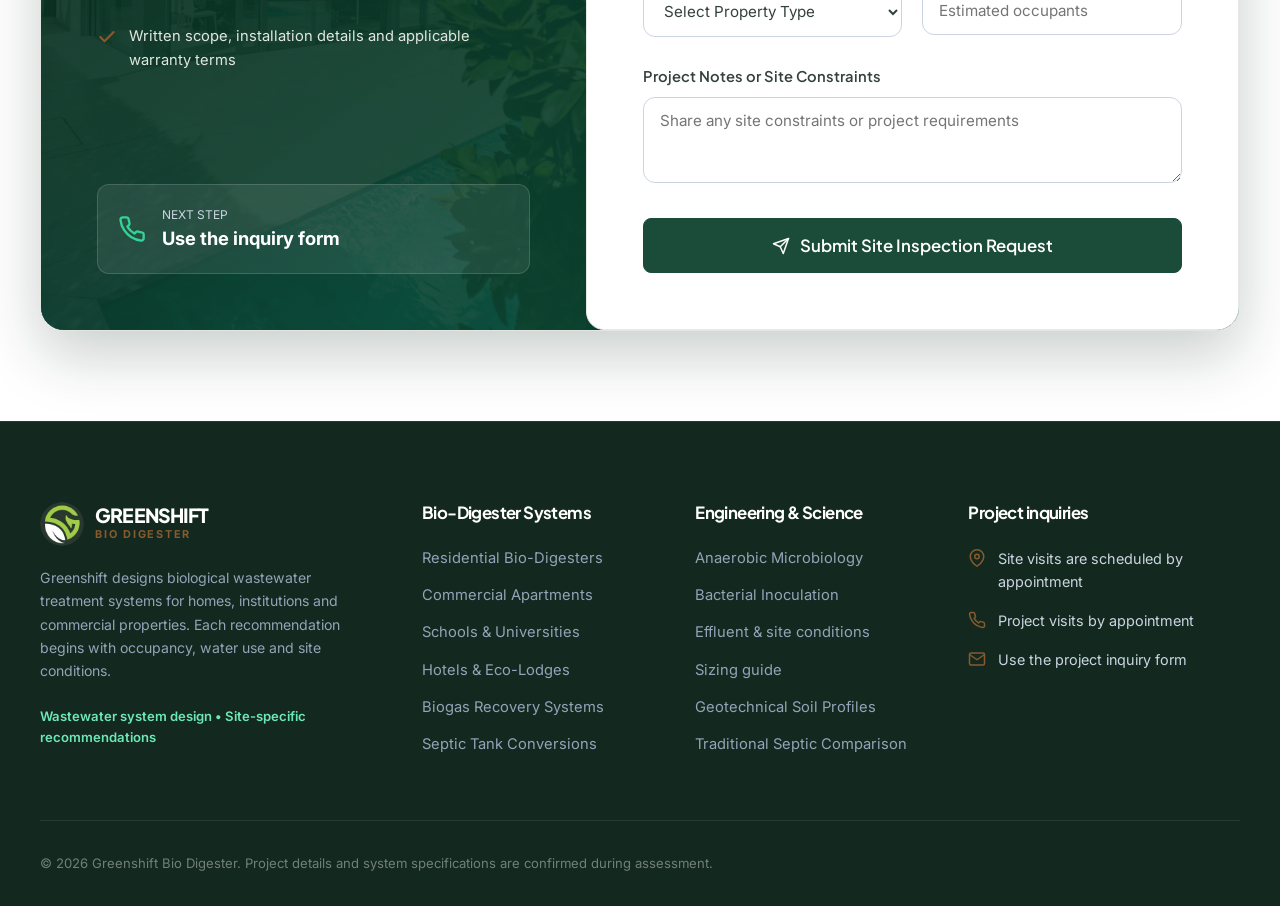
==== commit 32eab579: "Add premium WebP imagery, scroll reveals, stat counters, and progress bar across website" ====
--- a/index.html
+++ b/index.html
@@ -100,7 +100,7 @@
   <!-- Hero Section -->
   <section class="hero">
     <div class="container hero-grid">
-      <div class="hero-content">
+      <div class="hero-content reveal-left">
         <p class="hero-eyebrow">Wastewater treatment for homes and sites</p>
 
         <h1 class="hero-title">
@@ -136,22 +136,22 @@
         </div>
 
         <div class="hero-stats-row">
-          <div class="hero-stat-item">
-            <h3>3 stages</h3>
+          <div class="hero-stat-item reveal-up">
+            <h3 data-counter="3" data-suffix=" stages">3 stages</h3>
             <p>Settling, digestion &amp; filtering</p>
           </div>
-          <div class="hero-stat-item">
+          <div class="hero-stat-item reveal-up delay-1">
             <h3>Gravity</h3>
             <p>Flow through the treatment chambers</p>
           </div>
-          <div class="hero-stat-item">
+          <div class="hero-stat-item reveal-up delay-2">
             <h3>Site-led</h3>
             <p>Sizing starts with people, soil &amp; water</p>
           </div>
         </div>
       </div>
 
-      <div class="hero-visual-card">
+      <div class="hero-visual-card reveal-right">
         <img class="hero-tank-image" src="assets/greenshift-three-chamber-tank.webp?v=20261113" alt="Cutaway illustration of Greenshift three-chamber biological wastewater treatment tank with inlet and outlet pipes." width="4804" height="3198" fetchpriority="high">
       </div>
     </div>
@@ -194,19 +194,22 @@
 
   <section class="section comparison-overview" id="comparison">
     <div class="container">
-      <div class="section-header">
+      <div class="section-header reveal-up">
         <div class="badge-tag">SYSTEM OVERVIEW</div>
         <h2>How biological treatment differs</h2>
         <p>Both approaches need the right capacity and final wastewater route. The main difference is how treatment takes place.</p>
       </div>
       <div class="comparison-cards">
-        <article class="comparison-overview-card comparison-conventional">
+        <article class="comparison-overview-card comparison-conventional reveal-left">
           <span class="comparison-kicker">CONVENTIONAL SEPTIC</span>
           <h3>Settlement and storage</h3>
           <p>Solids settle in a tank while liquid moves to a soakaway or another locally approved discharge point. Inspection and desludging are part of ongoing care.</p>
           <ul><li>Simple tank-based separation</li><li>Requires a suitable outlet area</li><li>Service intervals vary with use</li></ul>
         </article>
-        <article class="comparison-overview-card comparison-biological">
+        <article class="comparison-overview-card comparison-biological reveal-right">
+          <div class="comparison-card-media">
+            <img src="assets/pristine-lawn-irrigation.webp" alt="Pristine green landscaped estate lawn with eco-friendly irrigation" loading="lazy" width="1000" height="667">
+          </div>
           <span class="comparison-kicker">BIOLOGICAL TREATMENT</span>
           <h3>Staged biological breakdown</h3>
           <p>Microorganisms help break down organic matter in the treatment chambers. The system still needs suitable sizing, inspection and a site-appropriate discharge design.</p>
@@ -219,7 +222,7 @@
   <!-- Interactive System Sizing & Cost Estimator Tool -->
   <section class="section section-alt" id="calculator-section">
     <div class="container">
-      <div class="section-header">
+      <div class="section-header reveal-up">
         <div class="badge-tag">
           <svg viewBox="0 0 24 24" fill="none" stroke="currentColor" stroke-width="2.5" stroke-linecap="round" stroke-linejoin="round">
             <rect x="4" y="2" width="16" height="20" rx="2"></rect>
@@ -400,7 +403,7 @@
   <!-- The 4-Stage Biological Digestion Workflow -->
   <section class="section" id="how-it-works">
     <div class="container">
-      <div class="section-header">
+      <div class="section-header reveal-up">
         <div class="badge-tag">
           <svg viewBox="0 0 24 24" fill="none" stroke="currentColor" stroke-width="2.5" stroke-linecap="round" stroke-linejoin="round">
             <polyline points="23 4 23 10 17 10"></polyline>
@@ -414,7 +417,7 @@
       </div>
 
       <div class="process-grid">
-        <div class="process-card">
+        <div class="process-card reveal-up delay-1">
           <div class="process-step-indicator">
             <div class="process-icon-box">
               <svg viewBox="0 0 24 24" fill="none" stroke="currentColor" stroke-width="2" stroke-linecap="round" stroke-linejoin="round">
@@ -435,7 +438,7 @@
           </div>
         </div>
 
-        <div class="process-card">
+        <div class="process-card reveal-up delay-2">
           <div class="process-step-indicator">
             <div class="process-icon-box">
               <svg viewBox="0 0 24 24" fill="none" stroke="currentColor" stroke-width="2" stroke-linecap="round" stroke-linejoin="round">
@@ -457,7 +460,7 @@
           </div>
         </div>
 
-        <div class="process-card">
+        <div class="process-card reveal-up delay-3">
           <div class="process-step-indicator">
             <div class="process-icon-box">
               <svg viewBox="0 0 24 24" fill="none" stroke="currentColor" stroke-width="2" stroke-linecap="round" stroke-linejoin="round">
@@ -479,7 +482,7 @@
           </div>
         </div>
 
-        <div class="process-card">
+        <div class="process-card reveal-up delay-4">
           <div class="process-step-indicator">
             <div class="process-icon-box">
               <svg viewBox="0 0 24 24" fill="none" stroke="currentColor" stroke-width="2" stroke-linecap="round" stroke-linejoin="round">
@@ -499,13 +502,37 @@
           </div>
         </div>
       </div>
+
+      <div class="process-visual-feature reveal-up">
+        <div>
+          <div class="badge-tag">REFINED EFFLUENT REUSE</div>
+          <h3 style="font-size:1.6rem; margin-bottom:1rem; color:var(--color-navy);">Natural Biological Digestion &amp; Safe Ground Infiltration</h3>
+          <p style="color:#475569; font-size:1.02rem; line-height:1.7; margin-bottom:1.25rem;">
+            After anaerobic microbial breakdown in the specialized chambers, effluent achieves extensive organic pathogen reduction. The resulting mineralized aqueous stream can safely recharge subterranean aquifers through soakaways or nourish non-edible landscaping and lawn irrigation.
+          </p>
+          <ul class="solution-spec-list" style="margin-bottom:0;">
+            <li>
+              <svg viewBox="0 0 24 24" fill="none" stroke="currentColor" stroke-width="2" stroke-linecap="round" stroke-linejoin="round"><polyline points="20 6 9 17 4 12"></polyline></svg>
+              <span>Zero chemical additives, powered entirely by natural microbiology</span>
+            </li>
+            <li>
+              <svg viewBox="0 0 24 24" fill="none" stroke="currentColor" stroke-width="2" stroke-linecap="round" stroke-linejoin="round"><polyline points="20 6 9 17 4 12"></polyline></svg>
+              <span>Continuous gravity flow eliminates motorized aeration pump failures</span>
+            </li>
+          </ul>
+        </div>
+        <div class="process-visual-media">
+          <img class="process-feature-img" src="assets/clean-water-effluent.webp" alt="Clean crystal-clear water flowing through natural stones and lush landscape" loading="lazy" width="1000" height="668">
+          <span class="process-media-pill">Environmentally Safe Effluent</span>
+        </div>
+      </div>
     </div>
   </section>
 
   <!-- Commercial & Residential System Models Grid -->
   <section class="section section-alt" id="systems">
     <div class="container">
-      <div class="section-header">
+      <div class="section-header reveal-up">
         <div class="badge-tag">
           <svg viewBox="0 0 24 24" fill="none" stroke="currentColor" stroke-width="2.5" stroke-linecap="round" stroke-linejoin="round">
             <rect x="2" y="7" width="20" height="14" rx="2" ry="2"></rect>
@@ -519,7 +546,10 @@
 
       <div class="solutions-grid">
         <!-- Model 1: GL-15 -->
-        <div class="solution-card">
+        <div class="solution-card reveal-up delay-1">
+          <div class="card-media-banner">
+            <img class="card-media-img" src="assets/residential-estate.webp" alt="Modern residential townhouse and private villa estate" loading="lazy" width="1200" height="800">
+          </div>
           <div class="solution-icon">
             <svg viewBox="0 0 24 24" fill="none" stroke="currentColor" stroke-width="2" stroke-linecap="round" stroke-linejoin="round">
               <path d="M3 9l9-7 9 7v11a2 2 0 0 1-2 2H5a2 2 0 0 1-2-2z"></path>
@@ -551,8 +581,11 @@
         </div>
 
         <!-- Model 2: GL-35 -->
-        <div class="solution-card featured">
+        <div class="solution-card featured reveal-up delay-2">
           <div class="card-badge">Model example</div>
+          <div class="card-media-banner">
+            <img class="card-media-img" src="assets/pristine-lawn-irrigation.webp" alt="Lush residential estate grounds with manicured lawn" loading="lazy" width="1000" height="667">
+          </div>
           <div class="solution-icon">
             <svg viewBox="0 0 24 24" fill="none" stroke="currentColor" stroke-width="2" stroke-linecap="round" stroke-linejoin="round">
               <path d="M19 21H5a2 2 0 0 1-2-2V5a2 2 0 0 1 2-2h11l5 5v11a2 2 0 0 1-2 2z"></path>
@@ -585,7 +618,10 @@
         </div>
 
         <!-- Model 3: GL-75 Jumbo -->
-        <div class="solution-card">
+        <div class="solution-card reveal-up delay-3">
+          <div class="card-media-banner">
+            <img class="card-media-img" src="assets/commercial-campus.webp" alt="Commercial corporate park and institutional facility" loading="lazy" width="1200" height="800">
+          </div>
           <div class="solution-icon">
             <svg viewBox="0 0 24 24" fill="none" stroke="currentColor" stroke-width="2" stroke-linecap="round" stroke-linejoin="round">
               <rect x="2" y="2" width="20" height="20" rx="2.18" ry="2.18"></rect>
@@ -619,15 +655,24 @@
         </div>
       </div>
 
-      <div style="text-align:center; margin-top:3rem;">
-        <p style="font-size:1.05rem; color:#475569; margin-bottom:1.5rem;">Need systems for large commercial developments, boarding schools (150 - 1,000+ users), or biogas recovery plants?</p>
-        <a href="solutions.html" class="btn btn-primary-dark">
-          <span>Explore Commercial & Institutional Systems</span>
-          <svg viewBox="0 0 24 24" fill="none" stroke="currentColor" stroke-width="2" stroke-linecap="round" stroke-linejoin="round">
-            <line x1="5" y1="12" x2="19" y2="12"></line>
-            <polyline points="12 5 19 12 12 19"></polyline>
-          </svg>
-        </a>
+      <div class="commercial-showcase-banner reveal-up">
+        <div class="commercial-showcase-content">
+          <div class="badge-tag">LARGE INFRASTRUCTURE</div>
+          <h3 style="font-size:1.6rem; margin-bottom:1rem; color:var(--color-navy);">Commercial Campuses &amp; High-Density Developments</h3>
+          <p style="color:#475569; font-size:1.02rem; line-height:1.7; margin-bottom:1.5rem;">
+            From boarding schools and regional hospitals to 100+ unit residential estates, Greenshift engineers scalable multi-chamber anaerobic networks handling up to 150,000+ liters of daily peak hydraulic volume.
+          </p>
+          <a href="solutions.html#commercial" class="btn btn-primary-dark">
+            <span>Explore Commercial &amp; Institutional Systems</span>
+            <svg viewBox="0 0 24 24" fill="none" stroke="currentColor" stroke-width="2" stroke-linecap="round" stroke-linejoin="round">
+              <line x1="5" y1="12" x2="19" y2="12"></line>
+              <polyline points="12 5 19 12 12 19"></polyline>
+            </svg>
+          </a>
+        </div>
+        <div class="commercial-showcase-media">
+          <img class="commercial-showcase-img" src="assets/commercial-campus.webp" alt="Modern institutional facility with glass architecture" loading="lazy" width="1200" height="800">
+        </div>
       </div>
     </div>
   </section>
@@ -635,7 +680,7 @@
   <!-- Soil Strata Engineering & Adaptability Guide -->
   <section class="section" id="soil-engineering">
     <div class="container">
-      <div class="section-header">
+      <div class="section-header reveal-up">
         <div class="badge-tag">
           <svg viewBox="0 0 24 24" fill="none" stroke="currentColor" stroke-width="2.5" stroke-linecap="round" stroke-linejoin="round">
             <polygon points="12 2 2 7 12 12 22 7 12 2"></polygon>
@@ -648,8 +693,27 @@
         <p>Soil, groundwater and available space affect where a system can be installed and how treated water can be managed. A site assessment helps determine suitable options.</p>
       </div>
 
+      <div class="soil-intro-feature reveal-up">
+        <div class="soil-intro-media">
+          <img src="assets/geotechnical-excavation.webp" alt="Geotechnical ground excavation and engineering site survey" loading="lazy" width="1000" height="662">
+        </div>
+        <div class="soil-intro-content">
+          <div class="badge-tag">GEOTECHNICAL SURVEY</div>
+          <h3 style="font-size:1.45rem; margin-bottom:0.85rem; color:var(--color-navy);">Subsurface Site Suitability &amp; Strata Analysis</h3>
+          <p style="color:#475569; font-size:1rem; line-height:1.7; margin-bottom:1.25rem;">
+            Before excavation begins, our civil and environmental engineers evaluate soil percolation rates, seasonal groundwater crests, and lithological strata to engineer stable foundation ballasts, anti-buoyancy keys, and specialized absorption beds.
+          </p>
+          <div style="font-size:0.88rem; font-weight:600; color:#065f46;">
+            Precision civil engineering for non-porous clays, wetlands, and bedrock terrain.
+          </div>
+        </div>
+      </div>
+
       <div class="soil-grid">
-        <div class="soil-card">
+        <div class="soil-card reveal-up delay-1">
+          <div class="soil-card-img">
+            <img src="assets/soil-black-cotton.webp" alt="Black cotton expansive clay soil with surface cracking" loading="lazy" width="800" height="450">
+          </div>
           <div class="soil-header">
             <svg viewBox="0 0 24 24" fill="none" stroke="currentColor" stroke-width="2" stroke-linecap="round" stroke-linejoin="round">
               <line x1="4" y1="21" x2="4" y2="14"></line>
@@ -674,7 +738,10 @@
           </p>
         </div>
 
-        <div class="soil-card">
+        <div class="soil-card reveal-up delay-2">
+          <div class="soil-card-img">
+            <img src="assets/soil-water-table.webp" alt="High groundwater coastal and wetland terrain" loading="lazy" width="800" height="477">
+          </div>
           <div class="soil-header">
             <svg viewBox="0 0 24 24" fill="none" stroke="currentColor" stroke-width="2" stroke-linecap="round" stroke-linejoin="round">
               <path d="M12 2.69l5.66 5.66a8 8 0 1 1-11.31 0z"></path>
@@ -694,7 +761,10 @@
           </p>
         </div>
 
-        <div class="soil-card">
+        <div class="soil-card reveal-up delay-3">
+          <div class="soil-card-img">
+            <img src="assets/soil-rocky-terrain.webp" alt="Hard rock strata and shallow bedrock formation" loading="lazy" width="800" height="533">
+          </div>
           <div class="soil-header">
             <svg viewBox="0 0 24 24" fill="none" stroke="currentColor" stroke-width="2" stroke-linecap="round" stroke-linejoin="round">
               <polygon points="12 2 2 7 12 12 22 7 12 2"></polygon>
@@ -720,7 +790,7 @@
   <!-- System application examples -->
   <section class="section section-alt applications-section" id="case-studies">
   <div class="container">
-    <div class="section-header">
+    <div class="section-header reveal-up">
       <div class="badge-tag">SYSTEM APPLICATIONS</div>
       <h2>Designed around the way a site is used</h2>
       <p>Occupancy, daily flow, available land and ground conditions shape the right treatment and dispersal approach.</p>
@@ -751,7 +821,7 @@
 <!-- Interactive FAQ Section -->
   <section class="section section-alt" id="faq">
     <div class="container">
-      <div class="section-header">
+      <div class="section-header reveal-up">
         <div class="badge-tag">
           <svg viewBox="0 0 24 24" fill="none" stroke="currentColor" stroke-width="2.5" stroke-linecap="round" stroke-linejoin="round">
             <circle cx="12" cy="12" r="10"></circle>
@@ -855,7 +925,7 @@
   <!-- Site Inspection & Quote Request Section -->
   <section class="section" id="quote-section">
     <div class="container">
-      <div class="consultation-card">
+      <div class="consultation-card reveal-scale">
         <div class="consultation-grid">
           <!-- Left Info Box -->
           <div class="consultation-info">
@@ -1167,6 +1237,6 @@
 
   <!-- Scripts -->
   <script src="js/calculator.js"></script>
-  <script src="js/main.js?v=20261108"></script>
+  <script src="js/main.js?v=20261120"></script>
 </body>
 </html>
--- a/css/style.css
+++ b/css/style.css
@@ -2269,3 +2269,358 @@
 @media (prefers-reduced-motion: reduce) {
   *, *::before, *::after { scroll-behavior: auto !important; animation-duration: .01ms !important; animation-iteration-count: 1 !important; transition-duration: .01ms !important; }
 }
+
+
+/* ===================================================================
+   SCROLL EFFECTS, MEDIA BANNERS & MODERN ANIMATIONS
+   =================================================================== */
+
+/* Scroll Progress Bar */
+.scroll-progress-bar {
+  position: fixed;
+  top: 0;
+  left: 0;
+  height: 3px;
+  width: 0%;
+  background: linear-gradient(90deg, #0d4734, #059669, #34d399);
+  z-index: 10001;
+  transition: width 60ms ease-out;
+  pointer-events: none;
+}
+
+/* Header scrolled state */
+.site-header.header-scrolled {
+  background: rgba(255, 255, 255, 0.94);
+  backdrop-filter: blur(12px);
+  -webkit-backdrop-filter: blur(12px);
+  box-shadow: 0 4px 24px rgba(7, 38, 27, 0.08);
+  border-bottom-color: rgba(226, 232, 240, 0.8);
+}
+
+/* Scroll Reveal Keyframes & Base Classes */
+.reveal, .reveal-up {
+  opacity: 0;
+  transform: translateY(28px);
+  transition: opacity 700ms cubic-bezier(0.16, 1, 0.3, 1), transform 700ms cubic-bezier(0.16, 1, 0.3, 1);
+  will-change: opacity, transform;
+}
+.reveal-left {
+  opacity: 0;
+  transform: translateX(-32px);
+  transition: opacity 700ms cubic-bezier(0.16, 1, 0.3, 1), transform 700ms cubic-bezier(0.16, 1, 0.3, 1);
+  will-change: opacity, transform;
+}
+.reveal-right {
+  opacity: 0;
+  transform: translateX(32px);
+  transition: opacity 700ms cubic-bezier(0.16, 1, 0.3, 1), transform 700ms cubic-bezier(0.16, 1, 0.3, 1);
+  will-change: opacity, transform;
+}
+.reveal-scale {
+  opacity: 0;
+  transform: scale(0.95);
+  transition: opacity 750ms cubic-bezier(0.16, 1, 0.3, 1), transform 750ms cubic-bezier(0.16, 1, 0.3, 1);
+  will-change: opacity, transform;
+}
+
+.reveal.revealed,
+.reveal-up.revealed,
+.reveal-left.revealed,
+.reveal-right.revealed {
+  opacity: 1;
+  transform: translate(0, 0);
+}
+.reveal-scale.revealed {
+  opacity: 1;
+  transform: scale(1);
+}
+
+/* Stagger Delays */
+.delay-1 { transition-delay: 100ms; }
+.delay-2 { transition-delay: 200ms; }
+.delay-3 { transition-delay: 300ms; }
+.delay-4 { transition-delay: 400ms; }
+
+/* Subtle floating ambient effect for hero tank */
+@keyframes float-subtle {
+  0% { transform: translateY(0px) scale(1.02); }
+  50% { transform: translateY(-8px) scale(1.02); }
+  100% { transform: translateY(0px) scale(1.02); }
+}
+.hero-tank-image {
+  animation: float-subtle 6.5s ease-in-out infinite;
+}
+.hero-tank-image:hover {
+  animation-play-state: paused;
+  transform: scale(1.04);
+}
+
+/* Card Media Banners */
+.card-media-banner {
+  position: relative;
+  width: 100%;
+  height: 180px;
+  border-radius: 14px;
+  overflow: hidden;
+  margin-bottom: 1.25rem;
+  background: #eef2ed;
+}
+.card-media-img {
+  width: 100%;
+  height: 100%;
+  object-fit: cover;
+  display: block;
+  transition: transform 500ms cubic-bezier(0.16, 1, 0.3, 1);
+}
+.solution-card:hover .card-media-img {
+  transform: scale(1.06);
+}
+
+/* Soil Card Media */
+.soil-card-img {
+  width: 100%;
+  height: 155px;
+  border-radius: 12px;
+  overflow: hidden;
+  margin-bottom: 1rem;
+  background: #eef2ed;
+}
+.soil-card-img img {
+  width: 100%;
+  height: 100%;
+  object-fit: cover;
+  display: block;
+  transition: transform 500ms cubic-bezier(0.16, 1, 0.3, 1);
+}
+.soil-card:hover .soil-card-img img {
+  transform: scale(1.06);
+}
+
+/* Commercial Showcase Banner */
+.commercial-showcase-banner {
+  display: grid;
+  grid-template-columns: 1fr 1fr;
+  background: #ffffff;
+  border: 1px solid #e2e8f0;
+  border-radius: 20px;
+  overflow: hidden;
+  box-shadow: 0 12px 36px rgba(7, 38, 27, 0.06);
+  margin-top: 3.5rem;
+  align-items: center;
+  transition: transform var(--transition-normal), box-shadow var(--transition-normal);
+}
+.commercial-showcase-banner:hover {
+  transform: translateY(-4px);
+  box-shadow: 0 18px 48px rgba(7, 38, 27, 0.1);
+}
+.commercial-showcase-content {
+  padding: clamp(2rem, 3.5vw, 3.25rem);
+}
+.commercial-showcase-media {
+  position: relative;
+  height: 100%;
+  min-height: 300px;
+  overflow: hidden;
+  background: #f1f5f9;
+}
+.commercial-showcase-img {
+  width: 100%;
+  height: 100%;
+  object-fit: cover;
+  display: block;
+  transition: transform 650ms cubic-bezier(0.16, 1, 0.3, 1);
+}
+.commercial-showcase-banner:hover .commercial-showcase-img {
+  transform: scale(1.05);
+}
+
+/* Process Feature Banner */
+.process-visual-feature {
+  display: grid;
+  grid-template-columns: 1.15fr 0.85fr;
+  gap: 2.5rem;
+  align-items: center;
+  background: #ffffff;
+  border: 1px solid #e2e8f0;
+  border-radius: 20px;
+  padding: clamp(1.5rem, 3vw, 2.5rem);
+  box-shadow: 0 8px 30px rgba(7, 38, 27, 0.05);
+  margin-top: 3rem;
+  transition: transform var(--transition-normal), box-shadow var(--transition-normal);
+}
+.process-visual-feature:hover {
+  transform: translateY(-3px);
+  box-shadow: 0 14px 40px rgba(7, 38, 27, 0.09);
+}
+.process-visual-media {
+  position: relative;
+  border-radius: 16px;
+  overflow: hidden;
+  height: 280px;
+  background: #eef2ed;
+}
+.process-feature-img {
+  width: 100%;
+  height: 100%;
+  object-fit: cover;
+  display: block;
+  transition: transform 600ms cubic-bezier(0.16, 1, 0.3, 1);
+}
+.process-visual-feature:hover .process-feature-img {
+  transform: scale(1.05);
+}
+.process-media-pill {
+  position: absolute;
+  bottom: 1rem;
+  left: 1rem;
+  background: rgba(7, 38, 27, 0.88);
+  backdrop-filter: blur(8px);
+  -webkit-backdrop-filter: blur(8px);
+  color: #a7f3d0;
+  font-size: 0.76rem;
+  font-weight: 700;
+  letter-spacing: 0.08em;
+  text-transform: uppercase;
+  padding: 0.4rem 0.85rem;
+  border-radius: 9999px;
+  border: 1px solid rgba(167, 243, 208, 0.25);
+}
+
+/* Geotechnical Intro Feature */
+.soil-intro-feature {
+  display: grid;
+  grid-template-columns: 0.95fr 1.05fr;
+  gap: 2.5rem;
+  align-items: center;
+  margin-bottom: 3rem;
+  background: #ffffff;
+  border: 1px solid #e2e8f0;
+  border-radius: 20px;
+  overflow: hidden;
+  box-shadow: 0 8px 30px rgba(7, 38, 27, 0.04);
+}
+.soil-intro-media {
+  height: 100%;
+  min-height: 270px;
+  overflow: hidden;
+  background: #eef2ed;
+}
+.soil-intro-media img {
+  width: 100%;
+  height: 100%;
+  object-fit: cover;
+  display: block;
+  transition: transform 600ms cubic-bezier(0.16, 1, 0.3, 1);
+}
+.soil-intro-feature:hover .soil-intro-media img {
+  transform: scale(1.05);
+}
+.soil-intro-content {
+  padding: clamp(1.5rem, 3vw, 2.75rem);
+}
+
+/* Comparison Card Media */
+.comparison-card-media {
+  width: 100%;
+  height: 160px;
+  border-radius: 12px;
+  overflow: hidden;
+  margin-bottom: 1.25rem;
+  background: #f1f5f2;
+}
+.comparison-card-media img {
+  width: 100%;
+  height: 100%;
+  object-fit: cover;
+  display: block;
+  transition: transform 500ms cubic-bezier(0.16, 1, 0.3, 1);
+}
+.comparison-overview-card:hover .comparison-card-media img {
+  transform: scale(1.06);
+}
+
+/* Consultation Card with Architectural Background */
+.consultation-card {
+  position: relative;
+  background: linear-gradient(135deg, rgba(7, 38, 27, 0.94), rgba(13, 71, 52, 0.9)), url('../assets/cta-architecture-bg.webp') center/cover no-repeat !important;
+  color: var(--color-white);
+  border-radius: 24px;
+  overflow: hidden;
+  box-shadow: 0 24px 60px rgba(7, 38, 27, 0.22);
+}
+
+/* Responsive Rules for New Layouts */
+@media (max-width: 900px) {
+  .commercial-showcase-banner,
+  .process-visual-feature,
+  .soil-intro-feature {
+    grid-template-columns: 1fr;
+  }
+  .commercial-showcase-media,
+  .process-visual-media,
+  .soil-intro-media {
+    height: 230px;
+    min-height: 230px;
+  }
+}
+
+
+/* Consultation Info Architectural Backdrop */
+.consultation-info {
+  background: linear-gradient(145deg, rgba(7, 38, 27, 0.94), rgba(13, 71, 52, 0.9)), url('../assets/cta-architecture-bg.webp') center/cover no-repeat !important;
+}
+
+/* Technology & Solutions Media Banners */
+.tech-media-card {
+  border-radius: 14px;
+  overflow: hidden;
+  margin-bottom: 1.25rem;
+  height: 200px;
+  background: #eef2ed;
+  box-shadow: 0 4px 16px rgba(7, 38, 27, 0.06);
+}
+.tech-media-card img {
+  width: 100%;
+  height: 100%;
+  object-fit: cover;
+  display: block;
+  transition: transform 600ms cubic-bezier(0.16, 1, 0.3, 1);
+}
+.tech-media-card:hover img {
+  transform: scale(1.05);
+}
+
+.effluent-showcase-grid {
+  display: grid;
+  grid-template-columns: 1fr 1fr;
+  gap: 2.5rem;
+  align-items: center;
+  background: #ffffff;
+  border: 1px solid #e2e8f0;
+  border-radius: 20px;
+  padding: clamp(1.5rem, 3vw, 2.5rem);
+  box-shadow: 0 8px 30px rgba(7, 38, 27, 0.05);
+  margin-top: 2.5rem;
+}
+.effluent-showcase-media {
+  border-radius: 14px;
+  overflow: hidden;
+  height: 260px;
+  background: #eef2ed;
+}
+.effluent-showcase-media img {
+  width: 100%;
+  height: 100%;
+  object-fit: cover;
+  display: block;
+  transition: transform 600ms cubic-bezier(0.16, 1, 0.3, 1);
+}
+.effluent-showcase-grid:hover .effluent-showcase-media img {
+  transform: scale(1.05);
+}
+
+@media (max-width: 900px) {
+  .effluent-showcase-grid {
+    grid-template-columns: 1fr;
+  }
+}
